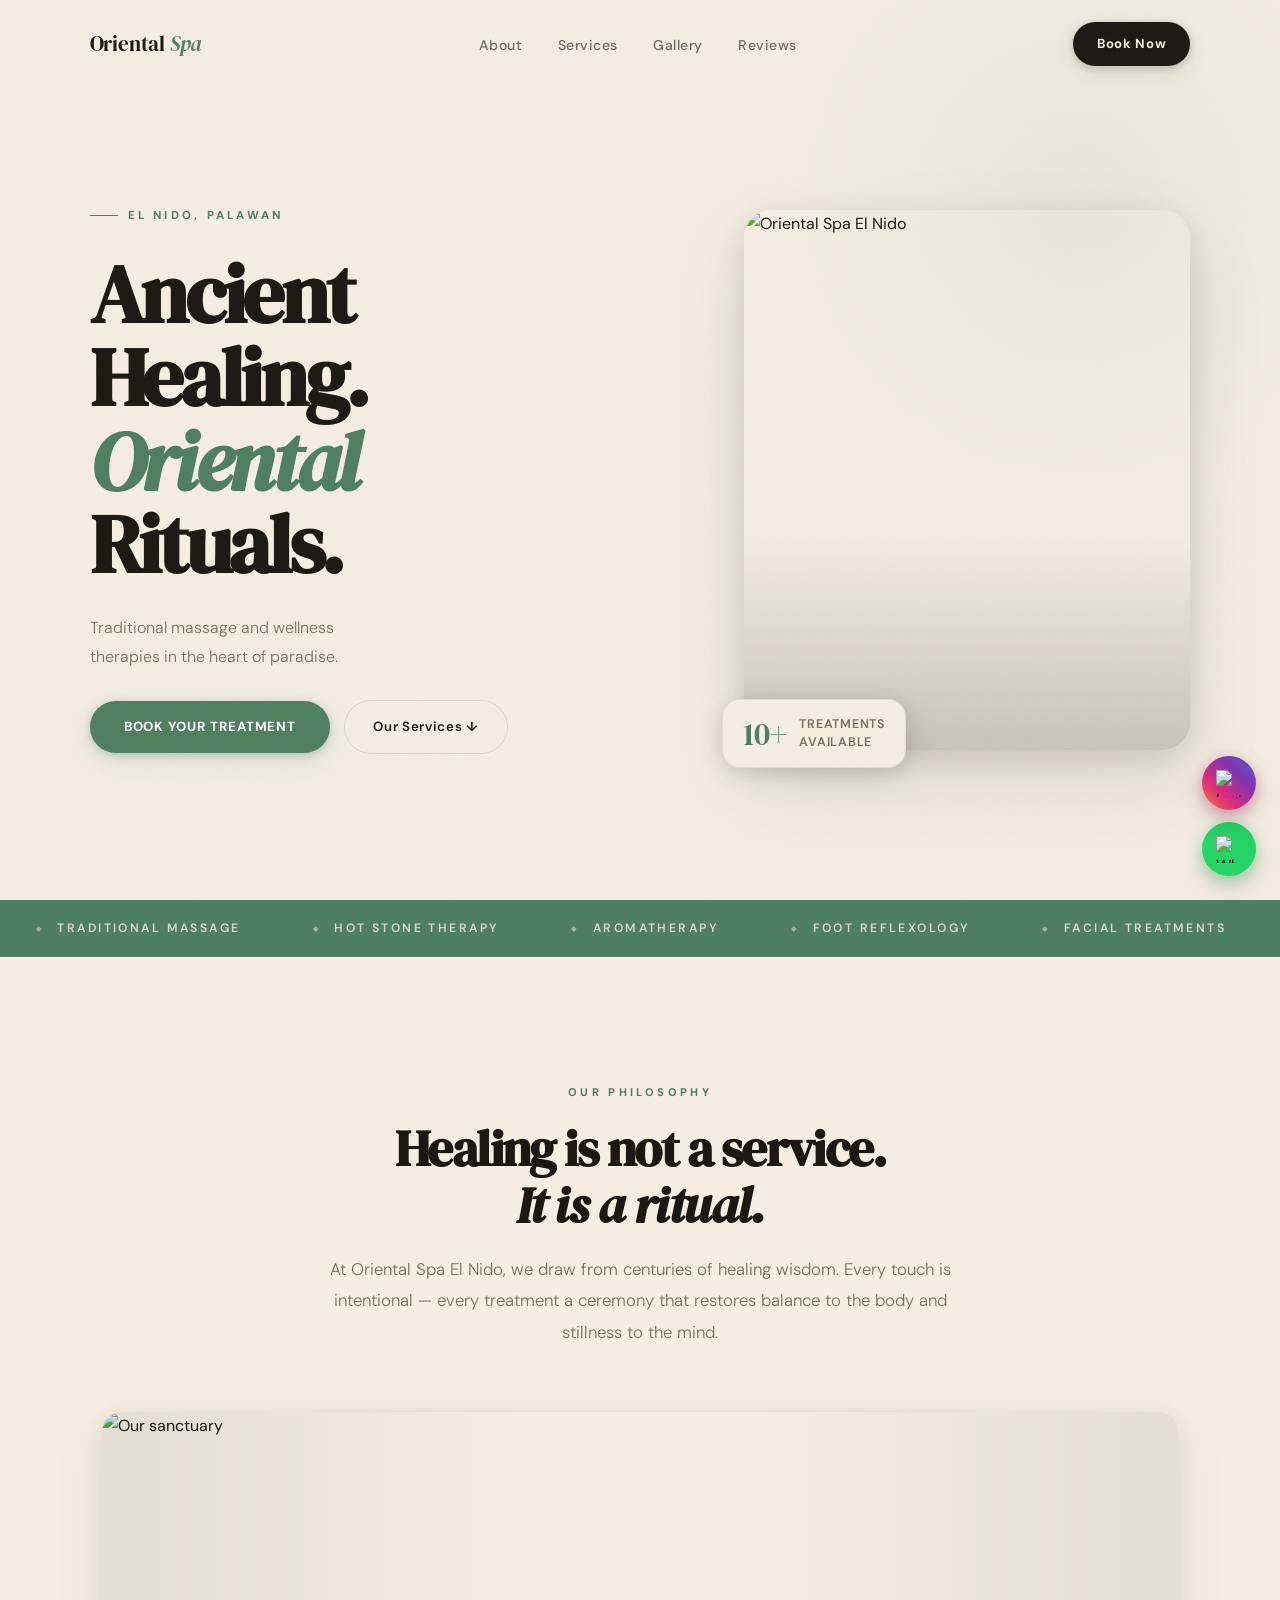
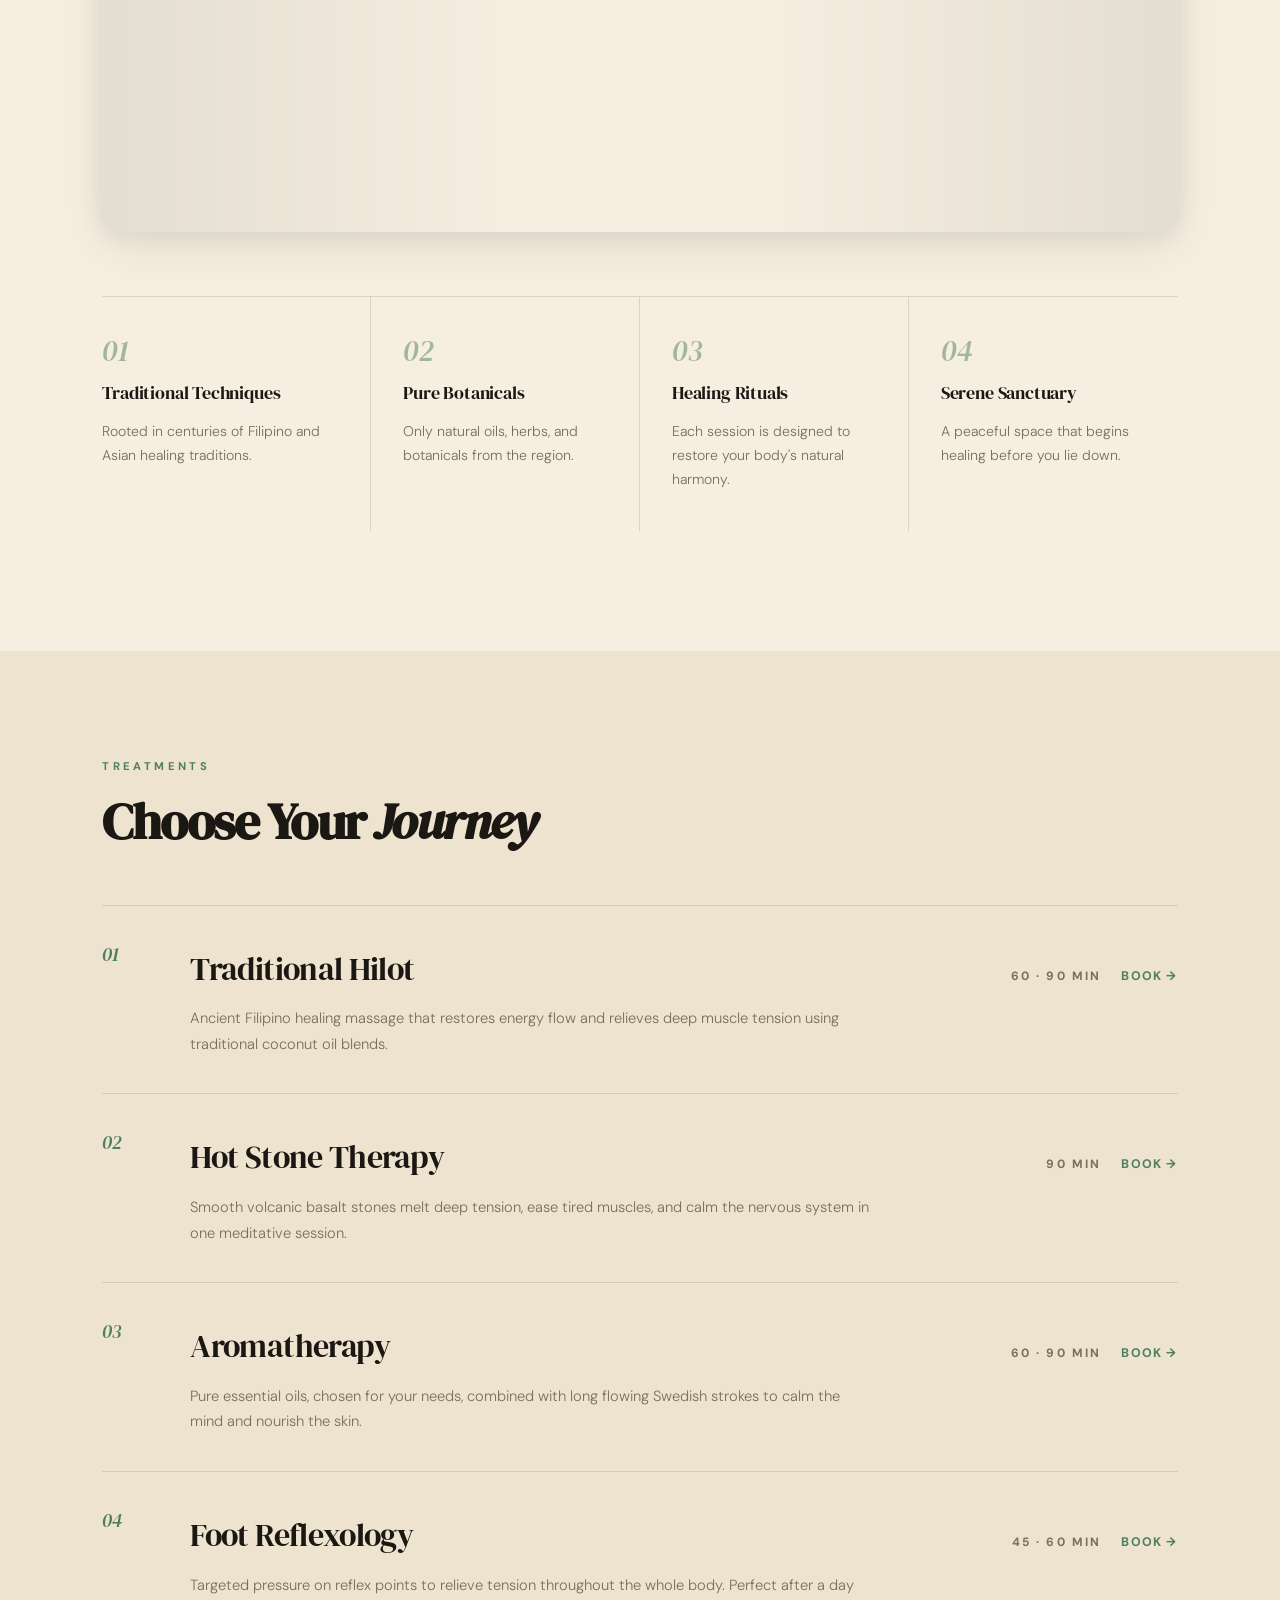
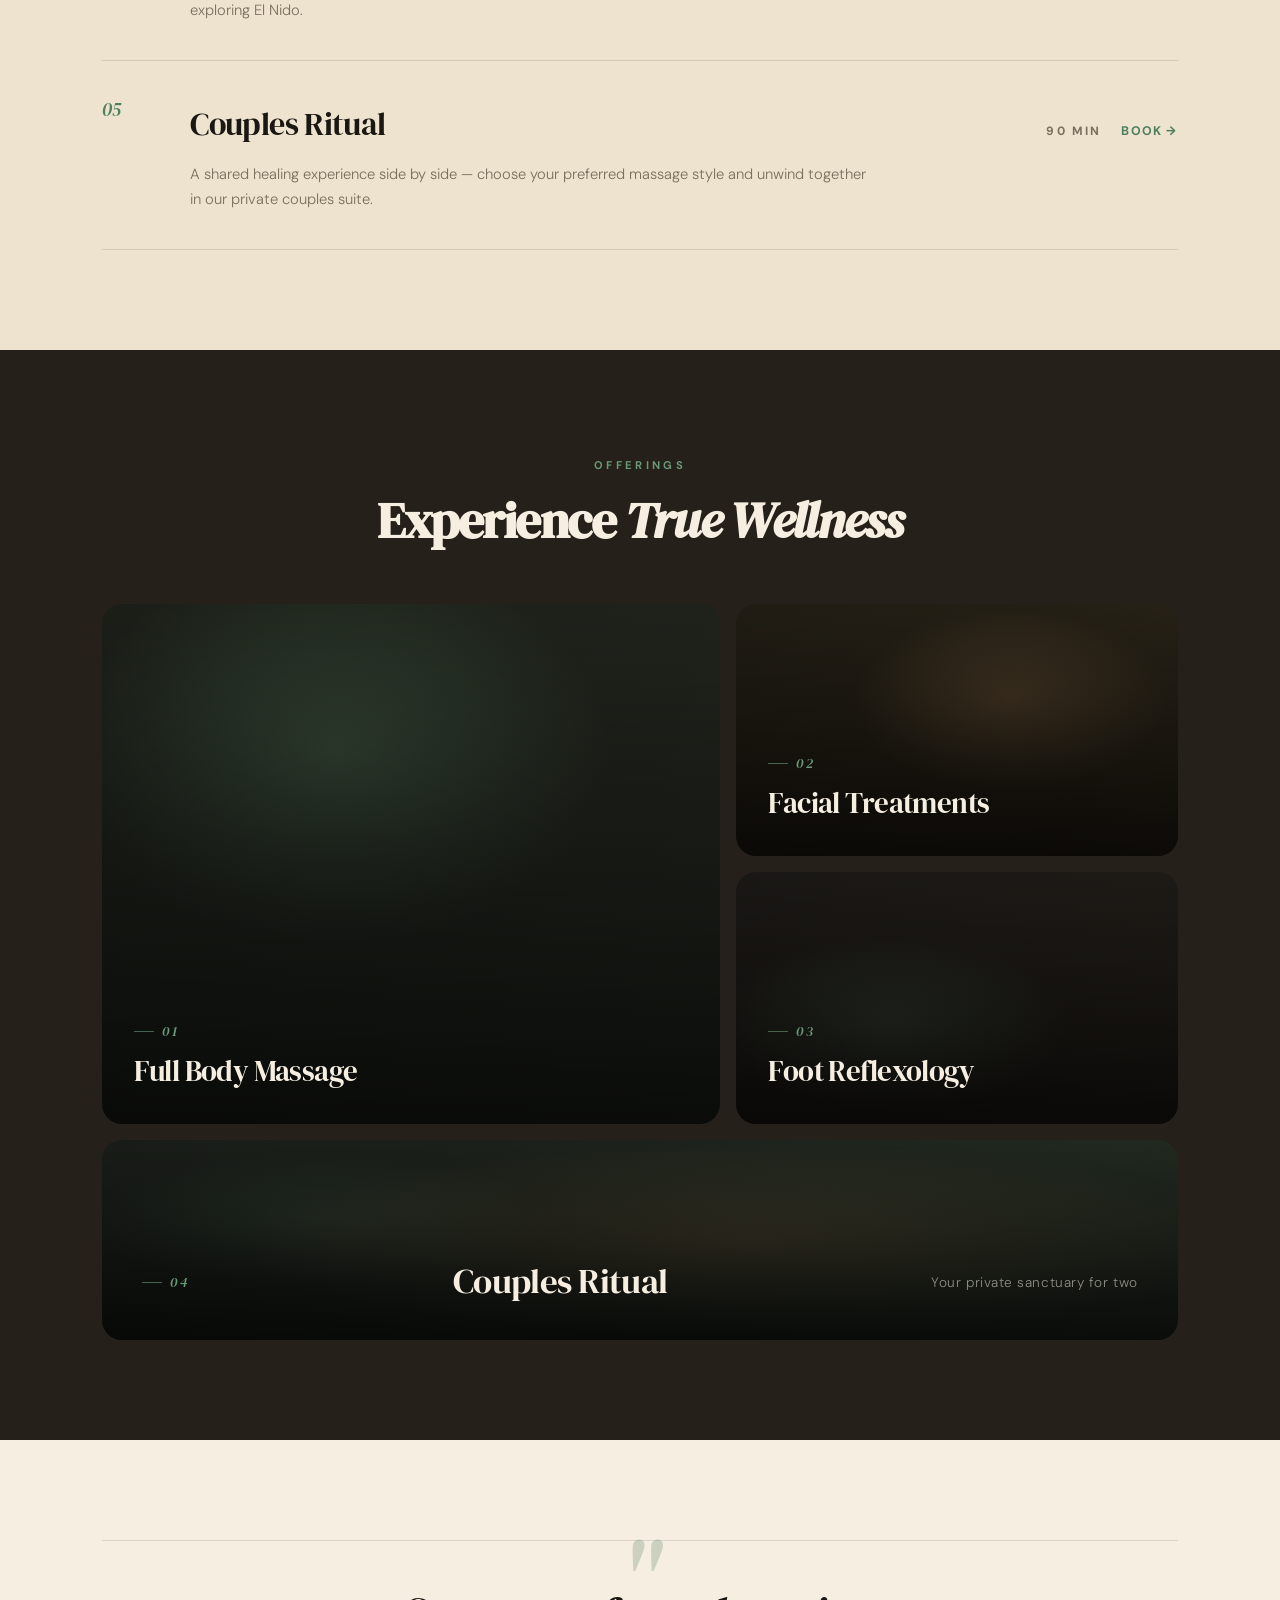
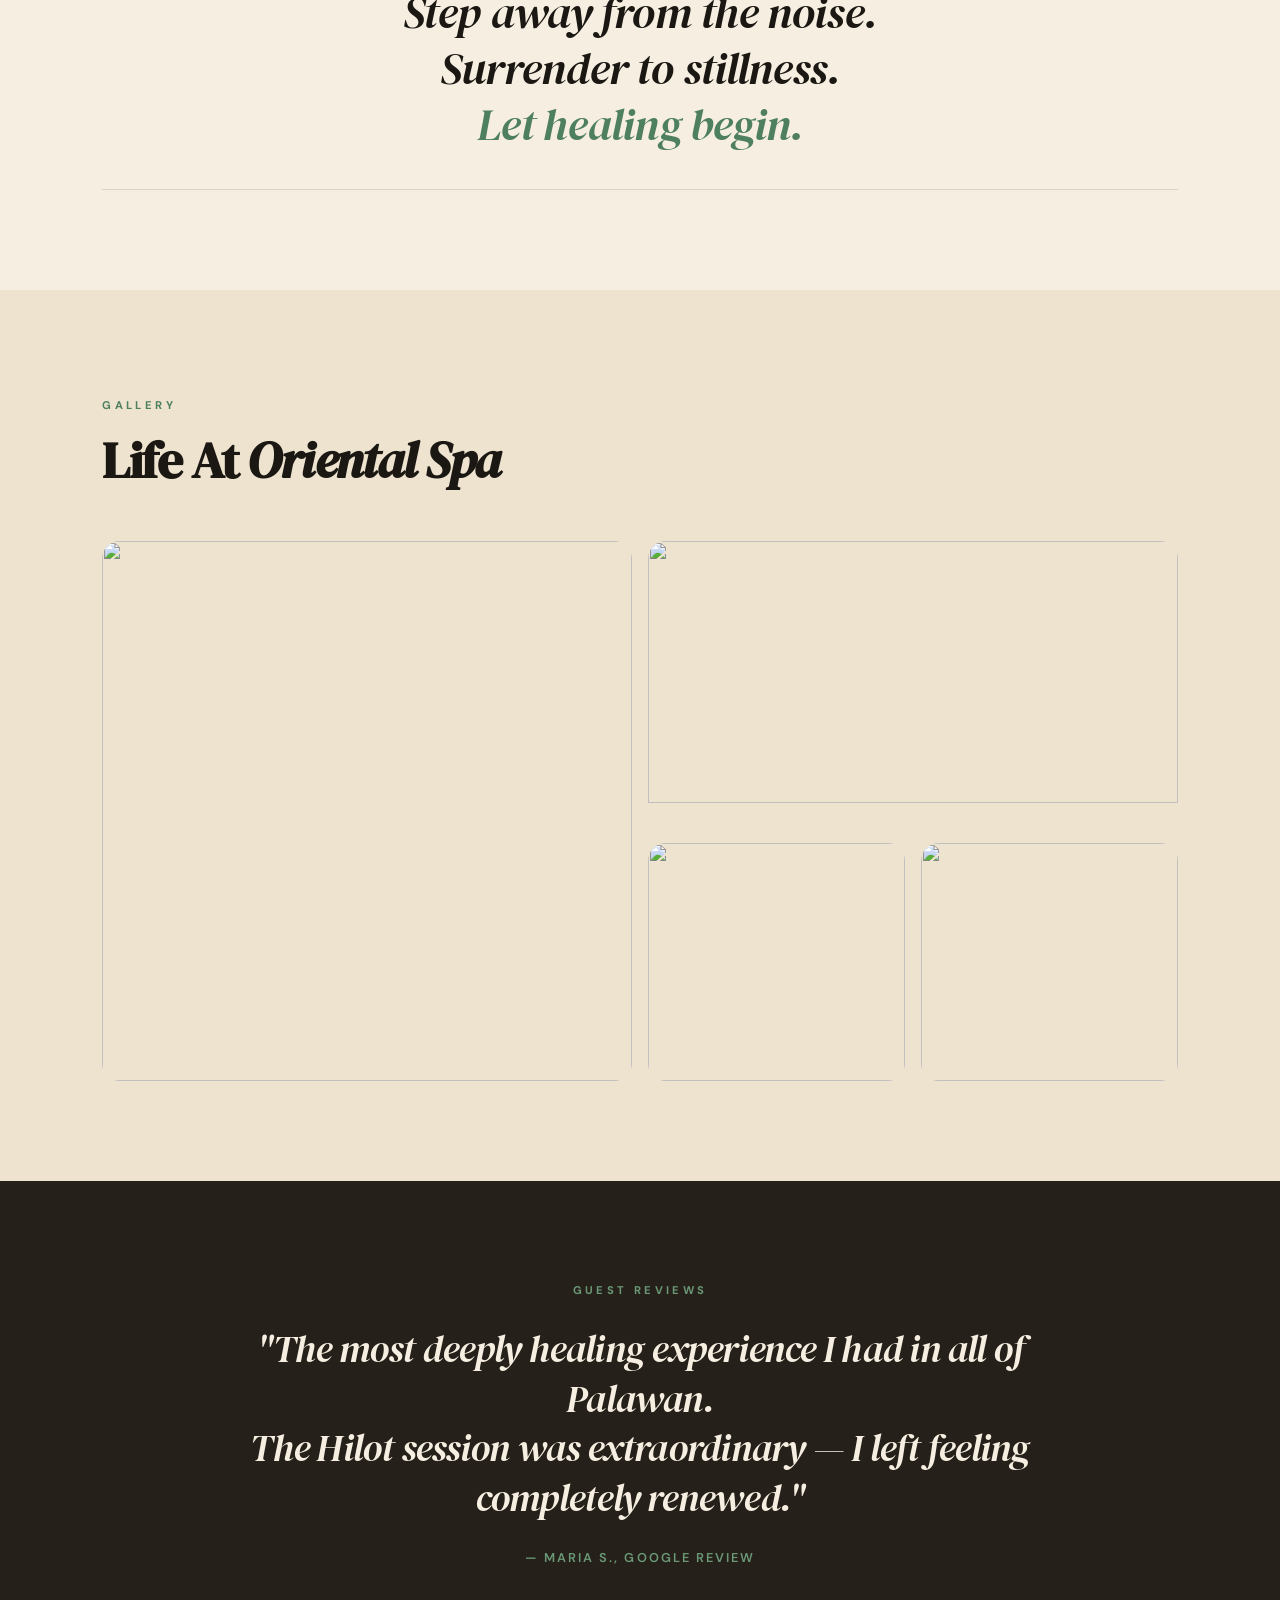
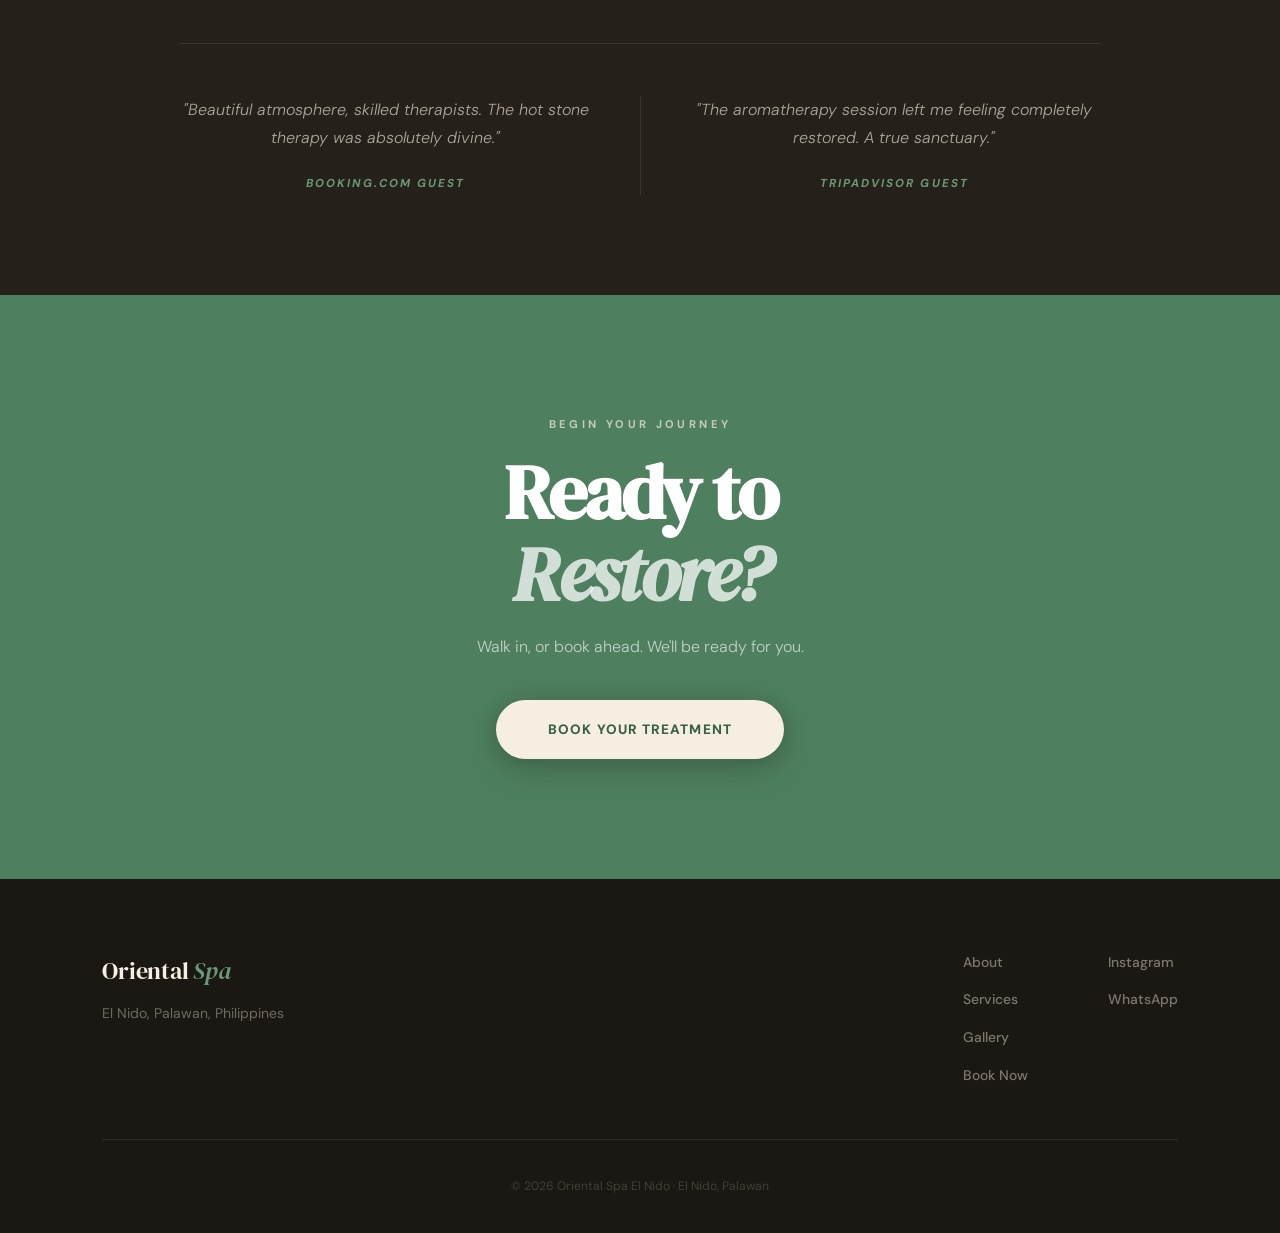
==== index.html @ c48f8b89 "Add files via upload" ====
<!DOCTYPE html>
<html lang="en">
<head>
  <meta charset="UTF-8"/>
  <meta name="viewport" content="width=device-width, initial-scale=1.0"/>
  <title>Oriental Spa El Nido</title>
  <link rel="stylesheet" href="style.css"/>
  <link rel="preconnect" href="https://fonts.googleapis.com">
  <link rel="preconnect" href="https://fonts.gstatic.com" crossorigin>
  <link href="https://fonts.googleapis.com/css2?family=DM+Serif+Display:ital@0;1&family=DM+Sans:ital,opsz,wght@0,9..40,300;0,9..40,400;0,9..40,500;0,9..40,600;0,9..40,700;1,9..40,300&display=swap" rel="stylesheet">
</head>
<body>

<div class="grain"></div>

<!-- ── NAVBAR ── -->
<header class="navbar">
  <a href="index.html" class="logo-text">Oriental <em>Spa</em></a>

  <nav>
    <ul class="nav-links">
      <li><a href="#about">About</a></li>
      <li><a href="#services">Services</a></li>
      <li><a href="#gallery">Gallery</a></li>
      <li><a href="#reviews">Reviews</a></li>
    </ul>
  </nav>

  <a href="booking.html" class="nav-btn">Book Now</a>
</header>

<!-- ── HERO ── -->
<section class="hero">
  <div class="hero-left">
    <span class="hero-location">El Nido, Palawan</span>

    <h1>
      Ancient<br/>
      Healing.<br/>
      <em>Oriental</em><br/>
      Rituals.
    </h1>

    <p class="hero-sub">Traditional massage and wellness<br/>therapies in the heart of paradise.</p>

    <div class="hero-buttons">
      <a href="booking.html" class="btn-primary">Book Your Treatment</a>
      <a href="#services" class="btn-ghost">Our Services ↓</a>
    </div>
  </div>

  <div class="hero-right">
    <div class="hero-image-wrap">
      <img src="https://placehold.co/680x820/3D3528/7B9E87" alt="Oriental Spa El Nido">
      <div class="hero-image-overlay"></div>
    </div>
    <div class="hero-badge">
      <span class="badge-num">10+</span>
      <span class="badge-text">Treatments<br/>Available</span>
    </div>
  </div>
</section>

<!-- ── TICKER ── -->
<div class="ticker-bar">
  <div class="ticker-track">
    <span class="ticker-item"><span class="ticker-dot">◆</span> Traditional Massage</span>
    <span class="ticker-item"><span class="ticker-dot">◆</span> Hot Stone Therapy</span>
    <span class="ticker-item"><span class="ticker-dot">◆</span> Aromatherapy</span>
    <span class="ticker-item"><span class="ticker-dot">◆</span> Foot Reflexology</span>
    <span class="ticker-item"><span class="ticker-dot">◆</span> Facial Treatments</span>
    <span class="ticker-item"><span class="ticker-dot">◆</span> Couples Ritual</span>
    <span class="ticker-item"><span class="ticker-dot">◆</span> El Nido, Palawan</span>
    <span class="ticker-item"><span class="ticker-dot">◆</span> Traditional Massage</span>
    <span class="ticker-item"><span class="ticker-dot">◆</span> Hot Stone Therapy</span>
    <span class="ticker-item"><span class="ticker-dot">◆</span> Aromatherapy</span>
    <span class="ticker-item"><span class="ticker-dot">◆</span> Foot Reflexology</span>
    <span class="ticker-item"><span class="ticker-dot">◆</span> Facial Treatments</span>
    <span class="ticker-item"><span class="ticker-dot">◆</span> Couples Ritual</span>
    <span class="ticker-item"><span class="ticker-dot">◆</span> El Nido, Palawan</span>
  </div>
</div>

<!-- ── ABOUT ── -->
<section class="about-section" id="about">
  <div class="about-top">
    <span class="section-tag animate">Our Philosophy</span>
    <h2 class="animate animate-delay-1">
      Healing is not a service.<br/><em>It is a ritual.</em>
    </h2>
    <p class="about-intro animate animate-delay-2">
      At Oriental Spa El Nido, we draw from centuries of healing wisdom.
      Every touch is intentional — every treatment a ceremony that restores balance
      to the body and stillness to the mind.
    </p>
  </div>

  <div class="about-image-strip animate animate-delay-3">
    <img src="https://placehold.co/1400x480/3D3528/7B9E87" alt="Our sanctuary">
    <div class="strip-overlay"></div>
  </div>

  <div class="about-pillars">
    <div class="pillar animate">
      <span class="pillar-num">01</span>
      <h3>Traditional Techniques</h3>
      <p>Rooted in centuries of Filipino and Asian healing traditions.</p>
    </div>
    <div class="pillar animate animate-delay-1">
      <span class="pillar-num">02</span>
      <h3>Pure Botanicals</h3>
      <p>Only natural oils, herbs, and botanicals from the region.</p>
    </div>
    <div class="pillar animate animate-delay-2">
      <span class="pillar-num">03</span>
      <h3>Healing Rituals</h3>
      <p>Each session is designed to restore your body's natural harmony.</p>
    </div>
    <div class="pillar animate animate-delay-3">
      <span class="pillar-num">04</span>
      <h3>Serene Sanctuary</h3>
      <p>A peaceful space that begins healing before you lie down.</p>
    </div>
  </div>
</section>

<!-- ── SERVICES MENU ── -->
<section class="services-section" id="services">
  <div class="services-header">
    <span class="section-tag animate">Treatments</span>
    <h2 class="animate animate-delay-1">Choose Your <em>Journey</em></h2>
  </div>

  <div class="services-list">

    <div class="service-row animate">
      <span class="service-num">01</span>
      <div class="service-body">
        <div class="service-title-row">
          <h3>Traditional Hilot</h3>
          <span class="service-meta">60 · 90 min</span>
          <a href="booking.html" class="service-link">Book <span>→</span></a>
        </div>
        <p>Ancient Filipino healing massage that restores energy flow and relieves deep muscle tension using traditional coconut oil blends.</p>
      </div>
    </div>

    <div class="service-divider"></div>

    <div class="service-row animate animate-delay-1">
      <span class="service-num">02</span>
      <div class="service-body">
        <div class="service-title-row">
          <h3>Hot Stone Therapy</h3>
          <span class="service-meta">90 min</span>
          <a href="booking.html" class="service-link">Book <span>→</span></a>
        </div>
        <p>Smooth volcanic basalt stones melt deep tension, ease tired muscles, and calm the nervous system in one meditative session.</p>
      </div>
    </div>

    <div class="service-divider"></div>

    <div class="service-row animate animate-delay-2">
      <span class="service-num">03</span>
      <div class="service-body">
        <div class="service-title-row">
          <h3>Aromatherapy</h3>
          <span class="service-meta">60 · 90 min</span>
          <a href="booking.html" class="service-link">Book <span>→</span></a>
        </div>
        <p>Pure essential oils, chosen for your needs, combined with long flowing Swedish strokes to calm the mind and nourish the skin.</p>
      </div>
    </div>

    <div class="service-divider"></div>

    <div class="service-row animate animate-delay-3">
      <span class="service-num">04</span>
      <div class="service-body">
        <div class="service-title-row">
          <h3>Foot Reflexology</h3>
          <span class="service-meta">45 · 60 min</span>
          <a href="booking.html" class="service-link">Book <span>→</span></a>
        </div>
        <p>Targeted pressure on reflex points to relieve tension throughout the whole body. Perfect after a day exploring El Nido.</p>
      </div>
    </div>

    <div class="service-divider"></div>

    <div class="service-row animate">
      <span class="service-num">05</span>
      <div class="service-body">
        <div class="service-title-row">
          <h3>Couples Ritual</h3>
          <span class="service-meta">90 min</span>
          <a href="booking.html" class="service-link">Book <span>→</span></a>
        </div>
        <p>A shared healing experience side by side — choose your preferred massage style and unwind together in our private couples suite.</p>
      </div>
    </div>

    <div class="service-divider"></div>

  </div>
</section>

<!-- ── SHOWCASE ── -->
<section class="showcase-section">
  <div class="section-header center">
    <span class="section-tag animate">Offerings</span>
    <h2 class="animate animate-delay-1">Experience <em>True Wellness</em></h2>
  </div>

  <div class="showcase-grid">
    <div class="showcase-card showcase-tall animate">
      <div class="showcase-overlay"></div>
      <div class="showcase-content">
        <span class="showcase-num">01</span>
        <h3>Full Body Massage</h3>
      </div>
    </div>

    <div class="showcase-stack">
      <div class="showcase-card showcase-half animate animate-delay-1">
        <div class="showcase-overlay"></div>
        <div class="showcase-content">
          <span class="showcase-num">02</span>
          <h3>Facial Treatments</h3>
        </div>
      </div>
      <div class="showcase-card showcase-half animate animate-delay-2">
        <div class="showcase-overlay"></div>
        <div class="showcase-content">
          <span class="showcase-num">03</span>
          <h3>Foot Reflexology</h3>
        </div>
      </div>
    </div>
  </div>

  <div class="showcase-wide animate animate-delay-3">
    <div class="showcase-overlay"></div>
    <div class="showcase-content">
      <span class="showcase-num">04</span>
      <h3>Couples Ritual</h3>
      <p>Your private sanctuary for two</p>
    </div>
  </div>
</section>

<!-- ── PULL QUOTE ── -->
<section class="quote-section">
  <div class="quote-rule"></div>
  <blockquote class="animate">
    <span class="quote-mark">"</span>
    <p>Step away from the noise.<br/>Surrender to stillness.<br/><em>Let healing begin.</em></p>
  </blockquote>
  <div class="quote-rule"></div>
</section>

<!-- ── GALLERY ── -->
<section class="gallery-section" id="gallery">
  <div class="section-header">
    <span class="section-tag animate">Gallery</span>
    <h2 class="animate animate-delay-1">Life At <em>Oriental Spa</em></h2>
  </div>

  <div class="gallery-grid">
    <div class="gallery-feature animate">
      <img src="https://placehold.co/680x600/3D3528/7B9E87" alt="">
    </div>
    <div class="gallery-side">
      <div class="gallery-item animate animate-delay-1">
        <img src="https://placehold.co/400x290/4A3D2A/C4935C" alt="">
      </div>
      <div class="gallery-row animate animate-delay-2">
        <div class="gallery-item-small">
          <img src="https://placehold.co/300x290/3A3325/7B9E87" alt="">
        </div>
        <div class="gallery-item-small">
          <img src="https://placehold.co/300x290/4A3D2A/D4AA72" alt="">
        </div>
      </div>
    </div>
  </div>
</section>

<!-- ── REVIEWS ── -->
<section class="reviews-section" id="reviews">
  <div class="section-tag animate center-tag">Guest Reviews</div>

  <blockquote class="featured-review animate animate-delay-1">
    <p>"The most deeply healing experience I had in all of Palawan.<br/>The Hilot session was extraordinary — I left feeling completely renewed."</p>
    <cite>— Maria S., Google Review</cite>
  </blockquote>

  <div class="reviews-secondary">
    <div class="review-small animate animate-delay-2">
      <p>"Beautiful atmosphere, skilled therapists. The hot stone therapy was absolutely divine."</p>
      <cite>Booking.com Guest</cite>
    </div>
    <div class="review-divider"></div>
    <div class="review-small animate animate-delay-3">
      <p>"The aromatherapy session left me feeling completely restored. A true sanctuary."</p>
      <cite>TripAdvisor Guest</cite>
    </div>
  </div>
</section>

<!-- ── CTA ── -->
<section class="cta-section">
  <span class="section-tag cta-tag animate">Begin Your Journey</span>
  <h2 class="animate animate-delay-1">Ready to<br/><em>Restore?</em></h2>
  <p class="animate animate-delay-2">Walk in, or book ahead. We'll be ready for you.</p>
  <a href="booking.html" class="btn-cta animate animate-delay-3">Book Your Treatment</a>
</section>

<!-- ── FOOTER ── -->
<footer>
  <div class="footer-inner">
    <div class="footer-brand">
      <span class="footer-logo">Oriental <em>Spa</em></span>
      <p>El Nido, Palawan, Philippines</p>
    </div>
    <div class="footer-nav">
      <a href="#about">About</a>
      <a href="#services">Services</a>
      <a href="#gallery">Gallery</a>
      <a href="booking.html">Book Now</a>
    </div>
    <div class="footer-social">
      <a href="https://instagram.com/orientalspaelnido" target="_blank">Instagram</a>
      <a href="https://wa.me/639000000000" target="_blank">WhatsApp</a>
    </div>
  </div>
  <div class="footer-copy">© 2026 Oriental Spa El Nido · El Nido, Palawan</div>
</footer>

<!-- ── FLOATING BUTTONS ── -->
<a href="https://wa.me/639000000000" class="whatsapp-float" target="_blank">
  <img src="https://upload.wikimedia.org/wikipedia/commons/6/6b/WhatsApp.svg" alt="WhatsApp">
</a>
<a href="https://instagram.com/orientalspaelnido" class="instagram-float" target="_blank">
  <img src="https://upload.wikimedia.org/wikipedia/commons/a/a5/Instagram_icon.png" alt="Instagram">
</a>

<script src="script.js"></script>
</body>
</html>
---- style.css ----
/* ============================================================
   ORIENTAL SPA EL NIDO — LINEN EDITION
   Warm Linen · Jade Green · Amber · Warm Charcoal
   DM Serif Display + DM Sans
   ============================================================ */

*, *::before, *::after { margin: 0; padding: 0; box-sizing: border-box; }
html { scroll-behavior: smooth; }

:root {
  --linen:        #F5EEE1;
  --linen-2:      #EDE3CF;
  --linen-3:      #E2D4BC;
  --dark:         #1B1813;
  --dark-2:       #252019;
  --dark-3:       #312C21;
  --jade:         #4E7F5E;
  --jade-light:   #6B9977;
  --jade-deep:    #3A6047;
  --jade-pale:    rgba(78,127,94,0.09);
  --amber:        #B87E38;
  --amber-light:  #C4935C;
  --text:         #1B1813;
  --text-muted:   #7A6E5D;
  --border:       rgba(27,24,19,0.12);
  --border-light: rgba(27,24,19,0.07);
}

body {
  background: var(--linen);
  color: var(--text);
  font-family: 'DM Sans', sans-serif;
  overflow-x: hidden;
  line-height: 1.7;
}

img { display: block; max-width: 100%; }
a   { text-decoration: none; color: inherit; }

/* ── GRAIN ─────────────────────────────────────────────── */
.grain {
  position: fixed; inset: 0;
  pointer-events: none; z-index: 9998;
  opacity: 0.038;
  background-image: url("data:image/svg+xml,%3Csvg viewBox='0 0 512 512' xmlns='http://www.w3.org/2000/svg'%3E%3Cfilter id='n'%3E%3CfeTurbulence type='fractalNoise' baseFrequency='0.8' numOctaves='4' stitchTiles='stitch'/%3E%3C/filter%3E%3Crect width='100%25' height='100%25' filter='url(%23n)'/%3E%3C/svg%3E");
  background-size: 256px 256px;
}

/* ── KEYFRAMES ──────────────────────────────────────────── */
@keyframes marquee  { from { transform: translateX(0); } to { transform: translateX(-50%); } }
@keyframes fadeUp   { from { opacity: 0; transform: translateY(28px); } to { opacity: 1; transform: translateY(0); } }

/* ── SCROLL ANIMATIONS ──────────────────────────────────── */
.animate {
  opacity: 0; transform: translateY(24px);
  transition: opacity 0.7s cubic-bezier(0.16, 1, 0.3, 1),
              transform 0.7s cubic-bezier(0.16, 1, 0.3, 1);
}
.animate.in-view       { opacity: 1; transform: translateY(0); }
.animate-delay-1       { transition-delay: 0.1s; }
.animate-delay-2       { transition-delay: 0.22s; }
.animate-delay-3       { transition-delay: 0.34s; }

/* ── NAVBAR ─────────────────────────────────────────────── */
.navbar {
  position: fixed; width: 100%; top: 0; left: 0; z-index: 1000;
  padding: 22px 7%;
  display: flex; justify-content: space-between; align-items: center;
  transition: background 0.4s ease, padding 0.35s ease, box-shadow 0.4s ease;
}

.navbar.scrolled {
  background: rgba(245,238,225,0.94);
  backdrop-filter: blur(18px); -webkit-backdrop-filter: blur(18px);
  padding: 14px 7%;
  box-shadow: 0 1px 0 var(--border);
}

.logo-text {
  font-family: 'DM Serif Display', serif;
  font-size: 1.3rem; font-weight: 400;
  letter-spacing: -0.01em; color: var(--dark); line-height: 1;
}
.logo-text em { font-style: italic; color: var(--jade); }

.nav-links { display: flex; gap: 36px; list-style: none; }
.nav-links a {
  color: rgba(27,24,19,0.62);
  font-size: 0.88rem; font-weight: 500; letter-spacing: 0.03em;
  position: relative; padding-bottom: 3px;
  transition: color 0.25s ease;
}
.nav-links a::after {
  content: ''; position: absolute; bottom: 0; left: 0;
  width: 0; height: 1px; background: var(--jade);
  transition: width 0.35s cubic-bezier(0.16, 1, 0.3, 1);
}
.nav-links a:hover { color: var(--dark); }
.nav-links a:hover::after { width: 100%; }
.nav-links a:focus-visible { outline: 2px solid var(--jade); outline-offset: 4px; border-radius: 2px; }

.nav-btn {
  background: var(--dark); color: var(--linen);
  padding: 11px 24px; border-radius: 50px;
  font-weight: 700; font-size: 0.82rem; letter-spacing: 0.05em;
  transition: transform 0.3s cubic-bezier(0.34, 1.56, 0.64, 1),
              box-shadow 0.3s ease, background 0.25s ease;
  box-shadow: 0 2px 8px rgba(27,24,19,0.18), 0 6px 20px rgba(27,24,19,0.1);
}
.nav-btn:hover  { transform: translateY(-2px) scale(1.03); background: var(--dark-2); box-shadow: 0 4px 16px rgba(27,24,19,0.22), 0 12px 32px rgba(27,24,19,0.12); }
.nav-btn:active { transform: scale(0.96); }
.nav-btn:focus-visible { outline: 2px solid var(--jade); outline-offset: 3px; }

/* ── BUTTONS ─────────────────────────────────────────────── */
.btn-primary {
  display: inline-block; padding: 15px 34px; border-radius: 50px;
  background: var(--jade); color: #fff;
  font-weight: 700; font-size: 0.83rem; letter-spacing: 0.07em; text-transform: uppercase;
  transition: transform 0.35s cubic-bezier(0.34, 1.56, 0.64, 1), box-shadow 0.3s ease;
  box-shadow: 0 2px 8px rgba(78,127,94,0.3), 0 8px 24px rgba(78,127,94,0.15);
}
.btn-primary:hover  { transform: translateY(-3px) scale(1.02); box-shadow: 0 6px 20px rgba(78,127,94,0.38), 0 16px 40px rgba(78,127,94,0.18); }
.btn-primary:active { transform: scale(0.97); }
.btn-primary:focus-visible { outline: 2px solid var(--jade); outline-offset: 3px; }

.btn-ghost {
  display: inline-block; padding: 15px 28px; border-radius: 50px;
  background: transparent; color: var(--text);
  font-weight: 600; font-size: 0.83rem; letter-spacing: 0.05em;
  border: 1.5px solid var(--border);
  transition: transform 0.3s cubic-bezier(0.34, 1.56, 0.64, 1),
              border-color 0.25s ease, background 0.25s ease;
}
.btn-ghost:hover  { transform: translateY(-2px); border-color: var(--jade); background: var(--jade-pale); }
.btn-ghost:active { transform: scale(0.97); }
.btn-ghost:focus-visible { outline: 2px solid var(--jade); outline-offset: 3px; }

/* ── SECTION TYPOGRAPHY ─────────────────────────────────── */
.section-tag {
  display: inline-block; color: var(--jade);
  font-size: 0.7rem; font-weight: 700;
  letter-spacing: 0.3em; text-transform: uppercase; margin-bottom: 18px;
}

/* ── HERO ────────────────────────────────────────────────── */
.hero {
  min-height: 100vh;
  padding: 140px 7% 80px;
  display: grid;
  grid-template-columns: 1fr 0.75fr;
  gap: 60px;
  align-items: center;
  background: var(--linen);
  position: relative;
  overflow: hidden;
}

.hero::before {
  content: '';
  position: absolute;
  top: -100px; right: -100px;
  width: 600px; height: 600px;
  border-radius: 50%;
  background: radial-gradient(ellipse, rgba(78,127,94,0.07) 0%, transparent 70%);
  pointer-events: none;
}

.hero-left {
  display: flex; flex-direction: column; gap: 28px;
  max-width: 640px;
}

.hero-location {
  display: inline-flex; align-items: center; gap: 10px;
  color: var(--jade); font-size: 0.72rem; font-weight: 700;
  letter-spacing: 0.28em; text-transform: uppercase;
  animation: fadeUp 0.8s cubic-bezier(0.16, 1, 0.3, 1) 0.15s both;
}
.hero-location::before {
  content: '';
  width: 28px; height: 1px; background: var(--jade); display: inline-block;
}

.hero h1 {
  font-family: 'DM Serif Display', serif;
  font-size: clamp(3.4rem, 6.5vw, 6rem);
  line-height: 1.0; letter-spacing: -0.04em; color: var(--dark);
  animation: fadeUp 0.8s cubic-bezier(0.16, 1, 0.3, 1) 0.3s both;
}
.hero h1 em { font-style: italic; color: var(--jade); }

.hero-sub {
  font-size: 1rem; line-height: 1.8;
  color: var(--text-muted); font-weight: 300;
  animation: fadeUp 0.8s cubic-bezier(0.16, 1, 0.3, 1) 0.44s both;
}

.hero-buttons {
  display: flex; align-items: center; gap: 14px; flex-wrap: wrap;
  animation: fadeUp 0.8s cubic-bezier(0.16, 1, 0.3, 1) 0.56s both;
}

/* Hero right */
.hero-right {
  position: relative;
  animation: fadeUp 0.9s cubic-bezier(0.16, 1, 0.3, 1) 0.4s both;
}

.hero-image-wrap {
  border-radius: 28px; overflow: hidden;
  box-shadow: 0 8px 32px rgba(27,24,19,0.12), 0 32px 80px rgba(27,24,19,0.10);
  position: relative;
}

.hero-image-wrap img {
  width: 100%; height: 540px; object-fit: cover; display: block;
}

.hero-image-overlay {
  position: absolute; inset: 0;
  background: linear-gradient(to bottom, transparent 60%, rgba(27,24,19,0.2) 100%);
}

.hero-badge {
  position: absolute; bottom: -18px; left: -22px;
  background: var(--linen); border-radius: 18px;
  padding: 16px 20px;
  box-shadow: 0 4px 20px rgba(27,24,19,0.12), 0 12px 40px rgba(27,24,19,0.08);
  display: flex; align-items: center; gap: 12px;
  border: 1px solid var(--border-light);
}
.badge-num {
  font-family: 'DM Serif Display', serif; font-size: 2rem;
  font-weight: 400; color: var(--jade); line-height: 1;
}
.badge-text {
  font-size: 0.78rem; font-weight: 600;
  color: var(--text-muted); line-height: 1.4; text-transform: uppercase;
  letter-spacing: 0.06em;
}

/* ── TICKER ─────────────────────────────────────────────── */
.ticker-bar {
  background: var(--jade); padding: 18px 0; overflow: hidden;
}

.ticker-track {
  display: flex; white-space: nowrap;
  animation: marquee 32s linear infinite;
}
.ticker-track:hover { animation-play-state: paused; }

.ticker-item {
  display: inline-flex; align-items: center; gap: 14px;
  padding: 0 36px;
  font-size: 0.76rem; font-weight: 600;
  letter-spacing: 0.2em; text-transform: uppercase;
  color: rgba(245,238,225,0.82);
}
.ticker-dot { color: rgba(245,238,225,0.5); font-size: 0.42rem; }

/* ── ABOUT SECTION ──────────────────────────────────────── */
.about-section {
  padding: 120px 8%;
  background: var(--linen);
}

.about-top {
  max-width: 800px; margin: 0 auto 64px; text-align: center;
}

.about-top h2 {
  font-family: 'DM Serif Display', serif;
  font-size: clamp(2rem, 4vw, 3.4rem);
  line-height: 1.12; letter-spacing: -0.03em; margin-bottom: 20px;
}
.about-top h2 em { font-style: italic; }

.about-intro {
  font-size: 1.05rem; color: var(--text-muted);
  line-height: 1.85; font-weight: 300; max-width: 640px; margin: 0 auto;
}

.about-image-strip {
  position: relative; border-radius: 20px; overflow: hidden;
  margin-bottom: 64px;
  box-shadow: 0 4px 24px rgba(27,24,19,0.08), 0 16px 56px rgba(27,24,19,0.07);
}
.about-image-strip img { width: 100%; height: 420px; object-fit: cover; display: block; }
.strip-overlay {
  position: absolute; inset: 0;
  background: linear-gradient(to right, rgba(27,24,19,0.08) 0%, transparent 40%, transparent 60%, rgba(27,24,19,0.08) 100%);
}

.about-pillars {
  display: grid; grid-template-columns: repeat(4, 1fr); gap: 0;
  border-top: 1px solid var(--border);
}

.pillar {
  padding: 40px 32px 40px 0;
  border-right: 1px solid var(--border);
}
.pillar:last-child { border-right: none; padding-right: 0; padding-left: 32px; }
.pillar:nth-child(2),
.pillar:nth-child(3) { padding: 40px 32px; }

.pillar-num {
  display: block; font-family: 'DM Serif Display', serif;
  font-style: italic; font-size: 1.8rem; color: var(--jade);
  opacity: 0.5; margin-bottom: 12px; line-height: 1;
}

.pillar h3 {
  font-family: 'DM Serif Display', serif;
  font-size: 1.15rem; font-weight: 400;
  letter-spacing: -0.01em; color: var(--dark);
  margin-bottom: 10px;
}

.pillar p {
  font-size: 0.88rem; color: var(--text-muted); line-height: 1.72; font-weight: 300;
}

/* ── SERVICES MENU ──────────────────────────────────────── */
.services-section {
  padding: 100px 8%;
  background: var(--linen-2);
}

.services-header {
  margin-bottom: 56px;
}

.services-header h2 {
  font-family: 'DM Serif Display', serif;
  font-size: clamp(2.2rem, 4vw, 3.6rem);
  line-height: 1.06; letter-spacing: -0.03em; color: var(--dark);
}
.services-header h2 em { font-style: italic; }

.services-list { border-top: 1px solid var(--border); }

.service-divider { height: 1px; background: var(--border); }

.service-row {
  display: grid;
  grid-template-columns: 64px 1fr;
  gap: 24px; padding: 36px 0;
  align-items: start;
  cursor: pointer;
  transition: background 0.2s ease;
}
.service-row:hover { background: var(--jade-pale); margin: 0 -8px; padding: 36px 8px; border-radius: 12px; }

.service-num {
  font-family: 'DM Serif Display', serif; font-style: italic;
  font-size: 1.2rem; color: var(--jade); padding-top: 3px; line-height: 1;
}

.service-body { display: flex; flex-direction: column; gap: 10px; }

.service-title-row {
  display: flex; align-items: baseline; gap: 20px; flex-wrap: wrap;
}

.service-title-row h3 {
  font-family: 'DM Serif Display', serif;
  font-size: clamp(1.5rem, 2.5vw, 2rem);
  font-weight: 400; letter-spacing: -0.02em; color: var(--dark);
  flex: 1;
}

.service-meta {
  font-size: 0.75rem; font-weight: 700; letter-spacing: 0.18em;
  text-transform: uppercase; color: var(--text-muted); white-space: nowrap;
}

.service-link {
  font-size: 0.78rem; font-weight: 700; letter-spacing: 0.1em;
  text-transform: uppercase; color: var(--jade); white-space: nowrap;
  display: inline-flex; align-items: center; gap: 4px;
  transition: gap 0.25s ease, color 0.25s ease;
}
.service-link span { transition: transform 0.25s ease; }
.service-link:hover { color: var(--jade-deep); gap: 8px; }
.service-link:hover span { transform: translateX(3px); }
.service-link:focus-visible { outline: 2px solid var(--jade); outline-offset: 3px; border-radius: 2px; }

.service-body p {
  font-size: 0.92rem; color: var(--text-muted);
  line-height: 1.75; font-weight: 300; max-width: 680px;
}

/* ── TREATMENT SHOWCASE ─────────────────────────────────── */
.showcase-section {
  padding: 100px 8%;
  background: var(--dark-2);
}

.section-header.center { text-align: center; margin-bottom: 56px; }
.section-header.center .section-tag { color: var(--jade-light); }
.section-header.center h2 {
  font-family: 'DM Serif Display', serif;
  font-size: clamp(2.2rem, 4vw, 3.4rem);
  line-height: 1.08; letter-spacing: -0.03em; color: var(--linen);
}
.section-header.center h2 em { font-style: italic; }

.showcase-grid {
  display: grid;
  grid-template-columns: 1.4fr 1fr;
  gap: 16px;
  margin-bottom: 16px;
}

.showcase-stack { display: flex; flex-direction: column; gap: 16px; }

.showcase-card {
  position: relative; border-radius: 20px; overflow: hidden; cursor: pointer;
  transition: transform 0.4s cubic-bezier(0.34, 1.56, 0.64, 1);
}
.showcase-card:hover  { transform: translateY(-8px) scale(1.01); }
.showcase-card:active { transform: scale(0.98); }
.showcase-card:focus-visible { outline: 2px solid var(--jade-light); outline-offset: 3px; }

.showcase-tall {
  height: 520px;
  background:
    radial-gradient(ellipse 65% 55% at 38% 28%, rgba(107,153,119,0.28) 0%, transparent 68%),
    linear-gradient(155deg, #1B1F18 0%, #262B22 100%);
}
.showcase-half {
  height: 252px;
  flex: 1;
}
.showcase-half:first-child {
  background:
    radial-gradient(ellipse 55% 55% at 62% 38%, rgba(196,147,92,0.22) 0%, transparent 65%),
    linear-gradient(145deg, #211D14 0%, #2C2519 100%);
}
.showcase-half:last-child {
  background:
    radial-gradient(ellipse 65% 55% at 35% 60%, rgba(107,153,119,0.20) 0%, transparent 62%),
    linear-gradient(160deg, #1A1815 0%, #242019 100%);
}

.showcase-wide {
  position: relative; border-radius: 20px; overflow: hidden;
  height: 200px; cursor: pointer;
  background:
    radial-gradient(ellipse 80% 80% at 60% 50%, rgba(196,147,92,0.18) 0%, transparent 60%),
    radial-gradient(ellipse 40% 60% at 20% 40%, rgba(107,153,119,0.14) 0%, transparent 55%),
    linear-gradient(135deg, #191D18 0%, #232C22 100%);
  transition: transform 0.4s cubic-bezier(0.34, 1.56, 0.64, 1);
}
.showcase-wide:hover  { transform: translateY(-6px); }
.showcase-wide:active { transform: scale(0.99); }
.showcase-wide:focus-visible { outline: 2px solid var(--jade-light); outline-offset: 3px; }

.showcase-overlay {
  position: absolute; inset: 0;
  background: linear-gradient(to bottom, rgba(0,0,0,0.02) 0%, rgba(0,0,0,0.72) 100%);
  transition: background 0.4s ease;
}
.showcase-card:hover .showcase-overlay,
.showcase-wide:hover .showcase-overlay {
  background: linear-gradient(to bottom, rgba(0,0,0,0.04) 0%, rgba(0,0,0,0.82) 100%);
}

.showcase-content {
  position: absolute; bottom: 0; left: 0; right: 0;
  padding: 28px 32px; z-index: 2;
  display: flex; flex-direction: column; gap: 4px;
}

.showcase-num {
  font-family: 'DM Serif Display', serif; font-style: italic;
  font-size: 0.85rem; color: var(--jade-light);
  letter-spacing: 0.1em;
  display: flex; align-items: center; gap: 8px;
}
.showcase-num::before {
  content: ''; display: inline-block;
  width: 20px; height: 1px; background: var(--jade-light); opacity: 0.6;
}

.showcase-card h3, .showcase-wide h3 {
  font-family: 'DM Serif Display', serif;
  font-size: 1.8rem; font-weight: 400; letter-spacing: -0.02em; color: var(--linen);
}

.showcase-wide .showcase-content {
  flex-direction: row; align-items: center; justify-content: space-between;
  padding: 28px 40px;
}
.showcase-wide h3 { font-size: 2.2rem; }
.showcase-wide p {
  font-size: 0.85rem; color: rgba(245,238,225,0.55);
  font-weight: 300; letter-spacing: 0.04em;
}

/* ── PULL QUOTE ─────────────────────────────────────────── */
.quote-section {
  padding: 100px 8%;
  background: var(--linen);
  display: flex; flex-direction: column; align-items: center; gap: 36px;
}

.quote-rule {
  width: 100%; height: 1px; background: var(--border);
}

.quote-section blockquote {
  max-width: 900px; text-align: center; position: relative;
}

.quote-mark {
  font-family: 'DM Serif Display', serif; font-style: italic;
  font-size: 6rem; line-height: 0; color: var(--jade);
  opacity: 0.25; display: block; margin-bottom: 8px;
}

.quote-section blockquote p {
  font-family: 'DM Serif Display', serif; font-style: italic;
  font-size: clamp(1.8rem, 3.5vw, 3rem);
  line-height: 1.25; letter-spacing: -0.02em; color: var(--dark);
}
.quote-section blockquote p em { color: var(--jade); }

/* ── GALLERY ─────────────────────────────────────────────── */
.gallery-section {
  padding: 100px 8%;
  background: var(--linen-2);
}

.section-header { margin-bottom: 52px; }
.section-header .section-tag { color: var(--jade); }
.section-header h2 {
  font-family: 'DM Serif Display', serif;
  font-size: clamp(2.2rem, 4vw, 3.4rem);
  line-height: 1.08; letter-spacing: -0.03em; color: var(--dark);
}
.section-header h2 em { font-style: italic; }

.gallery-grid {
  display: grid;
  grid-template-columns: 1fr 1fr;
  gap: 16px;
}

.gallery-feature {
  border-radius: 18px; overflow: hidden;
  cursor: pointer;
}
.gallery-feature img {
  width: 100%; height: 540px; object-fit: cover; display: block;
  transition: transform 0.65s cubic-bezier(0.16, 1, 0.3, 1);
}
.gallery-feature:hover img { transform: scale(1.05); }
.gallery-feature:focus-visible { outline: 2px solid var(--jade); outline-offset: 3px; border-radius: 18px; }

.gallery-side {
  display: flex; flex-direction: column; gap: 16px;
}

.gallery-item {
  border-radius: 18px; overflow: hidden; cursor: pointer; flex: 1;
}
.gallery-item img {
  width: 100%; height: 262px; object-fit: cover; display: block;
  transition: transform 0.65s cubic-bezier(0.16, 1, 0.3, 1);
}
.gallery-item:hover img { transform: scale(1.05); }
.gallery-item:focus-visible { outline: 2px solid var(--jade); outline-offset: 3px; border-radius: 18px; }

.gallery-row {
  display: grid; grid-template-columns: 1fr 1fr; gap: 16px;
}
.gallery-item-small {
  border-radius: 18px; overflow: hidden; cursor: pointer;
}
.gallery-item-small img {
  width: 100%; height: 238px; object-fit: cover; display: block;
  transition: transform 0.65s cubic-bezier(0.16, 1, 0.3, 1);
}
.gallery-item-small:hover img { transform: scale(1.05); }

/* ── REVIEWS ─────────────────────────────────────────────── */
.reviews-section {
  padding: 100px 8%;
  background: var(--dark-2);
  display: flex; flex-direction: column; align-items: center;
  text-align: center;
}

.center-tag { color: var(--jade-light); display: block; margin-bottom: 24px; }

.featured-review {
  max-width: 860px; margin-bottom: 72px;
}
.featured-review p {
  font-family: 'DM Serif Display', serif; font-style: italic;
  font-size: clamp(1.5rem, 3vw, 2.4rem);
  line-height: 1.3; letter-spacing: -0.02em;
  color: var(--linen); margin-bottom: 20px;
}
.featured-review cite {
  font-family: 'DM Sans', sans-serif; font-style: normal;
  font-size: 0.8rem; font-weight: 600; letter-spacing: 0.16em;
  text-transform: uppercase; color: var(--jade-light);
}

.reviews-secondary {
  display: grid; grid-template-columns: 1fr auto 1fr;
  gap: 0; max-width: 920px; width: 100%;
  border-top: 1px solid rgba(245,238,225,0.10);
  padding-top: 52px;
}

.review-divider { width: 1px; background: rgba(245,238,225,0.10); margin: 0 48px; }

.review-small p {
  font-size: 1rem; font-style: italic;
  color: rgba(245,238,225,0.65);
  line-height: 1.75; font-weight: 300; margin-bottom: 16px;
}
.review-small cite {
  font-size: 0.72rem; font-weight: 700; letter-spacing: 0.18em;
  text-transform: uppercase; color: var(--jade-light);
}

/* ── CTA SECTION ─────────────────────────────────────────── */
.cta-section {
  padding: 120px 8%;
  background: var(--jade);
  display: flex; flex-direction: column; align-items: center; text-align: center;
}

.cta-tag { color: rgba(245,238,225,0.7) !important; margin-bottom: 18px; }

.cta-section h2 {
  font-family: 'DM Serif Display', serif;
  font-size: clamp(2.6rem, 6vw, 5rem);
  line-height: 1.06; letter-spacing: -0.04em; color: #fff; margin-bottom: 18px;
}
.cta-section h2 em { font-style: italic; color: rgba(255,255,255,0.75); }

.cta-section p {
  font-size: 1rem; color: rgba(255,255,255,0.65);
  font-weight: 300; margin-bottom: 40px;
}

.btn-cta {
  display: inline-block; padding: 18px 52px; border-radius: 50px;
  background: var(--linen); color: var(--jade-deep);
  font-weight: 800; font-size: 0.85rem; letter-spacing: 0.08em; text-transform: uppercase;
  transition: transform 0.35s cubic-bezier(0.34, 1.56, 0.64, 1), box-shadow 0.3s ease;
  box-shadow: 0 4px 20px rgba(27,24,19,0.2), 0 12px 40px rgba(27,24,19,0.12);
}
.btn-cta:hover  { transform: translateY(-3px) scale(1.02); box-shadow: 0 8px 32px rgba(27,24,19,0.24), 0 20px 56px rgba(27,24,19,0.16); }
.btn-cta:active { transform: scale(0.97); }
.btn-cta:focus-visible { outline: 2px solid var(--linen); outline-offset: 3px; }

/* ── FOOTER ─────────────────────────────────────────────── */
footer {
  background: var(--dark);
  padding: 72px 8% 36px;
}

.footer-inner {
  display: grid; grid-template-columns: 1fr auto auto; gap: 80px;
  align-items: start;
  padding-bottom: 52px; margin-bottom: 36px;
  border-bottom: 1px solid rgba(245,238,225,0.08);
}

.footer-logo {
  display: block; font-family: 'DM Serif Display', serif;
  font-size: 1.5rem; font-weight: 400; color: var(--linen);
  letter-spacing: -0.01em; margin-bottom: 10px;
}
.footer-logo em { font-style: italic; color: var(--jade-light); }
.footer-brand p { font-size: 0.875rem; color: rgba(245,238,225,0.38); }

.footer-nav, .footer-social {
  display: flex; flex-direction: column; gap: 14px;
}
.footer-nav a, .footer-social a {
  font-size: 0.87rem; font-weight: 500;
  color: rgba(245,238,225,0.45);
  transition: color 0.25s ease;
}
.footer-nav a:hover, .footer-social a:hover { color: var(--jade-light); }
.footer-nav a:focus-visible,
.footer-social a:focus-visible { outline: 2px solid var(--jade-light); outline-offset: 3px; border-radius: 2px; }

.footer-copy {
  font-size: 0.76rem; color: rgba(245,238,225,0.18); text-align: center;
}

/* ── FLOATING BUTTONS ────────────────────────────────────── */
.whatsapp-float, .instagram-float {
  position: fixed; width: 54px; height: 54px; right: 24px;
  border-radius: 50%; display: flex; justify-content: center; align-items: center;
  z-index: 9999;
  transition: transform 0.3s cubic-bezier(0.34, 1.56, 0.64, 1), box-shadow 0.3s ease;
}
.whatsapp-float  { bottom: 24px; background: #25D366; box-shadow: 0 4px 14px rgba(37,211,102,0.35), 0 10px 26px rgba(0,0,0,0.18); }
.instagram-float { bottom: 90px; background: linear-gradient(45deg, #F58529, #DD2A7B, #8134AF, #515BD4); box-shadow: 0 4px 14px rgba(221,42,123,0.35), 0 10px 26px rgba(0,0,0,0.18); }
.whatsapp-float:hover, .instagram-float:hover { transform: scale(1.12) translateY(-2px); }
.whatsapp-float:active, .instagram-float:active { transform: scale(0.94); }
.whatsapp-float img, .instagram-float img { width: 27px; height: 27px; }
.whatsapp-float:focus-visible, .instagram-float:focus-visible { outline: 2px solid white; outline-offset: 3px; }

/* ── RESPONSIVE ─────────────────────────────────────────── */
@media (max-width: 1100px) {
  .hero { grid-template-columns: 1fr; gap: 52px; padding: 140px 6% 80px; }
  .hero-right { max-width: 600px; }
  .hero-image-wrap img { height: 420px; }
  .about-pillars { grid-template-columns: repeat(2, 1fr); }
  .pillar:nth-child(2) { border-right: none; }
  .pillar:nth-child(3) { border-right: 1px solid var(--border); padding-left: 0; }
  .pillar:last-child { padding-left: 0; }
  .footer-inner { grid-template-columns: 1fr 1fr; gap: 40px; }
}

@media (max-width: 900px) {
  .about-section, .services-section, .showcase-section,
  .quote-section, .gallery-section, .reviews-section, .cta-section { padding: 80px 6%; }
  .showcase-grid { grid-template-columns: 1fr; }
  .showcase-tall { height: 400px; }
  .showcase-stack { flex-direction: row; }
  .showcase-half { height: 220px; }
  .gallery-grid { grid-template-columns: 1fr; }
  .gallery-feature img { height: 380px; }
  .reviews-secondary { grid-template-columns: 1fr; }
  .review-divider { display: none; }
  .review-small:first-child { padding-bottom: 32px; border-bottom: 1px solid rgba(245,238,225,0.10); }
  .review-small:last-child { padding-top: 32px; }
}

@media (max-width: 768px) {
  .nav-links { display: none; }
  .hero h1 { font-size: clamp(2.8rem, 10vw, 4rem); }
  .about-pillars { grid-template-columns: 1fr; }
  .pillar, .pillar:nth-child(2), .pillar:nth-child(3), .pillar:last-child {
    padding: 28px 0; border-right: none; border-bottom: 1px solid var(--border);
  }
  .service-row { grid-template-columns: 48px 1fr; }
  .service-title-row { flex-direction: column; gap: 8px; }
  .showcase-stack { flex-direction: column; }
  .footer-inner { grid-template-columns: 1fr; gap: 32px; }
}

@media (max-width: 540px) {
  .hero-buttons { flex-direction: column; align-items: flex-start; }
  .gallery-row { grid-template-columns: 1fr; }
  .gallery-item-small img { height: 220px; }
  .showcase-wide .showcase-content { flex-direction: column; align-items: flex-start; gap: 8px; }
}
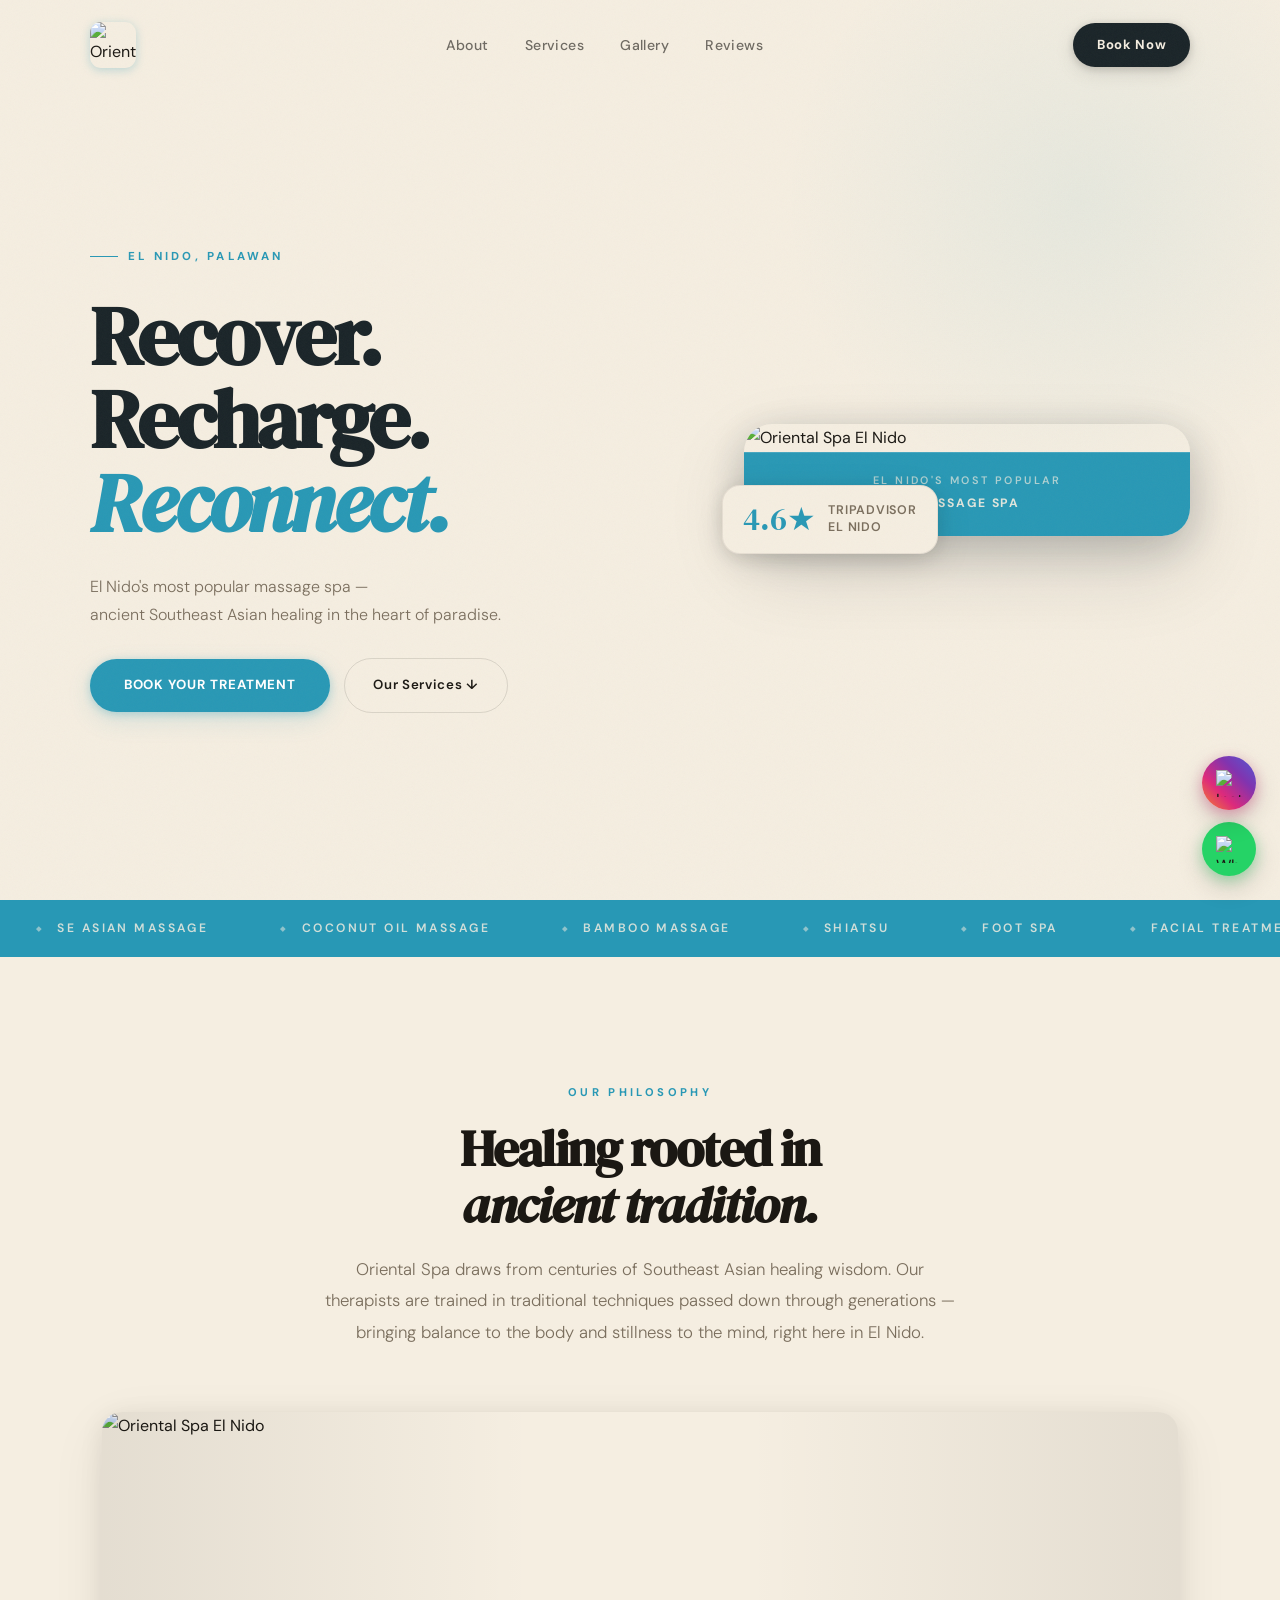
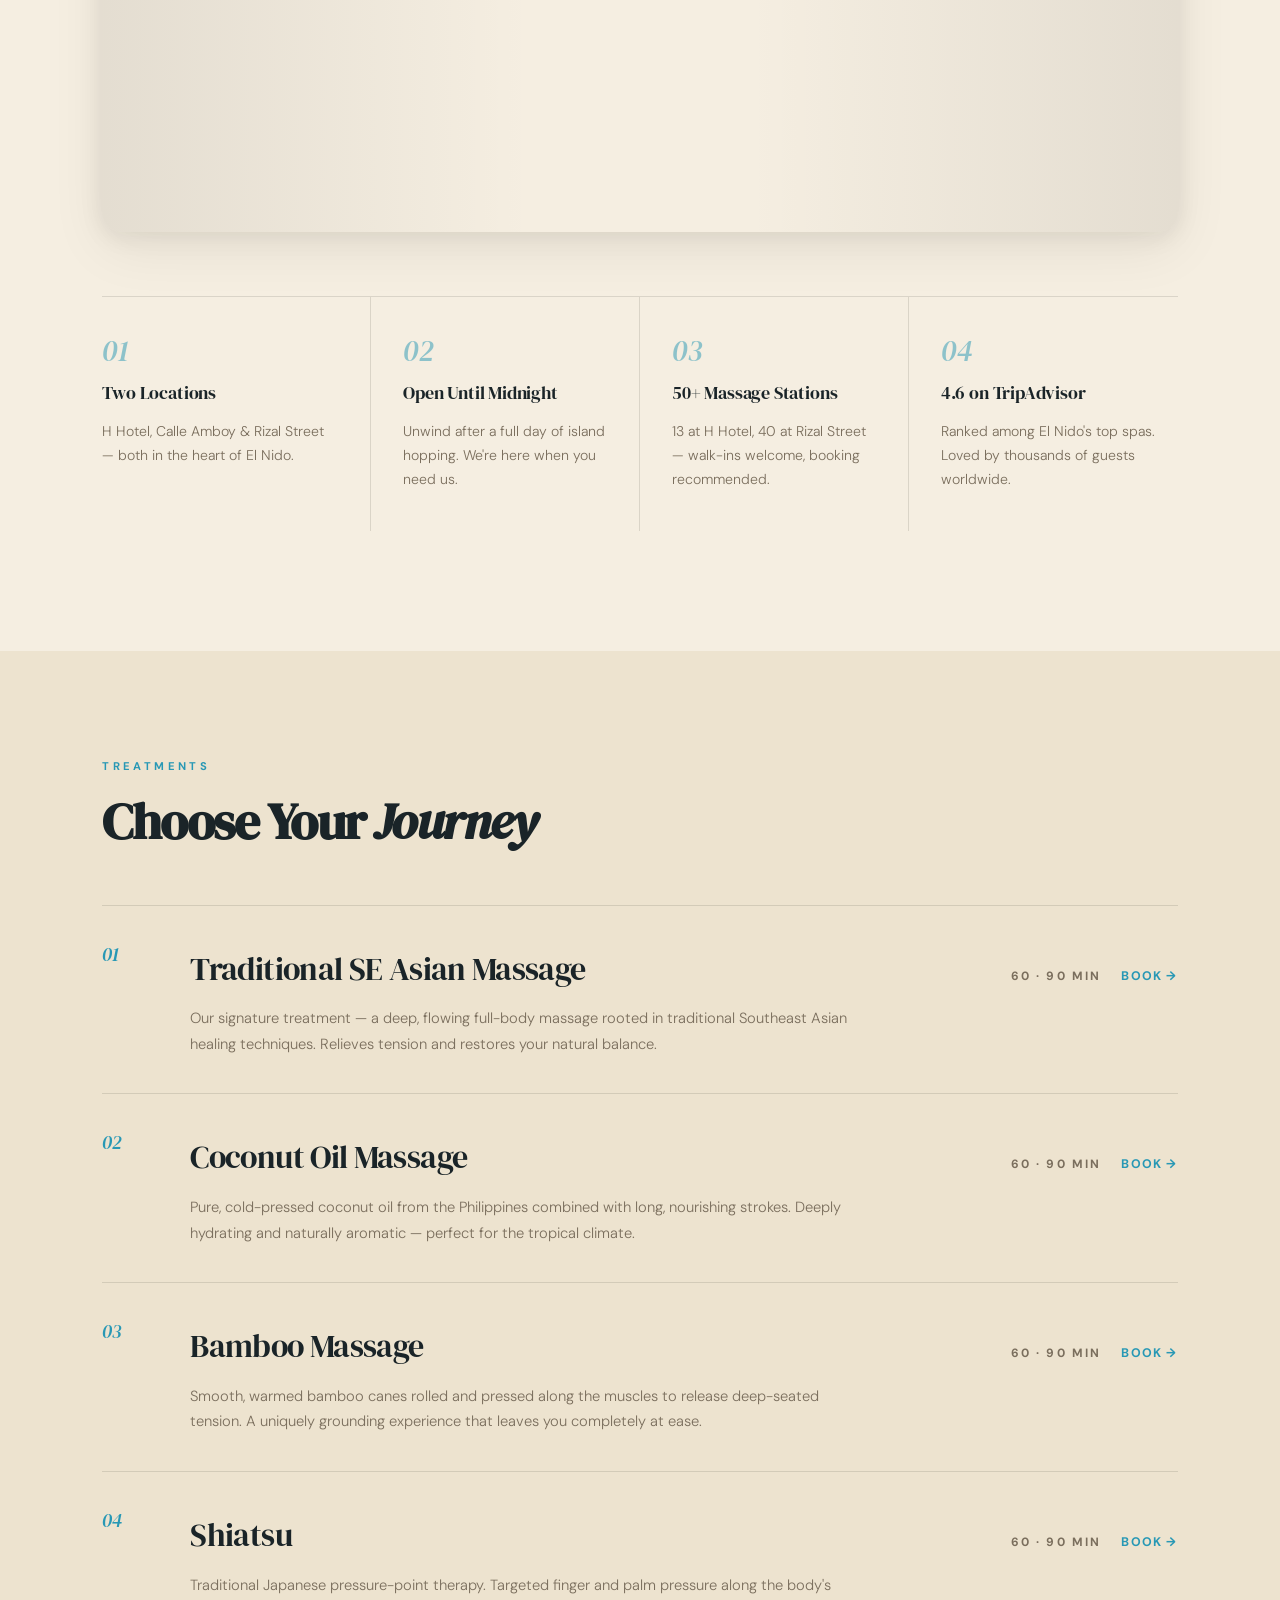
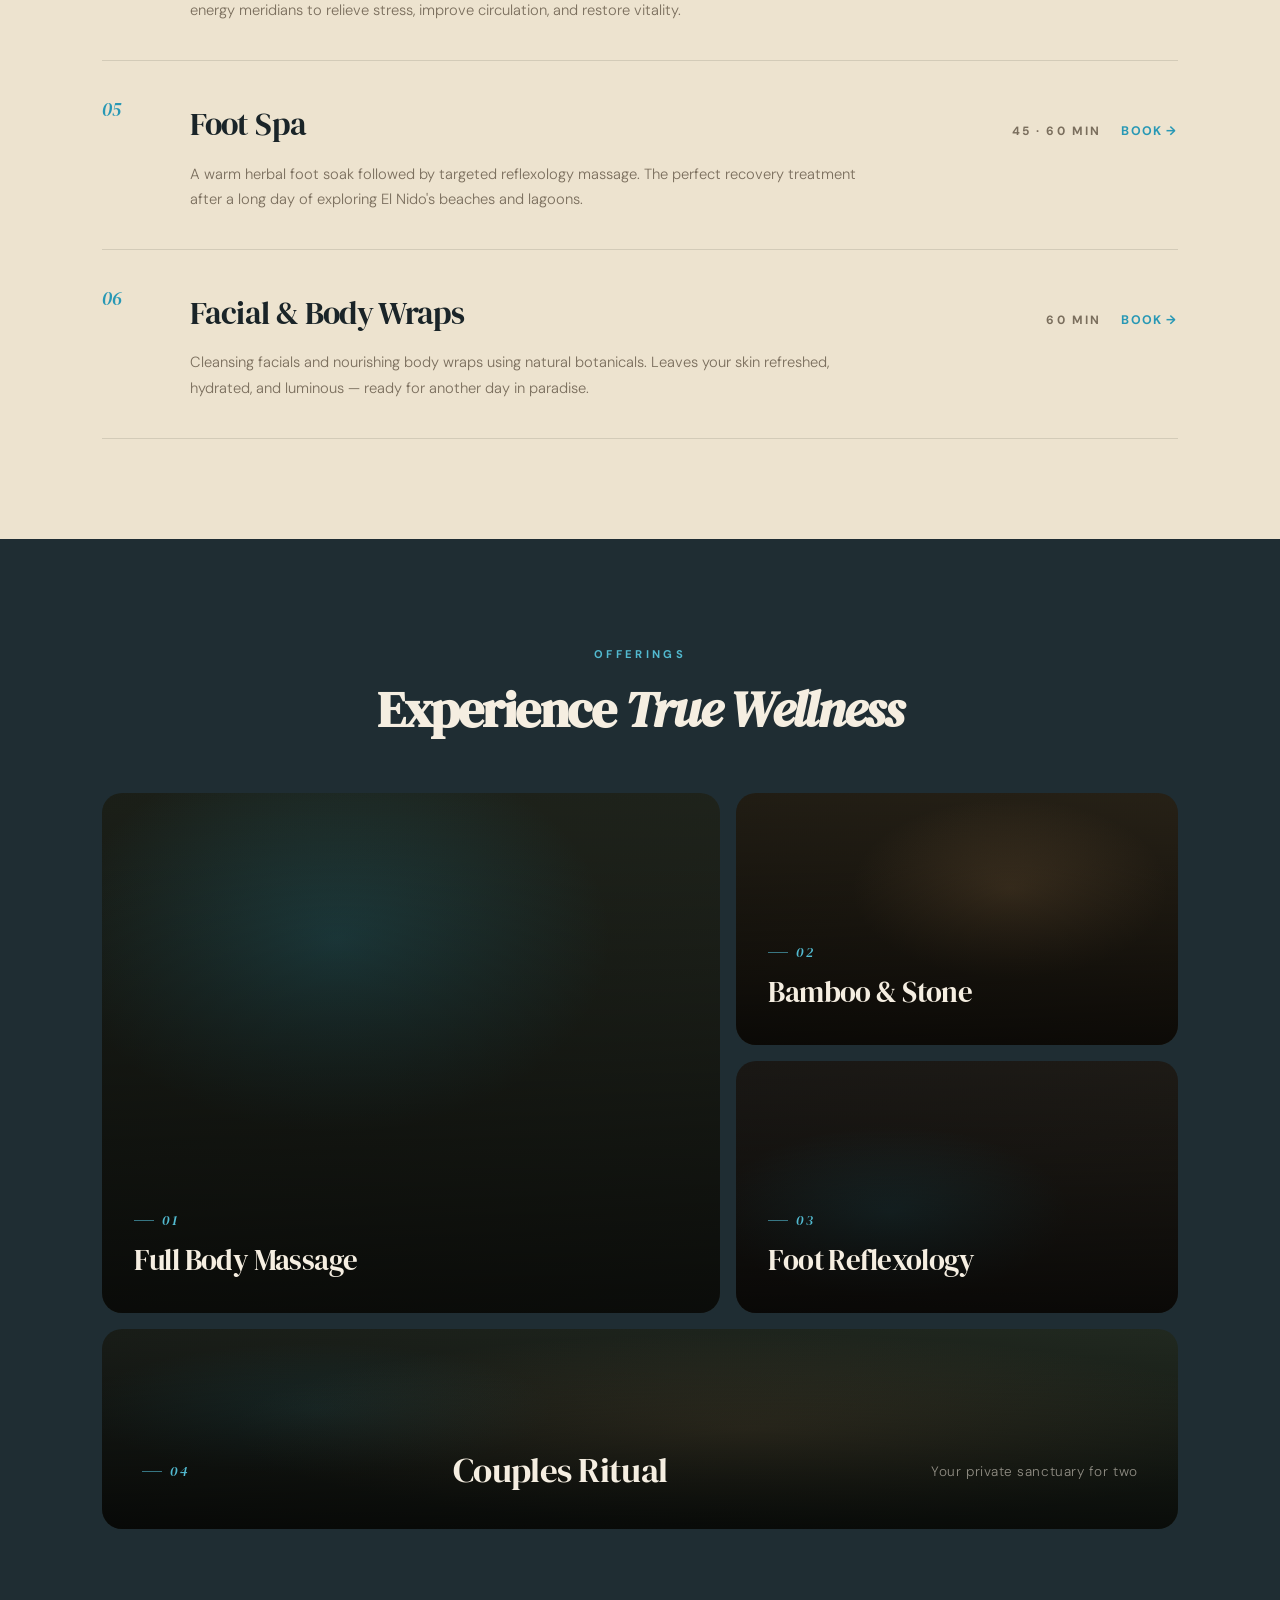
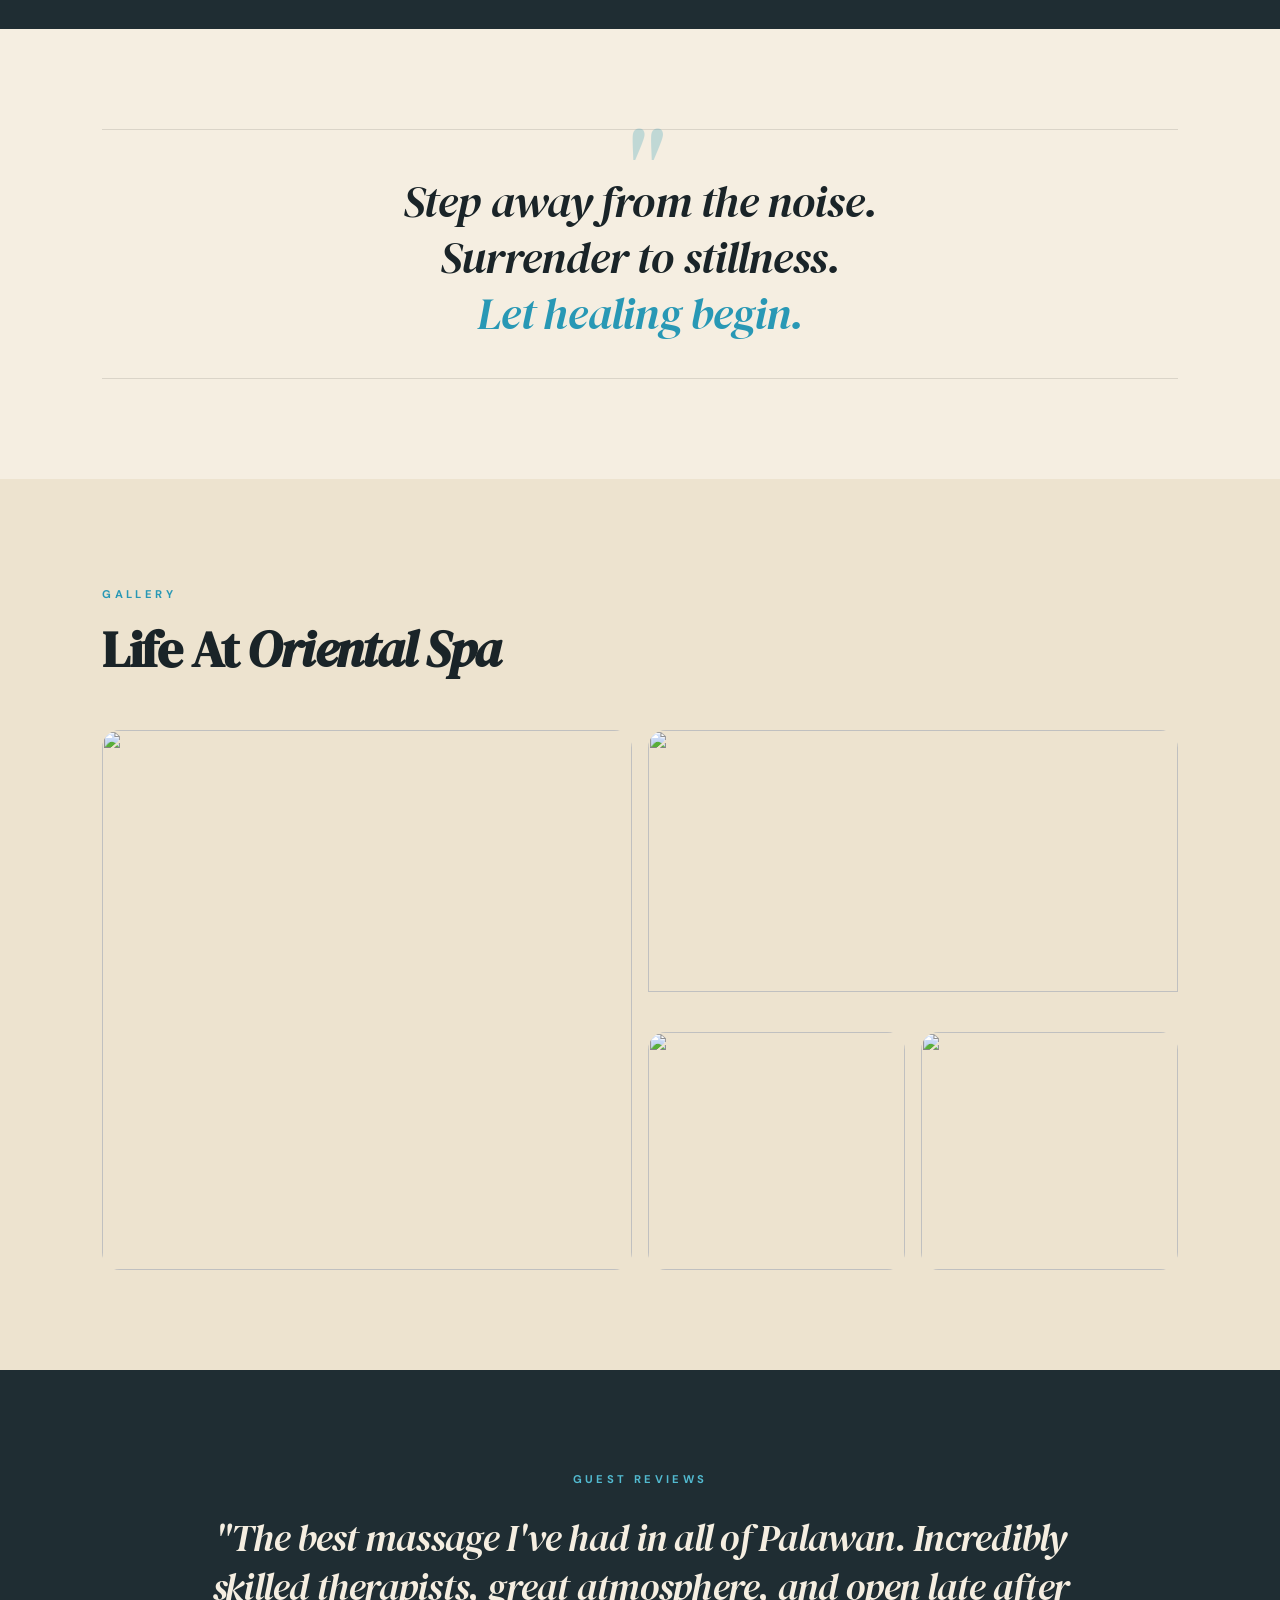
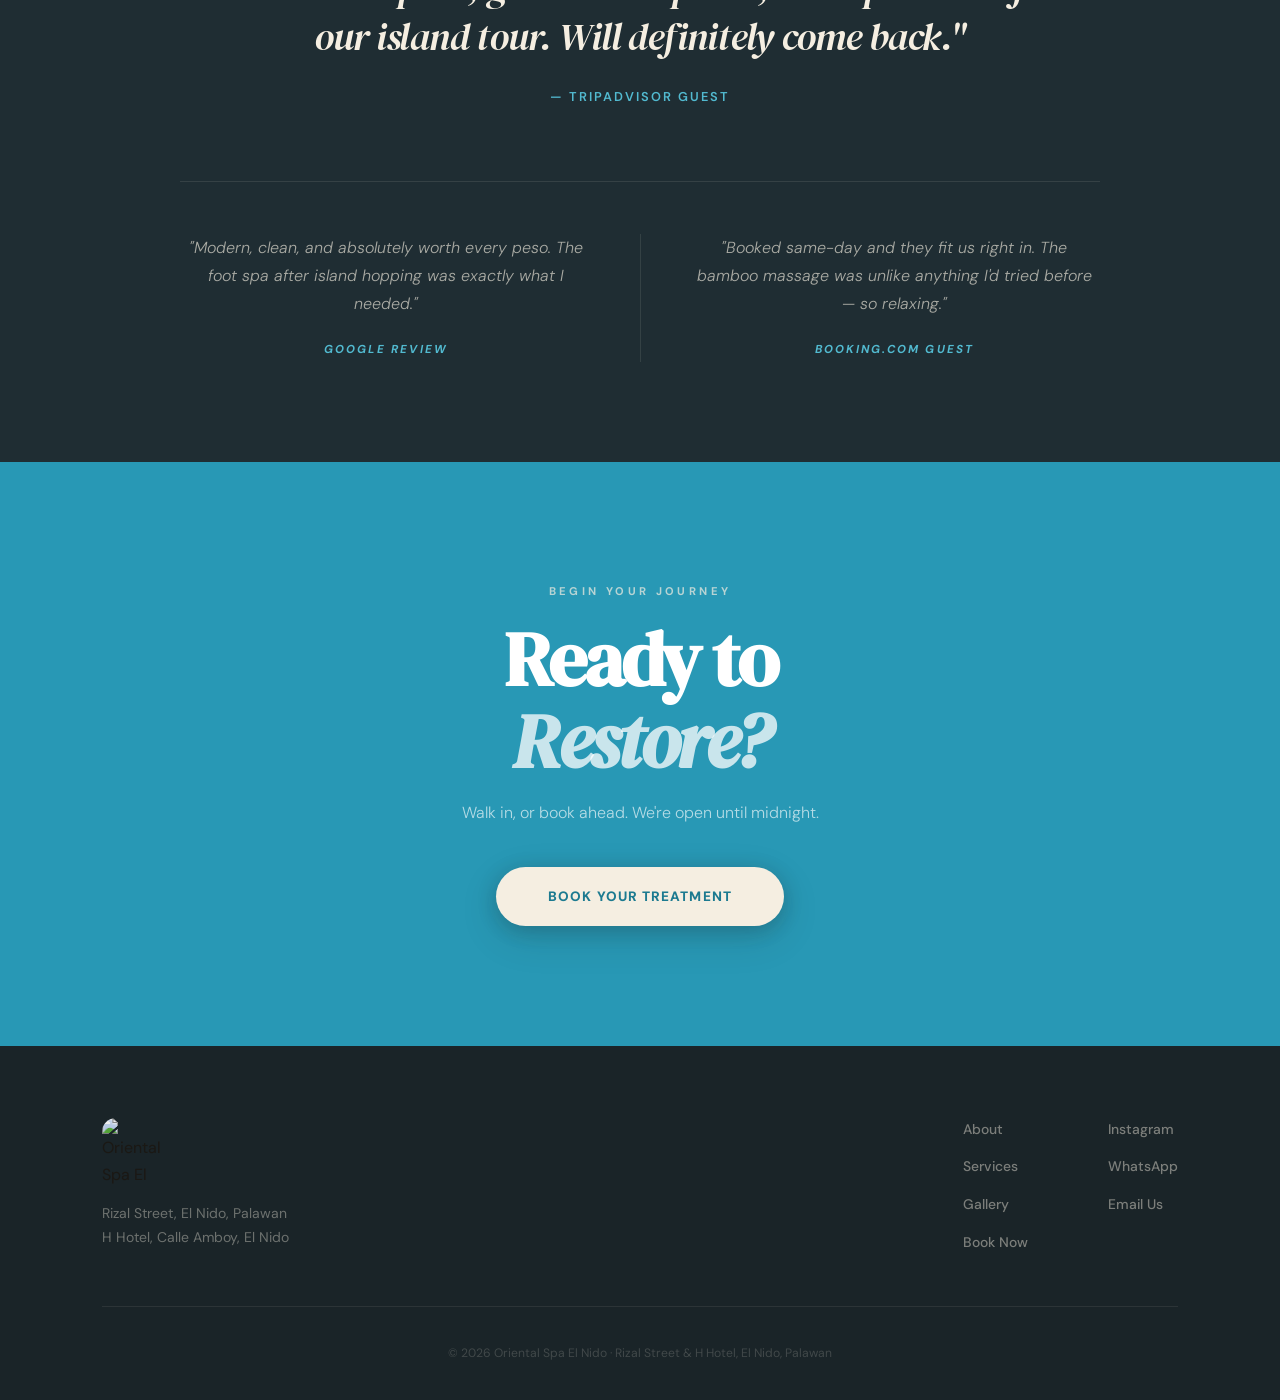
==== commit 70339335: "Add files via upload" ====
--- a/index.html
+++ b/index.html
@@ -3,7 +3,7 @@
 <head>
   <meta charset="UTF-8"/>
   <meta name="viewport" content="width=device-width, initial-scale=1.0"/>
-  <title>Oriental Spa El Nido</title>
+  <title>Oriental Spa El Nido — El Nido's Most Popular Massage Spa</title>
   <link rel="stylesheet" href="style.css"/>
   <link rel="preconnect" href="https://fonts.googleapis.com">
   <link rel="preconnect" href="https://fonts.gstatic.com" crossorigin>
@@ -15,7 +15,9 @@
 
 <!-- ── NAVBAR ── -->
 <header class="navbar">
-  <a href="index.html" class="logo-text">Oriental <em>Spa</em></a>
+  <a href="index.html">
+    <img src="assets/logo.svg" alt="Oriental Spa El Nido" class="nav-logo-img">
+  </a>
 
   <nav>
     <ul class="nav-links">
@@ -35,13 +37,12 @@
     <span class="hero-location">El Nido, Palawan</span>
 
     <h1>
-      Ancient<br/>
-      Healing.<br/>
-      <em>Oriental</em><br/>
-      Rituals.
+      Recover.<br/>
+      Recharge.<br/>
+      <em>Reconnect.</em>
     </h1>
 
-    <p class="hero-sub">Traditional massage and wellness<br/>therapies in the heart of paradise.</p>
+    <p class="hero-sub">El Nido's most popular massage spa —<br/>ancient Southeast Asian healing in the heart of paradise.</p>
 
     <div class="hero-buttons">
       <a href="booking.html" class="btn-primary">Book Your Treatment</a>
@@ -50,13 +51,16 @@
   </div>
 
   <div class="hero-right">
-    <div class="hero-image-wrap">
-      <img src="https://placehold.co/680x820/3D3528/7B9E87" alt="Oriental Spa El Nido">
-      <div class="hero-image-overlay"></div>
+    <div class="hero-brand-panel">
+      <img src="assets/logo.svg" alt="Oriental Spa El Nido" class="hero-brand-logo">
+      <div class="hero-brand-meta">
+        <span>El Nido's Most Popular</span>
+        <strong>Massage Spa</strong>
+      </div>
     </div>
     <div class="hero-badge">
-      <span class="badge-num">10+</span>
-      <span class="badge-text">Treatments<br/>Available</span>
+      <span class="badge-num">4.6★</span>
+      <span class="badge-text">TripAdvisor<br/>El Nido</span>
     </div>
   </div>
 </section>
@@ -64,20 +68,22 @@
 <!-- ── TICKER ── -->
 <div class="ticker-bar">
   <div class="ticker-track">
-    <span class="ticker-item"><span class="ticker-dot">◆</span> Traditional Massage</span>
-    <span class="ticker-item"><span class="ticker-dot">◆</span> Hot Stone Therapy</span>
-    <span class="ticker-item"><span class="ticker-dot">◆</span> Aromatherapy</span>
-    <span class="ticker-item"><span class="ticker-dot">◆</span> Foot Reflexology</span>
+    <span class="ticker-item"><span class="ticker-dot">◆</span> SE Asian Massage</span>
+    <span class="ticker-item"><span class="ticker-dot">◆</span> Coconut Oil Massage</span>
+    <span class="ticker-item"><span class="ticker-dot">◆</span> Bamboo Massage</span>
+    <span class="ticker-item"><span class="ticker-dot">◆</span> Shiatsu</span>
+    <span class="ticker-item"><span class="ticker-dot">◆</span> Foot Spa</span>
     <span class="ticker-item"><span class="ticker-dot">◆</span> Facial Treatments</span>
-    <span class="ticker-item"><span class="ticker-dot">◆</span> Couples Ritual</span>
-    <span class="ticker-item"><span class="ticker-dot">◆</span> El Nido, Palawan</span>
-    <span class="ticker-item"><span class="ticker-dot">◆</span> Traditional Massage</span>
-    <span class="ticker-item"><span class="ticker-dot">◆</span> Hot Stone Therapy</span>
-    <span class="ticker-item"><span class="ticker-dot">◆</span> Aromatherapy</span>
-    <span class="ticker-item"><span class="ticker-dot">◆</span> Foot Reflexology</span>
+    <span class="ticker-item"><span class="ticker-dot">◆</span> Body Wraps</span>
+    <span class="ticker-item"><span class="ticker-dot">◆</span> Open Until Midnight</span>
+    <span class="ticker-item"><span class="ticker-dot">◆</span> SE Asian Massage</span>
+    <span class="ticker-item"><span class="ticker-dot">◆</span> Coconut Oil Massage</span>
+    <span class="ticker-item"><span class="ticker-dot">◆</span> Bamboo Massage</span>
+    <span class="ticker-item"><span class="ticker-dot">◆</span> Shiatsu</span>
+    <span class="ticker-item"><span class="ticker-dot">◆</span> Foot Spa</span>
     <span class="ticker-item"><span class="ticker-dot">◆</span> Facial Treatments</span>
-    <span class="ticker-item"><span class="ticker-dot">◆</span> Couples Ritual</span>
-    <span class="ticker-item"><span class="ticker-dot">◆</span> El Nido, Palawan</span>
+    <span class="ticker-item"><span class="ticker-dot">◆</span> Body Wraps</span>
+    <span class="ticker-item"><span class="ticker-dot">◆</span> Open Until Midnight</span>
   </div>
 </div>
 
@@ -86,40 +92,40 @@
   <div class="about-top">
     <span class="section-tag animate">Our Philosophy</span>
     <h2 class="animate animate-delay-1">
-      Healing is not a service.<br/><em>It is a ritual.</em>
+      Healing rooted in<br/><em>ancient tradition.</em>
     </h2>
     <p class="about-intro animate animate-delay-2">
-      At Oriental Spa El Nido, we draw from centuries of healing wisdom.
-      Every touch is intentional — every treatment a ceremony that restores balance
-      to the body and stillness to the mind.
+      Oriental Spa draws from centuries of Southeast Asian healing wisdom.
+      Our therapists are trained in traditional techniques passed down through generations —
+      bringing balance to the body and stillness to the mind, right here in El Nido.
     </p>
   </div>
 
   <div class="about-image-strip animate animate-delay-3">
-    <img src="https://placehold.co/1400x480/3D3528/7B9E87" alt="Our sanctuary">
+    <img src="https://placehold.co/1400x420/1F2D33/52BAD0" alt="Oriental Spa El Nido">
     <div class="strip-overlay"></div>
   </div>
 
   <div class="about-pillars">
     <div class="pillar animate">
       <span class="pillar-num">01</span>
-      <h3>Traditional Techniques</h3>
-      <p>Rooted in centuries of Filipino and Asian healing traditions.</p>
+      <h3>Two Locations</h3>
+      <p>H Hotel, Calle Amboy &amp; Rizal Street — both in the heart of El Nido.</p>
     </div>
     <div class="pillar animate animate-delay-1">
       <span class="pillar-num">02</span>
-      <h3>Pure Botanicals</h3>
-      <p>Only natural oils, herbs, and botanicals from the region.</p>
+      <h3>Open Until Midnight</h3>
+      <p>Unwind after a full day of island hopping. We're here when you need us.</p>
     </div>
     <div class="pillar animate animate-delay-2">
       <span class="pillar-num">03</span>
-      <h3>Healing Rituals</h3>
-      <p>Each session is designed to restore your body's natural harmony.</p>
+      <h3>50+ Massage Stations</h3>
+      <p>13 at H Hotel, 40 at Rizal Street — walk-ins welcome, booking recommended.</p>
     </div>
     <div class="pillar animate animate-delay-3">
       <span class="pillar-num">04</span>
-      <h3>Serene Sanctuary</h3>
-      <p>A peaceful space that begins healing before you lie down.</p>
+      <h3>4.6 on TripAdvisor</h3>
+      <p>Ranked among El Nido's top spas. Loved by thousands of guests worldwide.</p>
     </div>
   </div>
 </section>
@@ -137,11 +143,11 @@
       <span class="service-num">01</span>
       <div class="service-body">
         <div class="service-title-row">
-          <h3>Traditional Hilot</h3>
+          <h3>Traditional SE Asian Massage</h3>
           <span class="service-meta">60 · 90 min</span>
           <a href="booking.html" class="service-link">Book <span>→</span></a>
         </div>
-        <p>Ancient Filipino healing massage that restores energy flow and relieves deep muscle tension using traditional coconut oil blends.</p>
+        <p>Our signature treatment — a deep, flowing full-body massage rooted in traditional Southeast Asian healing techniques. Relieves tension and restores your natural balance.</p>
       </div>
     </div>
 
@@ -151,11 +157,11 @@
       <span class="service-num">02</span>
       <div class="service-body">
         <div class="service-title-row">
-          <h3>Hot Stone Therapy</h3>
-          <span class="service-meta">90 min</span>
-          <a href="booking.html" class="service-link">Book <span>→</span></a>
-        </div>
-        <p>Smooth volcanic basalt stones melt deep tension, ease tired muscles, and calm the nervous system in one meditative session.</p>
+          <h3>Coconut Oil Massage</h3>
+          <span class="service-meta">60 · 90 min</span>
+          <a href="booking.html" class="service-link">Book <span>→</span></a>
+        </div>
+        <p>Pure, cold-pressed coconut oil from the Philippines combined with long, nourishing strokes. Deeply hydrating and naturally aromatic — perfect for the tropical climate.</p>
       </div>
     </div>
 
@@ -165,11 +171,11 @@
       <span class="service-num">03</span>
       <div class="service-body">
         <div class="service-title-row">
-          <h3>Aromatherapy</h3>
+          <h3>Bamboo Massage</h3>
           <span class="service-meta">60 · 90 min</span>
           <a href="booking.html" class="service-link">Book <span>→</span></a>
         </div>
-        <p>Pure essential oils, chosen for your needs, combined with long flowing Swedish strokes to calm the mind and nourish the skin.</p>
+        <p>Smooth, warmed bamboo canes rolled and pressed along the muscles to release deep-seated tension. A uniquely grounding experience that leaves you completely at ease.</p>
       </div>
     </div>
 
@@ -179,11 +185,11 @@
       <span class="service-num">04</span>
       <div class="service-body">
         <div class="service-title-row">
-          <h3>Foot Reflexology</h3>
-          <span class="service-meta">45 · 60 min</span>
-          <a href="booking.html" class="service-link">Book <span>→</span></a>
-        </div>
-        <p>Targeted pressure on reflex points to relieve tension throughout the whole body. Perfect after a day exploring El Nido.</p>
+          <h3>Shiatsu</h3>
+          <span class="service-meta">60 · 90 min</span>
+          <a href="booking.html" class="service-link">Book <span>→</span></a>
+        </div>
+        <p>Traditional Japanese pressure-point therapy. Targeted finger and palm pressure along the body's energy meridians to relieve stress, improve circulation, and restore vitality.</p>
       </div>
     </div>
 
@@ -193,11 +199,25 @@
       <span class="service-num">05</span>
       <div class="service-body">
         <div class="service-title-row">
-          <h3>Couples Ritual</h3>
-          <span class="service-meta">90 min</span>
-          <a href="booking.html" class="service-link">Book <span>→</span></a>
-        </div>
-        <p>A shared healing experience side by side — choose your preferred massage style and unwind together in our private couples suite.</p>
+          <h3>Foot Spa</h3>
+          <span class="service-meta">45 · 60 min</span>
+          <a href="booking.html" class="service-link">Book <span>→</span></a>
+        </div>
+        <p>A warm herbal foot soak followed by targeted reflexology massage. The perfect recovery treatment after a long day of exploring El Nido's beaches and lagoons.</p>
+      </div>
+    </div>
+
+    <div class="service-divider"></div>
+
+    <div class="service-row animate animate-delay-1">
+      <span class="service-num">06</span>
+      <div class="service-body">
+        <div class="service-title-row">
+          <h3>Facial &amp; Body Wraps</h3>
+          <span class="service-meta">60 min</span>
+          <a href="booking.html" class="service-link">Book <span>→</span></a>
+        </div>
+        <p>Cleansing facials and nourishing body wraps using natural botanicals. Leaves your skin refreshed, hydrated, and luminous — ready for another day in paradise.</p>
       </div>
     </div>
 
@@ -227,7 +247,7 @@
         <div class="showcase-overlay"></div>
         <div class="showcase-content">
           <span class="showcase-num">02</span>
-          <h3>Facial Treatments</h3>
+          <h3>Bamboo &amp; Stone</h3>
         </div>
       </div>
       <div class="showcase-card showcase-half animate animate-delay-2">
@@ -269,18 +289,18 @@
 
   <div class="gallery-grid">
     <div class="gallery-feature animate">
-      <img src="https://placehold.co/680x600/3D3528/7B9E87" alt="">
+      <img src="https://placehold.co/680x540/1F2D33/52BAD0" alt="">
     </div>
     <div class="gallery-side">
       <div class="gallery-item animate animate-delay-1">
-        <img src="https://placehold.co/400x290/4A3D2A/C4935C" alt="">
+        <img src="https://placehold.co/400x262/283840/C4935C" alt="">
       </div>
       <div class="gallery-row animate animate-delay-2">
         <div class="gallery-item-small">
-          <img src="https://placehold.co/300x290/3A3325/7B9E87" alt="">
+          <img src="https://placehold.co/300x262/1F2D33/52BAD0" alt="">
         </div>
         <div class="gallery-item-small">
-          <img src="https://placehold.co/300x290/4A3D2A/D4AA72" alt="">
+          <img src="https://placehold.co/300x262/283840/D4AA72" alt="">
         </div>
       </div>
     </div>
@@ -292,19 +312,19 @@
   <div class="section-tag animate center-tag">Guest Reviews</div>
 
   <blockquote class="featured-review animate animate-delay-1">
-    <p>"The most deeply healing experience I had in all of Palawan.<br/>The Hilot session was extraordinary — I left feeling completely renewed."</p>
-    <cite>— Maria S., Google Review</cite>
+    <p>"The best massage I've had in all of Palawan. Incredibly skilled therapists, great atmosphere, and open late after our island tour. Will definitely come back."</p>
+    <cite>— TripAdvisor Guest</cite>
   </blockquote>
 
   <div class="reviews-secondary">
     <div class="review-small animate animate-delay-2">
-      <p>"Beautiful atmosphere, skilled therapists. The hot stone therapy was absolutely divine."</p>
-      <cite>Booking.com Guest</cite>
+      <p>"Modern, clean, and absolutely worth every peso. The foot spa after island hopping was exactly what I needed."</p>
+      <cite>Google Review</cite>
     </div>
     <div class="review-divider"></div>
     <div class="review-small animate animate-delay-3">
-      <p>"The aromatherapy session left me feeling completely restored. A true sanctuary."</p>
-      <cite>TripAdvisor Guest</cite>
+      <p>"Booked same-day and they fit us right in. The bamboo massage was unlike anything I'd tried before — so relaxing."</p>
+      <cite>Booking.com Guest</cite>
     </div>
   </div>
 </section>
@@ -313,7 +333,7 @@
 <section class="cta-section">
   <span class="section-tag cta-tag animate">Begin Your Journey</span>
   <h2 class="animate animate-delay-1">Ready to<br/><em>Restore?</em></h2>
-  <p class="animate animate-delay-2">Walk in, or book ahead. We'll be ready for you.</p>
+  <p class="animate animate-delay-2">Walk in, or book ahead. We're open until midnight.</p>
   <a href="booking.html" class="btn-cta animate animate-delay-3">Book Your Treatment</a>
 </section>
 
@@ -321,8 +341,9 @@
 <footer>
   <div class="footer-inner">
     <div class="footer-brand">
-      <span class="footer-logo">Oriental <em>Spa</em></span>
-      <p>El Nido, Palawan, Philippines</p>
+      <img src="assets/logo.svg" alt="Oriental Spa El Nido" class="footer-logo-img">
+      <p>Rizal Street, El Nido, Palawan</p>
+      <p>H Hotel, Calle Amboy, El Nido</p>
     </div>
     <div class="footer-nav">
       <a href="#about">About</a>
@@ -332,14 +353,15 @@
     </div>
     <div class="footer-social">
       <a href="https://instagram.com/orientalspaelnido" target="_blank">Instagram</a>
-      <a href="https://wa.me/639000000000" target="_blank">WhatsApp</a>
-    </div>
-  </div>
-  <div class="footer-copy">© 2026 Oriental Spa El Nido · El Nido, Palawan</div>
+      <a href="https://wa.me/639694535736" target="_blank">WhatsApp</a>
+      <a href="mailto:orientalspaelnido@gmail.com">Email Us</a>
+    </div>
+  </div>
+  <div class="footer-copy">© 2026 Oriental Spa El Nido · Rizal Street &amp; H Hotel, El Nido, Palawan</div>
 </footer>
 
 <!-- ── FLOATING BUTTONS ── -->
-<a href="https://wa.me/639000000000" class="whatsapp-float" target="_blank">
+<a href="https://wa.me/639694535736" class="whatsapp-float" target="_blank">
   <img src="https://upload.wikimedia.org/wikipedia/commons/6/6b/WhatsApp.svg" alt="WhatsApp">
 </a>
 <a href="https://instagram.com/orientalspaelnido" class="instagram-float" target="_blank">
--- a/style.css
+++ b/style.css
@@ -1,6 +1,6 @@
-/* ============================================================
-   ORIENTAL SPA EL NIDO — LINEN EDITION
-   Warm Linen · Jade Green · Amber · Warm Charcoal
+﻿/* ============================================================
+   ORIENTAL SPA EL NIDO
+   Warm Linen · Brand Teal · Amber · Deep Blue-Dark
    DM Serif Display + DM Sans
    ============================================================ */
 
@@ -11,13 +11,13 @@
   --linen:        #F5EEE1;
   --linen-2:      #EDE3CF;
   --linen-3:      #E2D4BC;
-  --dark:         #1B1813;
-  --dark-2:       #252019;
-  --dark-3:       #312C21;
-  --jade:         #4E7F5E;
-  --jade-light:   #6B9977;
-  --jade-deep:    #3A6047;
-  --jade-pale:    rgba(78,127,94,0.09);
+  --dark:         #1A2428;
+  --dark-2:       #1F2D33;
+  --dark-3:       #283840;
+  --teal:         #2898B5;
+  --teal-light:   #52BAD0;
+  --teal-dark:    #1C7A90;
+  --teal-pale:    rgba(40,152,181,0.08);
   --amber:        #B87E38;
   --amber-light:  #C4935C;
   --text:         #1B1813;
@@ -37,7 +37,7 @@
 img { display: block; max-width: 100%; }
 a   { text-decoration: none; color: inherit; }
 
-/* ── GRAIN ─────────────────────────────────────────────── */
+/* â”€â”€ GRAIN â”€â”€â”€â”€â”€â”€â”€â”€â”€â”€â”€â”€â”€â”€â”€â”€â”€â”€â”€â”€â”€â”€â”€â”€â”€â”€â”€â”€â”€â”€â”€â”€â”€â”€â”€â”€â”€â”€â”€â”€â”€â”€â”€â”€â”€â”€â”€ */
 .grain {
   position: fixed; inset: 0;
   pointer-events: none; z-index: 9998;
@@ -46,11 +46,11 @@
   background-size: 256px 256px;
 }
 
-/* ── KEYFRAMES ──────────────────────────────────────────── */
+/* â”€â”€ KEYFRAMES â”€â”€â”€â”€â”€â”€â”€â”€â”€â”€â”€â”€â”€â”€â”€â”€â”€â”€â”€â”€â”€â”€â”€â”€â”€â”€â”€â”€â”€â”€â”€â”€â”€â”€â”€â”€â”€â”€â”€â”€â”€â”€â”€â”€ */
 @keyframes marquee  { from { transform: translateX(0); } to { transform: translateX(-50%); } }
 @keyframes fadeUp   { from { opacity: 0; transform: translateY(28px); } to { opacity: 1; transform: translateY(0); } }
 
-/* ── SCROLL ANIMATIONS ──────────────────────────────────── */
+/* â”€â”€ SCROLL ANIMATIONS â”€â”€â”€â”€â”€â”€â”€â”€â”€â”€â”€â”€â”€â”€â”€â”€â”€â”€â”€â”€â”€â”€â”€â”€â”€â”€â”€â”€â”€â”€â”€â”€â”€â”€â”€â”€ */
 .animate {
   opacity: 0; transform: translateY(24px);
   transition: opacity 0.7s cubic-bezier(0.16, 1, 0.3, 1),
@@ -61,7 +61,7 @@
 .animate-delay-2       { transition-delay: 0.22s; }
 .animate-delay-3       { transition-delay: 0.34s; }
 
-/* ── NAVBAR ─────────────────────────────────────────────── */
+/* â”€â”€ NAVBAR â”€â”€â”€â”€â”€â”€â”€â”€â”€â”€â”€â”€â”€â”€â”€â”€â”€â”€â”€â”€â”€â”€â”€â”€â”€â”€â”€â”€â”€â”€â”€â”€â”€â”€â”€â”€â”€â”€â”€â”€â”€â”€â”€â”€â”€â”€â”€ */
 .navbar {
   position: fixed; width: 100%; top: 0; left: 0; z-index: 1000;
   padding: 22px 7%;
@@ -76,12 +76,56 @@
   box-shadow: 0 1px 0 var(--border);
 }
 
-.logo-text {
-  font-family: 'DM Serif Display', serif;
-  font-size: 1.3rem; font-weight: 400;
-  letter-spacing: -0.01em; color: var(--dark); line-height: 1;
-}
-.logo-text em { font-style: italic; color: var(--jade); }
+/* Navbar logo image */
+.nav-logo-img {
+  height: 46px;
+  width: 46px;
+  border-radius: 11px;
+  display: block;
+  transition: transform 0.3s cubic-bezier(0.34, 1.56, 0.64, 1), box-shadow 0.3s ease;
+  box-shadow: 0 2px 10px rgba(40,152,181,0.28);
+}
+.nav-logo-img:hover { transform: scale(1.07); box-shadow: 0 4px 18px rgba(40,152,181,0.38); }
+
+/* Hero brand panel (logo showcase) */
+.hero-brand-panel {
+  border-radius: 28px;
+  overflow: hidden;
+  display: flex; flex-direction: column;
+  align-items: center; justify-content: center;
+  gap: 0; padding: 0;
+  box-shadow: 0 10px 40px rgba(26,36,40,0.22), 0 32px 80px rgba(26,36,40,0.14);
+  position: relative;
+}
+.hero-brand-logo {
+  width: 100%; height: auto;
+  display: block; border-radius: 0;
+  object-fit: cover;
+}
+.hero-brand-meta {
+  display: flex; flex-direction: column; align-items: center; gap: 4px;
+  background: var(--teal); width: 100%;
+  padding: 18px 24px 22px;
+  border-top: 1px solid rgba(255,255,255,0.15);
+}
+.hero-brand-meta span {
+  font-size: 0.68rem; font-weight: 600;
+  letter-spacing: 0.22em; text-transform: uppercase;
+  color: rgba(245,238,225,0.65);
+}
+.hero-brand-meta strong {
+  font-size: 0.76rem; font-weight: 700;
+  letter-spacing: 0.14em; text-transform: uppercase;
+  color: rgba(245,238,225,0.9);
+}
+
+/* Footer logo */
+.footer-logo-img {
+  height: 72px; width: 72px;
+  border-radius: 14px; object-fit: cover;
+  display: block; margin-bottom: 12px;
+  opacity: 0.92;
+}
 
 .nav-links { display: flex; gap: 36px; list-style: none; }
 .nav-links a {
@@ -92,12 +136,12 @@
 }
 .nav-links a::after {
   content: ''; position: absolute; bottom: 0; left: 0;
-  width: 0; height: 1px; background: var(--jade);
+  width: 0; height: 1px; background: var(--teal);
   transition: width 0.35s cubic-bezier(0.16, 1, 0.3, 1);
 }
 .nav-links a:hover { color: var(--dark); }
 .nav-links a:hover::after { width: 100%; }
-.nav-links a:focus-visible { outline: 2px solid var(--jade); outline-offset: 4px; border-radius: 2px; }
+.nav-links a:focus-visible { outline: 2px solid var(--teal); outline-offset: 4px; border-radius: 2px; }
 
 .nav-btn {
   background: var(--dark); color: var(--linen);
@@ -109,19 +153,19 @@
 }
 .nav-btn:hover  { transform: translateY(-2px) scale(1.03); background: var(--dark-2); box-shadow: 0 4px 16px rgba(27,24,19,0.22), 0 12px 32px rgba(27,24,19,0.12); }
 .nav-btn:active { transform: scale(0.96); }
-.nav-btn:focus-visible { outline: 2px solid var(--jade); outline-offset: 3px; }
-
-/* ── BUTTONS ─────────────────────────────────────────────── */
+.nav-btn:focus-visible { outline: 2px solid var(--teal); outline-offset: 3px; }
+
+/* â”€â”€ BUTTONS â”€â”€â”€â”€â”€â”€â”€â”€â”€â”€â”€â”€â”€â”€â”€â”€â”€â”€â”€â”€â”€â”€â”€â”€â”€â”€â”€â”€â”€â”€â”€â”€â”€â”€â”€â”€â”€â”€â”€â”€â”€â”€â”€â”€â”€â”€â”€ */
 .btn-primary {
   display: inline-block; padding: 15px 34px; border-radius: 50px;
-  background: var(--jade); color: #fff;
+  background: var(--teal); color: #fff;
   font-weight: 700; font-size: 0.83rem; letter-spacing: 0.07em; text-transform: uppercase;
   transition: transform 0.35s cubic-bezier(0.34, 1.56, 0.64, 1), box-shadow 0.3s ease;
-  box-shadow: 0 2px 8px rgba(78,127,94,0.3), 0 8px 24px rgba(78,127,94,0.15);
-}
-.btn-primary:hover  { transform: translateY(-3px) scale(1.02); box-shadow: 0 6px 20px rgba(78,127,94,0.38), 0 16px 40px rgba(78,127,94,0.18); }
+  box-shadow: 0 2px 8px rgba(40,152,181,0.3), 0 8px 24px rgba(40,152,181,0.15);
+}
+.btn-primary:hover  { transform: translateY(-3px) scale(1.02); box-shadow: 0 6px 20px rgba(40,152,181,0.38), 0 16px 40px rgba(40,152,181,0.18); }
 .btn-primary:active { transform: scale(0.97); }
-.btn-primary:focus-visible { outline: 2px solid var(--jade); outline-offset: 3px; }
+.btn-primary:focus-visible { outline: 2px solid var(--teal); outline-offset: 3px; }
 
 .btn-ghost {
   display: inline-block; padding: 15px 28px; border-radius: 50px;
@@ -131,18 +175,18 @@
   transition: transform 0.3s cubic-bezier(0.34, 1.56, 0.64, 1),
               border-color 0.25s ease, background 0.25s ease;
 }
-.btn-ghost:hover  { transform: translateY(-2px); border-color: var(--jade); background: var(--jade-pale); }
+.btn-ghost:hover  { transform: translateY(-2px); border-color: var(--teal); background: var(--teal-pale); }
 .btn-ghost:active { transform: scale(0.97); }
-.btn-ghost:focus-visible { outline: 2px solid var(--jade); outline-offset: 3px; }
-
-/* ── SECTION TYPOGRAPHY ─────────────────────────────────── */
+.btn-ghost:focus-visible { outline: 2px solid var(--teal); outline-offset: 3px; }
+
+/* â”€â”€ SECTION TYPOGRAPHY â”€â”€â”€â”€â”€â”€â”€â”€â”€â”€â”€â”€â”€â”€â”€â”€â”€â”€â”€â”€â”€â”€â”€â”€â”€â”€â”€â”€â”€â”€â”€â”€â”€â”€â”€ */
 .section-tag {
-  display: inline-block; color: var(--jade);
+  display: inline-block; color: var(--teal);
   font-size: 0.7rem; font-weight: 700;
   letter-spacing: 0.3em; text-transform: uppercase; margin-bottom: 18px;
 }
 
-/* ── HERO ────────────────────────────────────────────────── */
+/* â”€â”€ HERO â”€â”€â”€â”€â”€â”€â”€â”€â”€â”€â”€â”€â”€â”€â”€â”€â”€â”€â”€â”€â”€â”€â”€â”€â”€â”€â”€â”€â”€â”€â”€â”€â”€â”€â”€â”€â”€â”€â”€â”€â”€â”€â”€â”€â”€â”€â”€â”€â”€â”€ */
 .hero {
   min-height: 100vh;
   padding: 140px 7% 80px;
@@ -161,7 +205,7 @@
   top: -100px; right: -100px;
   width: 600px; height: 600px;
   border-radius: 50%;
-  background: radial-gradient(ellipse, rgba(78,127,94,0.07) 0%, transparent 70%);
+  background: radial-gradient(ellipse, rgba(40,152,181,0.07) 0%, transparent 70%);
   pointer-events: none;
 }
 
@@ -172,13 +216,13 @@
 
 .hero-location {
   display: inline-flex; align-items: center; gap: 10px;
-  color: var(--jade); font-size: 0.72rem; font-weight: 700;
+  color: var(--teal); font-size: 0.72rem; font-weight: 700;
   letter-spacing: 0.28em; text-transform: uppercase;
   animation: fadeUp 0.8s cubic-bezier(0.16, 1, 0.3, 1) 0.15s both;
 }
 .hero-location::before {
   content: '';
-  width: 28px; height: 1px; background: var(--jade); display: inline-block;
+  width: 28px; height: 1px; background: var(--teal); display: inline-block;
 }
 
 .hero h1 {
@@ -187,7 +231,7 @@
   line-height: 1.0; letter-spacing: -0.04em; color: var(--dark);
   animation: fadeUp 0.8s cubic-bezier(0.16, 1, 0.3, 1) 0.3s both;
 }
-.hero h1 em { font-style: italic; color: var(--jade); }
+.hero h1 em { font-style: italic; color: var(--teal); }
 
 .hero-sub {
   font-size: 1rem; line-height: 1.8;
@@ -231,7 +275,7 @@
 }
 .badge-num {
   font-family: 'DM Serif Display', serif; font-size: 2rem;
-  font-weight: 400; color: var(--jade); line-height: 1;
+  font-weight: 400; color: var(--teal); line-height: 1;
 }
 .badge-text {
   font-size: 0.78rem; font-weight: 600;
@@ -239,9 +283,9 @@
   letter-spacing: 0.06em;
 }
 
-/* ── TICKER ─────────────────────────────────────────────── */
+/* â”€â”€ TICKER â”€â”€â”€â”€â”€â”€â”€â”€â”€â”€â”€â”€â”€â”€â”€â”€â”€â”€â”€â”€â”€â”€â”€â”€â”€â”€â”€â”€â”€â”€â”€â”€â”€â”€â”€â”€â”€â”€â”€â”€â”€â”€â”€â”€â”€â”€â”€ */
 .ticker-bar {
-  background: var(--jade); padding: 18px 0; overflow: hidden;
+  background: var(--teal); padding: 18px 0; overflow: hidden;
 }
 
 .ticker-track {
@@ -259,7 +303,7 @@
 }
 .ticker-dot { color: rgba(245,238,225,0.5); font-size: 0.42rem; }
 
-/* ── ABOUT SECTION ──────────────────────────────────────── */
+/* â”€â”€ ABOUT SECTION â”€â”€â”€â”€â”€â”€â”€â”€â”€â”€â”€â”€â”€â”€â”€â”€â”€â”€â”€â”€â”€â”€â”€â”€â”€â”€â”€â”€â”€â”€â”€â”€â”€â”€â”€â”€â”€â”€â”€â”€ */
 .about-section {
   padding: 120px 8%;
   background: var(--linen);
@@ -307,7 +351,7 @@
 
 .pillar-num {
   display: block; font-family: 'DM Serif Display', serif;
-  font-style: italic; font-size: 1.8rem; color: var(--jade);
+  font-style: italic; font-size: 1.8rem; color: var(--teal);
   opacity: 0.5; margin-bottom: 12px; line-height: 1;
 }
 
@@ -322,7 +366,7 @@
   font-size: 0.88rem; color: var(--text-muted); line-height: 1.72; font-weight: 300;
 }
 
-/* ── SERVICES MENU ──────────────────────────────────────── */
+/* â”€â”€ SERVICES MENU â”€â”€â”€â”€â”€â”€â”€â”€â”€â”€â”€â”€â”€â”€â”€â”€â”€â”€â”€â”€â”€â”€â”€â”€â”€â”€â”€â”€â”€â”€â”€â”€â”€â”€â”€â”€â”€â”€â”€â”€ */
 .services-section {
   padding: 100px 8%;
   background: var(--linen-2);
@@ -351,11 +395,11 @@
   cursor: pointer;
   transition: background 0.2s ease;
 }
-.service-row:hover { background: var(--jade-pale); margin: 0 -8px; padding: 36px 8px; border-radius: 12px; }
+.service-row:hover { background: var(--teal-pale); margin: 0 -8px; padding: 36px 8px; border-radius: 12px; }
 
 .service-num {
   font-family: 'DM Serif Display', serif; font-style: italic;
-  font-size: 1.2rem; color: var(--jade); padding-top: 3px; line-height: 1;
+  font-size: 1.2rem; color: var(--teal); padding-top: 3px; line-height: 1;
 }
 
 .service-body { display: flex; flex-direction: column; gap: 10px; }
@@ -378,28 +422,28 @@
 
 .service-link {
   font-size: 0.78rem; font-weight: 700; letter-spacing: 0.1em;
-  text-transform: uppercase; color: var(--jade); white-space: nowrap;
+  text-transform: uppercase; color: var(--teal); white-space: nowrap;
   display: inline-flex; align-items: center; gap: 4px;
   transition: gap 0.25s ease, color 0.25s ease;
 }
 .service-link span { transition: transform 0.25s ease; }
-.service-link:hover { color: var(--jade-deep); gap: 8px; }
+.service-link:hover { color: var(--teal-dark); gap: 8px; }
 .service-link:hover span { transform: translateX(3px); }
-.service-link:focus-visible { outline: 2px solid var(--jade); outline-offset: 3px; border-radius: 2px; }
+.service-link:focus-visible { outline: 2px solid var(--teal); outline-offset: 3px; border-radius: 2px; }
 
 .service-body p {
   font-size: 0.92rem; color: var(--text-muted);
   line-height: 1.75; font-weight: 300; max-width: 680px;
 }
 
-/* ── TREATMENT SHOWCASE ─────────────────────────────────── */
+/* â”€â”€ TREATMENT SHOWCASE â”€â”€â”€â”€â”€â”€â”€â”€â”€â”€â”€â”€â”€â”€â”€â”€â”€â”€â”€â”€â”€â”€â”€â”€â”€â”€â”€â”€â”€â”€â”€â”€â”€â”€â”€ */
 .showcase-section {
   padding: 100px 8%;
   background: var(--dark-2);
 }
 
 .section-header.center { text-align: center; margin-bottom: 56px; }
-.section-header.center .section-tag { color: var(--jade-light); }
+.section-header.center .section-tag { color: var(--teal-light); }
 .section-header.center h2 {
   font-family: 'DM Serif Display', serif;
   font-size: clamp(2.2rem, 4vw, 3.4rem);
@@ -422,12 +466,12 @@
 }
 .showcase-card:hover  { transform: translateY(-8px) scale(1.01); }
 .showcase-card:active { transform: scale(0.98); }
-.showcase-card:focus-visible { outline: 2px solid var(--jade-light); outline-offset: 3px; }
+.showcase-card:focus-visible { outline: 2px solid var(--teal-light); outline-offset: 3px; }
 
 .showcase-tall {
   height: 520px;
   background:
-    radial-gradient(ellipse 65% 55% at 38% 28%, rgba(107,153,119,0.28) 0%, transparent 68%),
+    radial-gradient(ellipse 65% 55% at 38% 28%, rgba(40,152,181,0.28) 0%, transparent 68%),
     linear-gradient(155deg, #1B1F18 0%, #262B22 100%);
 }
 .showcase-half {
@@ -441,7 +485,7 @@
 }
 .showcase-half:last-child {
   background:
-    radial-gradient(ellipse 65% 55% at 35% 60%, rgba(107,153,119,0.20) 0%, transparent 62%),
+    radial-gradient(ellipse 65% 55% at 35% 60%, rgba(40,152,181,0.20) 0%, transparent 62%),
     linear-gradient(160deg, #1A1815 0%, #242019 100%);
 }
 
@@ -450,13 +494,13 @@
   height: 200px; cursor: pointer;
   background:
     radial-gradient(ellipse 80% 80% at 60% 50%, rgba(196,147,92,0.18) 0%, transparent 60%),
-    radial-gradient(ellipse 40% 60% at 20% 40%, rgba(107,153,119,0.14) 0%, transparent 55%),
+    radial-gradient(ellipse 40% 60% at 20% 40%, rgba(40,152,181,0.14) 0%, transparent 55%),
     linear-gradient(135deg, #191D18 0%, #232C22 100%);
   transition: transform 0.4s cubic-bezier(0.34, 1.56, 0.64, 1);
 }
 .showcase-wide:hover  { transform: translateY(-6px); }
 .showcase-wide:active { transform: scale(0.99); }
-.showcase-wide:focus-visible { outline: 2px solid var(--jade-light); outline-offset: 3px; }
+.showcase-wide:focus-visible { outline: 2px solid var(--teal-light); outline-offset: 3px; }
 
 .showcase-overlay {
   position: absolute; inset: 0;
@@ -476,13 +520,13 @@
 
 .showcase-num {
   font-family: 'DM Serif Display', serif; font-style: italic;
-  font-size: 0.85rem; color: var(--jade-light);
+  font-size: 0.85rem; color: var(--teal-light);
   letter-spacing: 0.1em;
   display: flex; align-items: center; gap: 8px;
 }
 .showcase-num::before {
   content: ''; display: inline-block;
-  width: 20px; height: 1px; background: var(--jade-light); opacity: 0.6;
+  width: 20px; height: 1px; background: var(--teal-light); opacity: 0.6;
 }
 
 .showcase-card h3, .showcase-wide h3 {
@@ -500,7 +544,7 @@
   font-weight: 300; letter-spacing: 0.04em;
 }
 
-/* ── PULL QUOTE ─────────────────────────────────────────── */
+/* â”€â”€ PULL QUOTE â”€â”€â”€â”€â”€â”€â”€â”€â”€â”€â”€â”€â”€â”€â”€â”€â”€â”€â”€â”€â”€â”€â”€â”€â”€â”€â”€â”€â”€â”€â”€â”€â”€â”€â”€â”€â”€â”€â”€â”€â”€â”€â”€ */
 .quote-section {
   padding: 100px 8%;
   background: var(--linen);
@@ -517,7 +561,7 @@
 
 .quote-mark {
   font-family: 'DM Serif Display', serif; font-style: italic;
-  font-size: 6rem; line-height: 0; color: var(--jade);
+  font-size: 6rem; line-height: 0; color: var(--teal);
   opacity: 0.25; display: block; margin-bottom: 8px;
 }
 
@@ -526,16 +570,16 @@
   font-size: clamp(1.8rem, 3.5vw, 3rem);
   line-height: 1.25; letter-spacing: -0.02em; color: var(--dark);
 }
-.quote-section blockquote p em { color: var(--jade); }
-
-/* ── GALLERY ─────────────────────────────────────────────── */
+.quote-section blockquote p em { color: var(--teal); }
+
+/* â”€â”€ GALLERY â”€â”€â”€â”€â”€â”€â”€â”€â”€â”€â”€â”€â”€â”€â”€â”€â”€â”€â”€â”€â”€â”€â”€â”€â”€â”€â”€â”€â”€â”€â”€â”€â”€â”€â”€â”€â”€â”€â”€â”€â”€â”€â”€â”€â”€â”€â”€ */
 .gallery-section {
   padding: 100px 8%;
   background: var(--linen-2);
 }
 
 .section-header { margin-bottom: 52px; }
-.section-header .section-tag { color: var(--jade); }
+.section-header .section-tag { color: var(--teal); }
 .section-header h2 {
   font-family: 'DM Serif Display', serif;
   font-size: clamp(2.2rem, 4vw, 3.4rem);
@@ -558,7 +602,7 @@
   transition: transform 0.65s cubic-bezier(0.16, 1, 0.3, 1);
 }
 .gallery-feature:hover img { transform: scale(1.05); }
-.gallery-feature:focus-visible { outline: 2px solid var(--jade); outline-offset: 3px; border-radius: 18px; }
+.gallery-feature:focus-visible { outline: 2px solid var(--teal); outline-offset: 3px; border-radius: 18px; }
 
 .gallery-side {
   display: flex; flex-direction: column; gap: 16px;
@@ -572,7 +616,7 @@
   transition: transform 0.65s cubic-bezier(0.16, 1, 0.3, 1);
 }
 .gallery-item:hover img { transform: scale(1.05); }
-.gallery-item:focus-visible { outline: 2px solid var(--jade); outline-offset: 3px; border-radius: 18px; }
+.gallery-item:focus-visible { outline: 2px solid var(--teal); outline-offset: 3px; border-radius: 18px; }
 
 .gallery-row {
   display: grid; grid-template-columns: 1fr 1fr; gap: 16px;
@@ -586,7 +630,7 @@
 }
 .gallery-item-small:hover img { transform: scale(1.05); }
 
-/* ── REVIEWS ─────────────────────────────────────────────── */
+/* â”€â”€ REVIEWS â”€â”€â”€â”€â”€â”€â”€â”€â”€â”€â”€â”€â”€â”€â”€â”€â”€â”€â”€â”€â”€â”€â”€â”€â”€â”€â”€â”€â”€â”€â”€â”€â”€â”€â”€â”€â”€â”€â”€â”€â”€â”€â”€â”€â”€â”€â”€ */
 .reviews-section {
   padding: 100px 8%;
   background: var(--dark-2);
@@ -594,7 +638,7 @@
   text-align: center;
 }
 
-.center-tag { color: var(--jade-light); display: block; margin-bottom: 24px; }
+.center-tag { color: var(--teal-light); display: block; margin-bottom: 24px; }
 
 .featured-review {
   max-width: 860px; margin-bottom: 72px;
@@ -608,7 +652,7 @@
 .featured-review cite {
   font-family: 'DM Sans', sans-serif; font-style: normal;
   font-size: 0.8rem; font-weight: 600; letter-spacing: 0.16em;
-  text-transform: uppercase; color: var(--jade-light);
+  text-transform: uppercase; color: var(--teal-light);
 }
 
 .reviews-secondary {
@@ -627,13 +671,13 @@
 }
 .review-small cite {
   font-size: 0.72rem; font-weight: 700; letter-spacing: 0.18em;
-  text-transform: uppercase; color: var(--jade-light);
-}
-
-/* ── CTA SECTION ─────────────────────────────────────────── */
+  text-transform: uppercase; color: var(--teal-light);
+}
+
+/* â”€â”€ CTA SECTION â”€â”€â”€â”€â”€â”€â”€â”€â”€â”€â”€â”€â”€â”€â”€â”€â”€â”€â”€â”€â”€â”€â”€â”€â”€â”€â”€â”€â”€â”€â”€â”€â”€â”€â”€â”€â”€â”€â”€â”€â”€â”€â”€ */
 .cta-section {
   padding: 120px 8%;
-  background: var(--jade);
+  background: var(--teal);
   display: flex; flex-direction: column; align-items: center; text-align: center;
 }
 
@@ -653,7 +697,7 @@
 
 .btn-cta {
   display: inline-block; padding: 18px 52px; border-radius: 50px;
-  background: var(--linen); color: var(--jade-deep);
+  background: var(--linen); color: var(--teal-dark);
   font-weight: 800; font-size: 0.85rem; letter-spacing: 0.08em; text-transform: uppercase;
   transition: transform 0.35s cubic-bezier(0.34, 1.56, 0.64, 1), box-shadow 0.3s ease;
   box-shadow: 0 4px 20px rgba(27,24,19,0.2), 0 12px 40px rgba(27,24,19,0.12);
@@ -662,7 +706,7 @@
 .btn-cta:active { transform: scale(0.97); }
 .btn-cta:focus-visible { outline: 2px solid var(--linen); outline-offset: 3px; }
 
-/* ── FOOTER ─────────────────────────────────────────────── */
+/* â”€â”€ FOOTER â”€â”€â”€â”€â”€â”€â”€â”€â”€â”€â”€â”€â”€â”€â”€â”€â”€â”€â”€â”€â”€â”€â”€â”€â”€â”€â”€â”€â”€â”€â”€â”€â”€â”€â”€â”€â”€â”€â”€â”€â”€â”€â”€â”€â”€â”€â”€ */
 footer {
   background: var(--dark);
   padding: 72px 8% 36px;
@@ -680,7 +724,7 @@
   font-size: 1.5rem; font-weight: 400; color: var(--linen);
   letter-spacing: -0.01em; margin-bottom: 10px;
 }
-.footer-logo em { font-style: italic; color: var(--jade-light); }
+.footer-logo em { font-style: italic; color: var(--teal-light); }
 .footer-brand p { font-size: 0.875rem; color: rgba(245,238,225,0.38); }
 
 .footer-nav, .footer-social {
@@ -691,15 +735,15 @@
   color: rgba(245,238,225,0.45);
   transition: color 0.25s ease;
 }
-.footer-nav a:hover, .footer-social a:hover { color: var(--jade-light); }
+.footer-nav a:hover, .footer-social a:hover { color: var(--teal-light); }
 .footer-nav a:focus-visible,
-.footer-social a:focus-visible { outline: 2px solid var(--jade-light); outline-offset: 3px; border-radius: 2px; }
+.footer-social a:focus-visible { outline: 2px solid var(--teal-light); outline-offset: 3px; border-radius: 2px; }
 
 .footer-copy {
   font-size: 0.76rem; color: rgba(245,238,225,0.18); text-align: center;
 }
 
-/* ── FLOATING BUTTONS ────────────────────────────────────── */
+/* â”€â”€ FLOATING BUTTONS â”€â”€â”€â”€â”€â”€â”€â”€â”€â”€â”€â”€â”€â”€â”€â”€â”€â”€â”€â”€â”€â”€â”€â”€â”€â”€â”€â”€â”€â”€â”€â”€â”€â”€â”€â”€â”€â”€ */
 .whatsapp-float, .instagram-float {
   position: fixed; width: 54px; height: 54px; right: 24px;
   border-radius: 50%; display: flex; justify-content: center; align-items: center;
@@ -713,7 +757,7 @@
 .whatsapp-float img, .instagram-float img { width: 27px; height: 27px; }
 .whatsapp-float:focus-visible, .instagram-float:focus-visible { outline: 2px solid white; outline-offset: 3px; }
 
-/* ── RESPONSIVE ─────────────────────────────────────────── */
+/* â”€â”€ RESPONSIVE â”€â”€â”€â”€â”€â”€â”€â”€â”€â”€â”€â”€â”€â”€â”€â”€â”€â”€â”€â”€â”€â”€â”€â”€â”€â”€â”€â”€â”€â”€â”€â”€â”€â”€â”€â”€â”€â”€â”€â”€â”€â”€â”€ */
 @media (max-width: 1100px) {
   .hero { grid-template-columns: 1fr; gap: 52px; padding: 140px 6% 80px; }
   .hero-right { max-width: 600px; }
@@ -759,3 +803,5 @@
   .gallery-item-small img { height: 220px; }
   .showcase-wide .showcase-content { flex-direction: column; align-items: flex-start; gap: 8px; }
 }
+
+
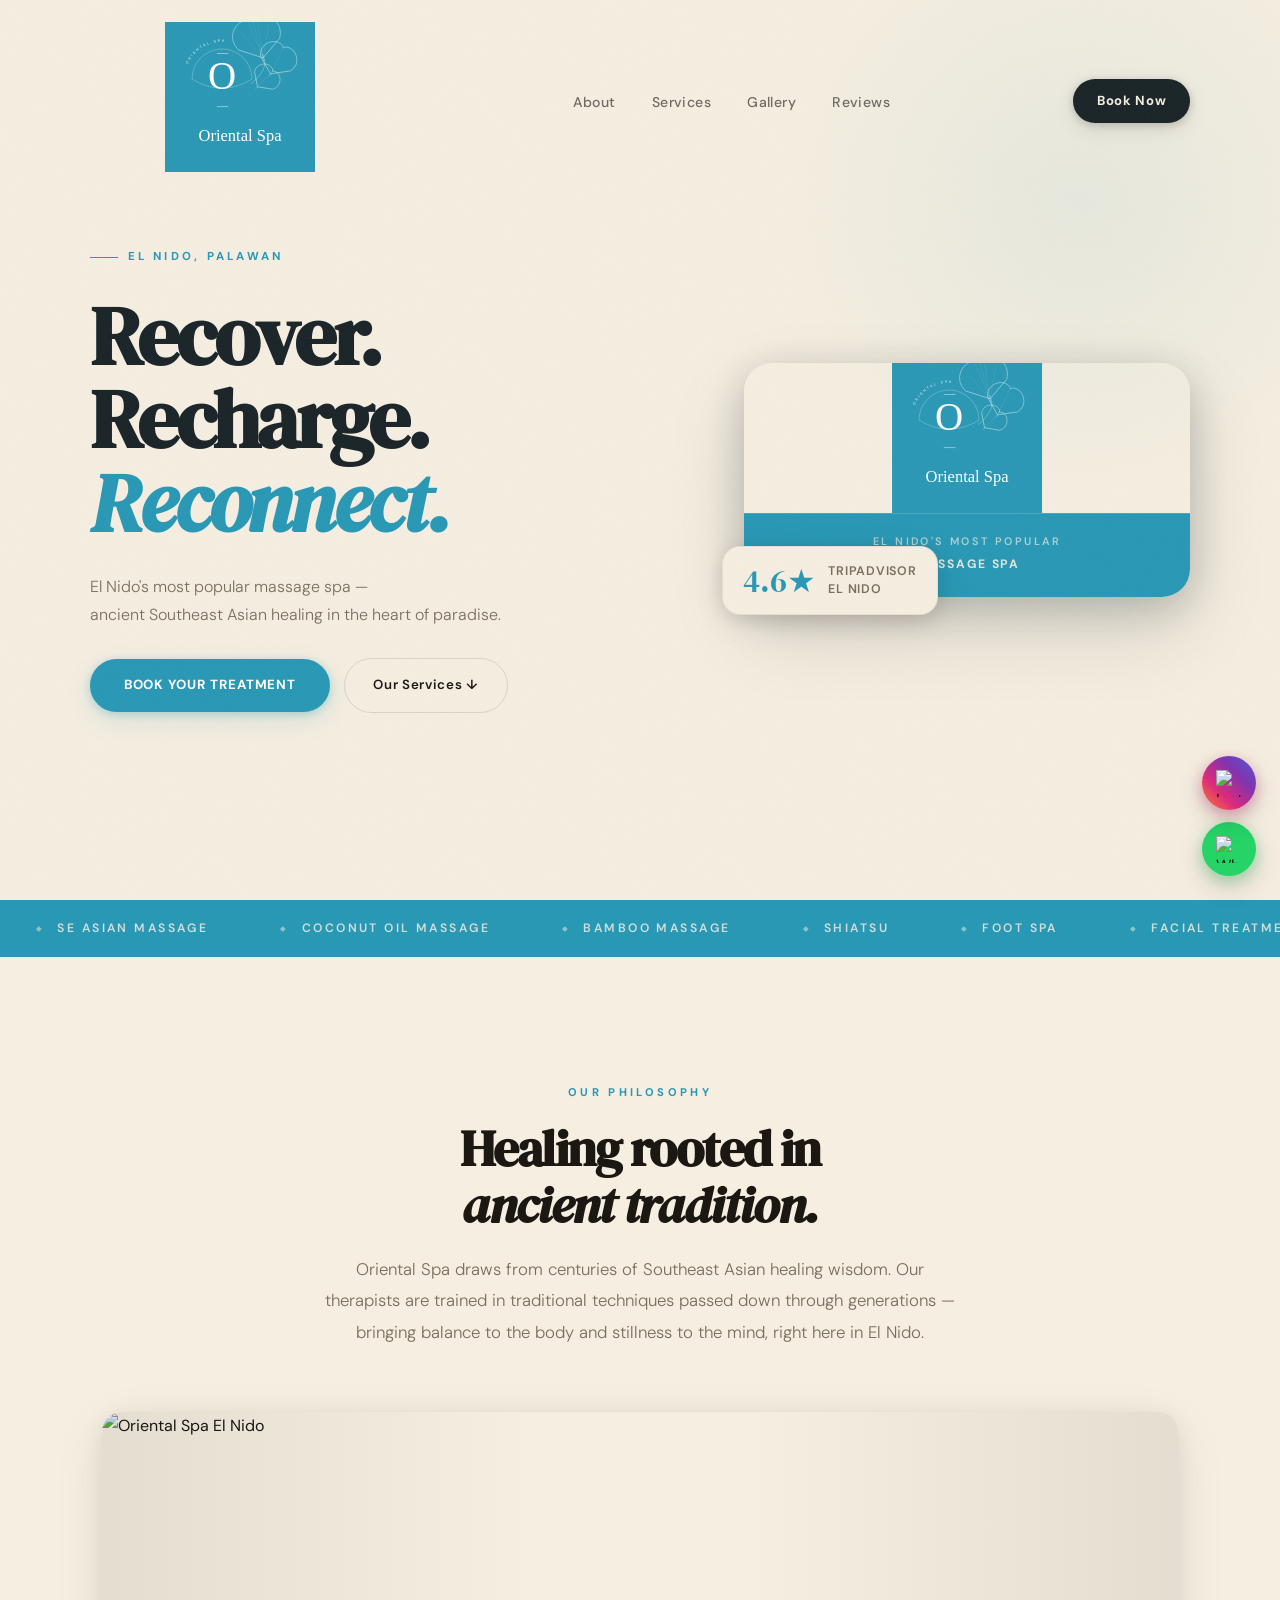
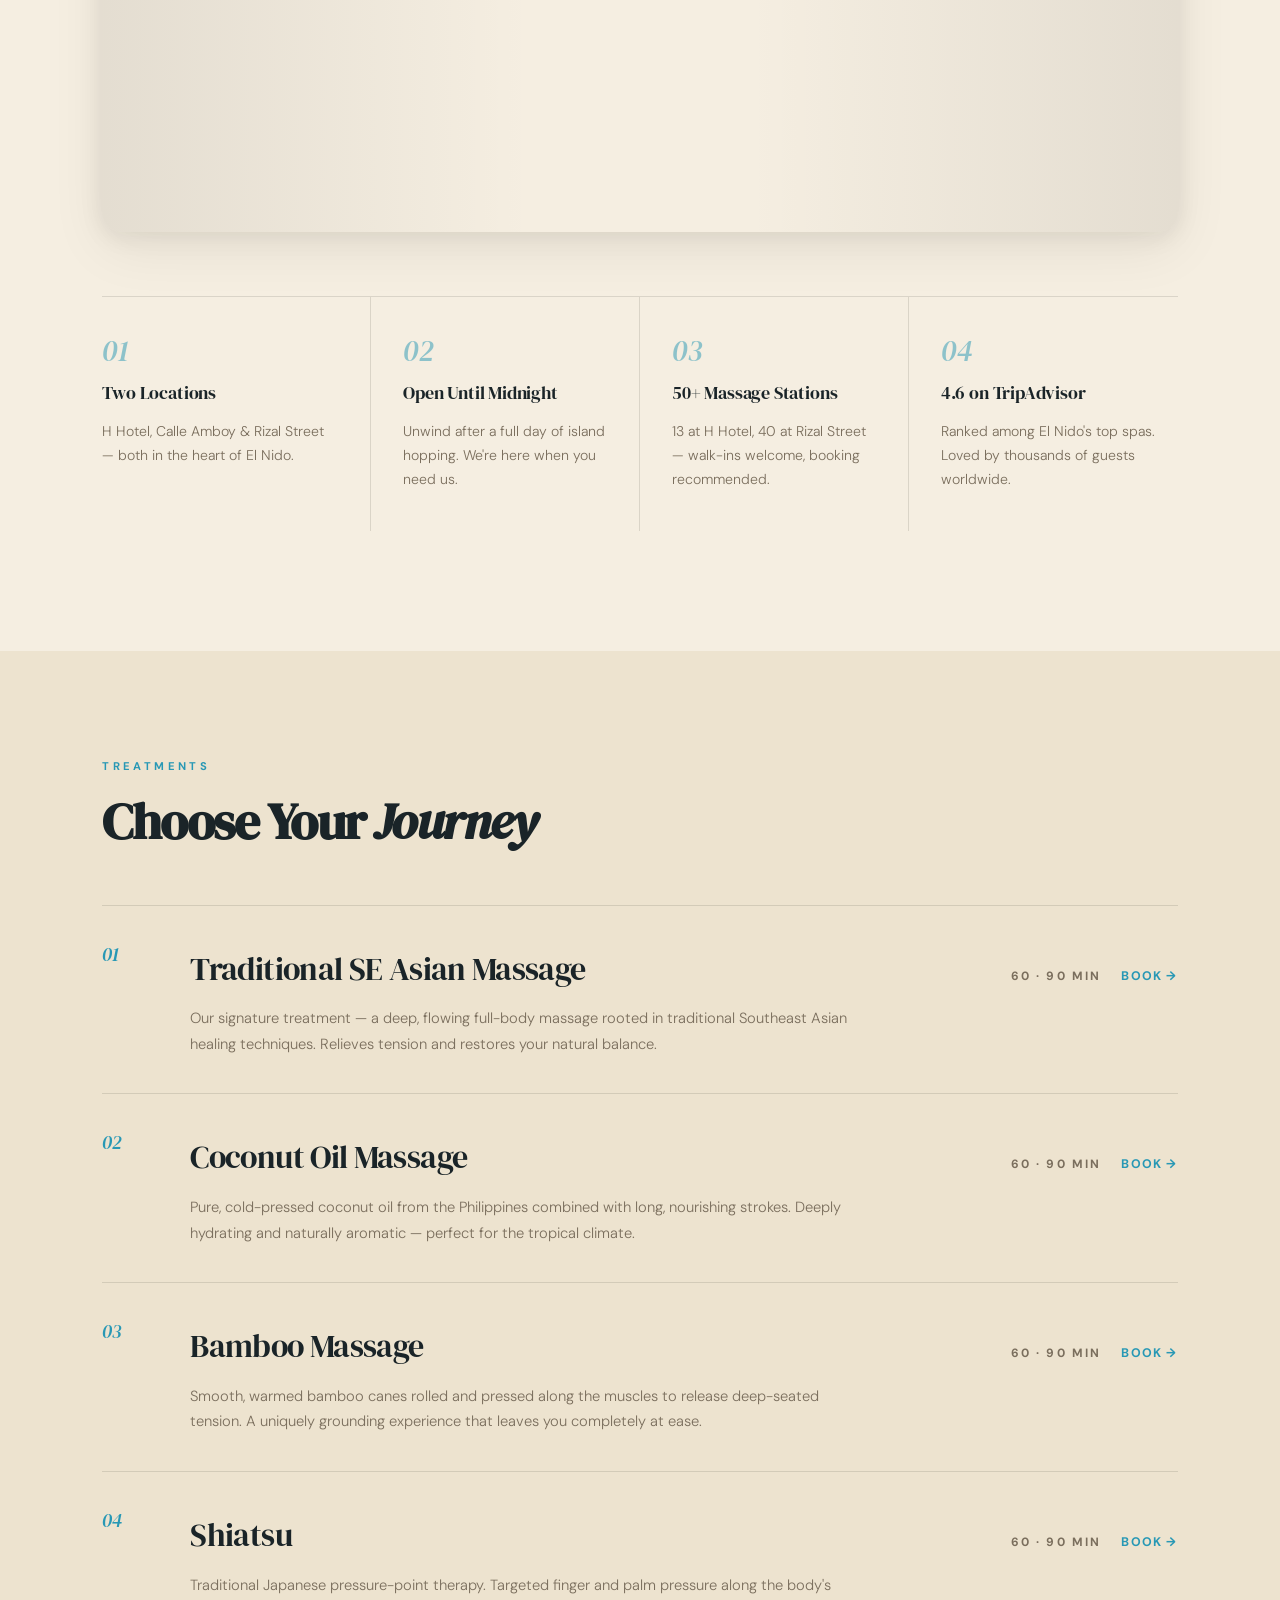
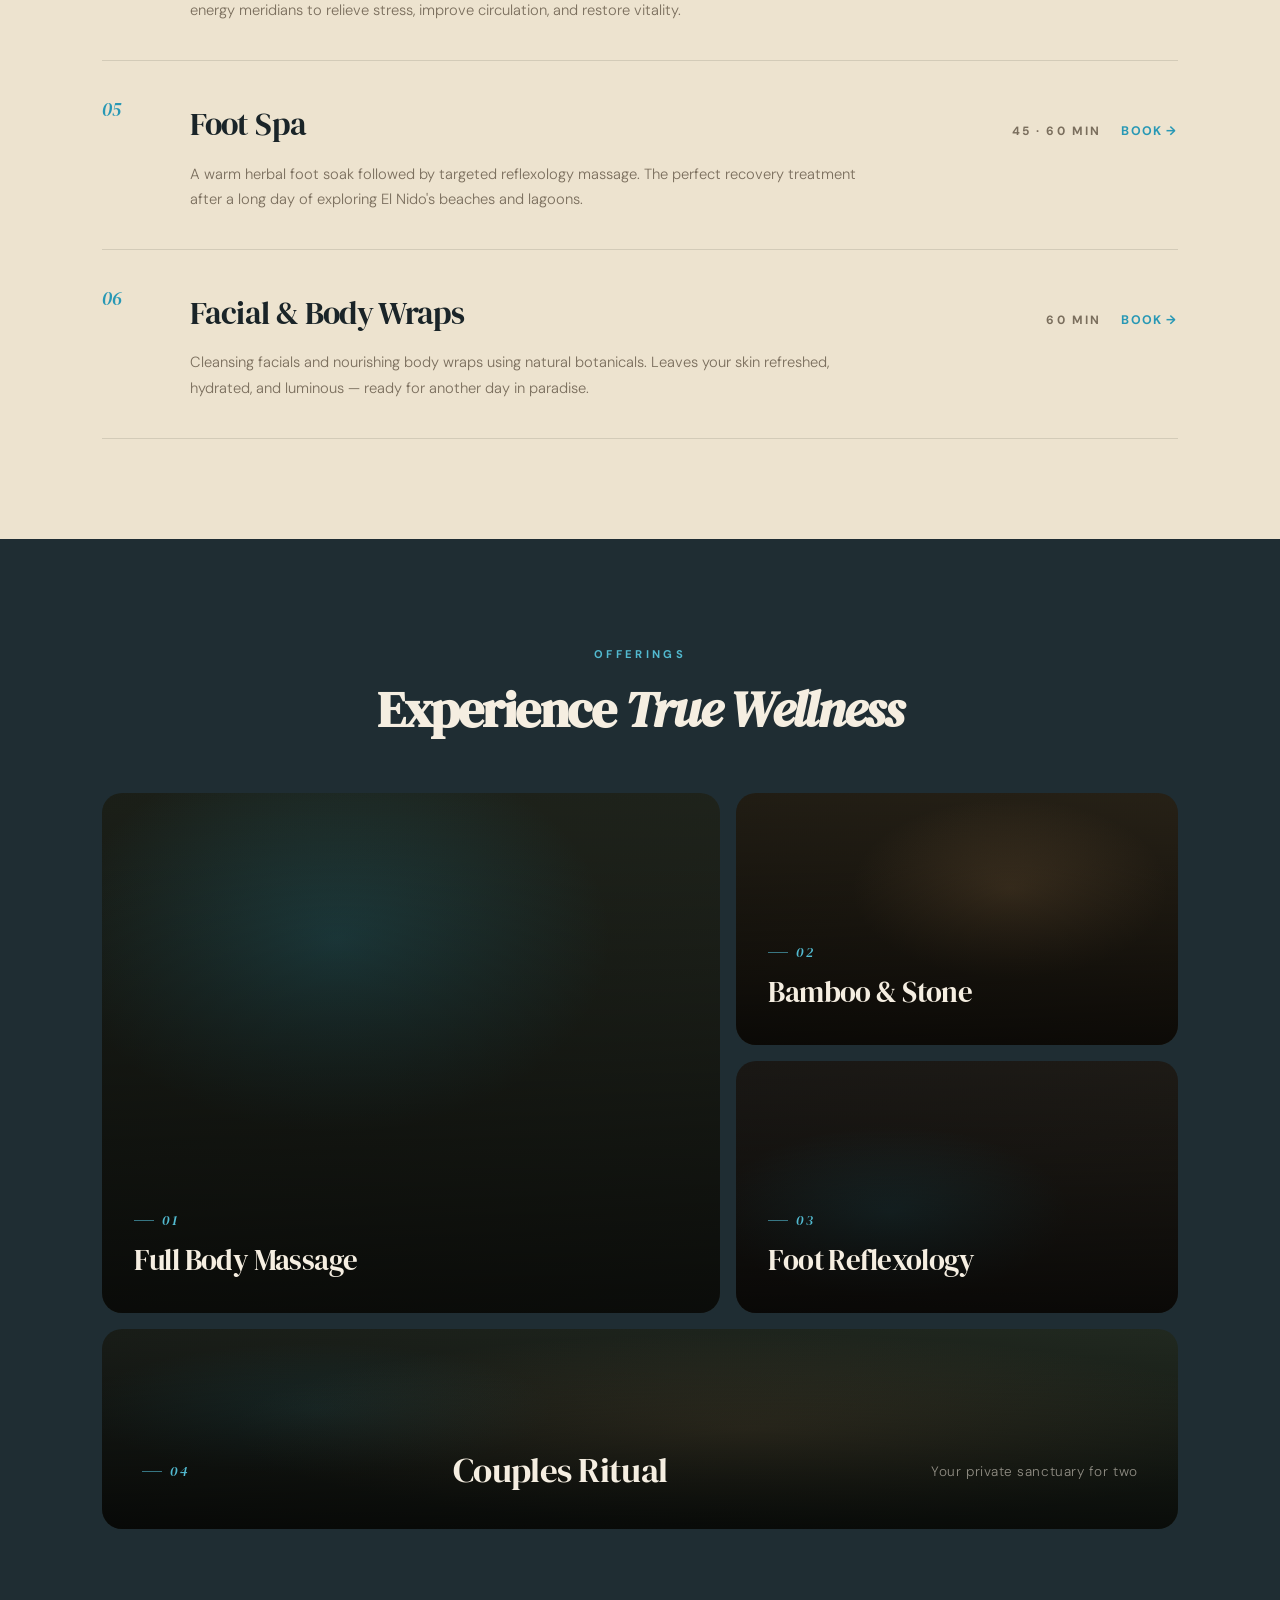
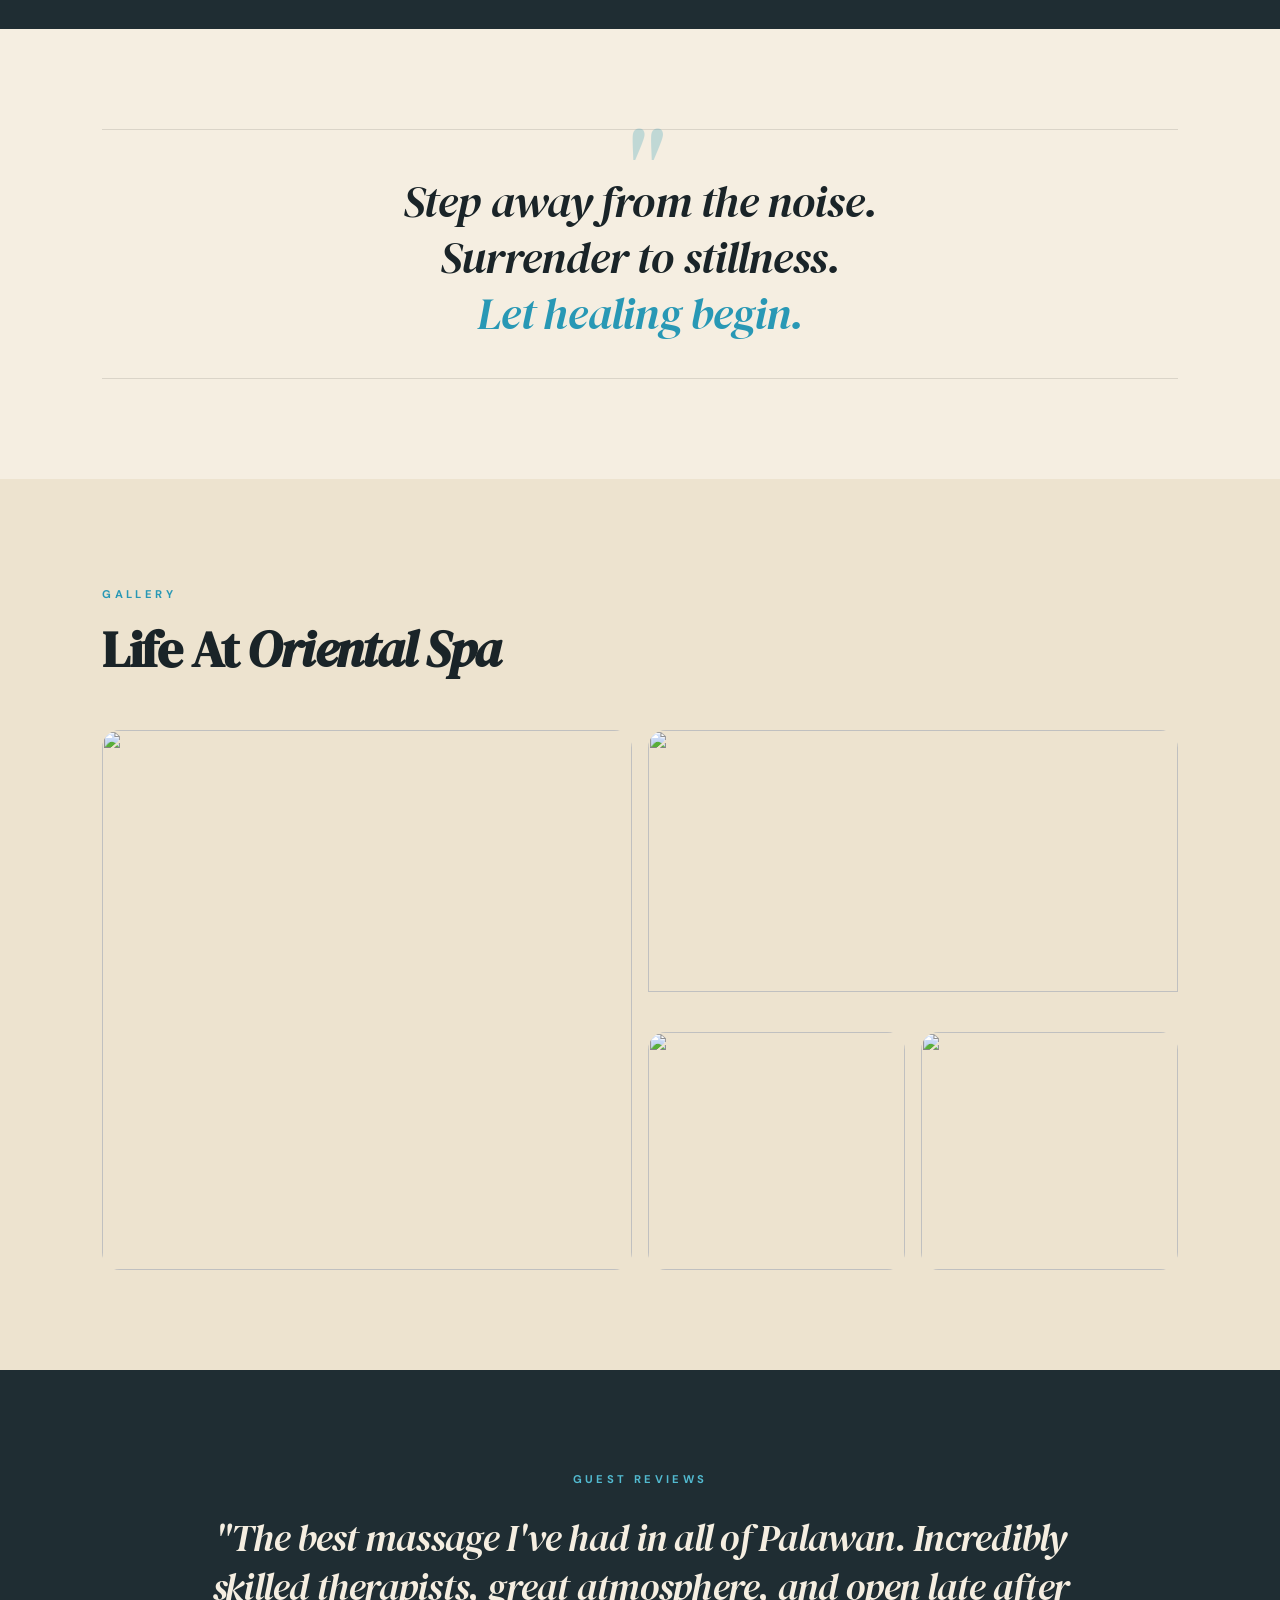
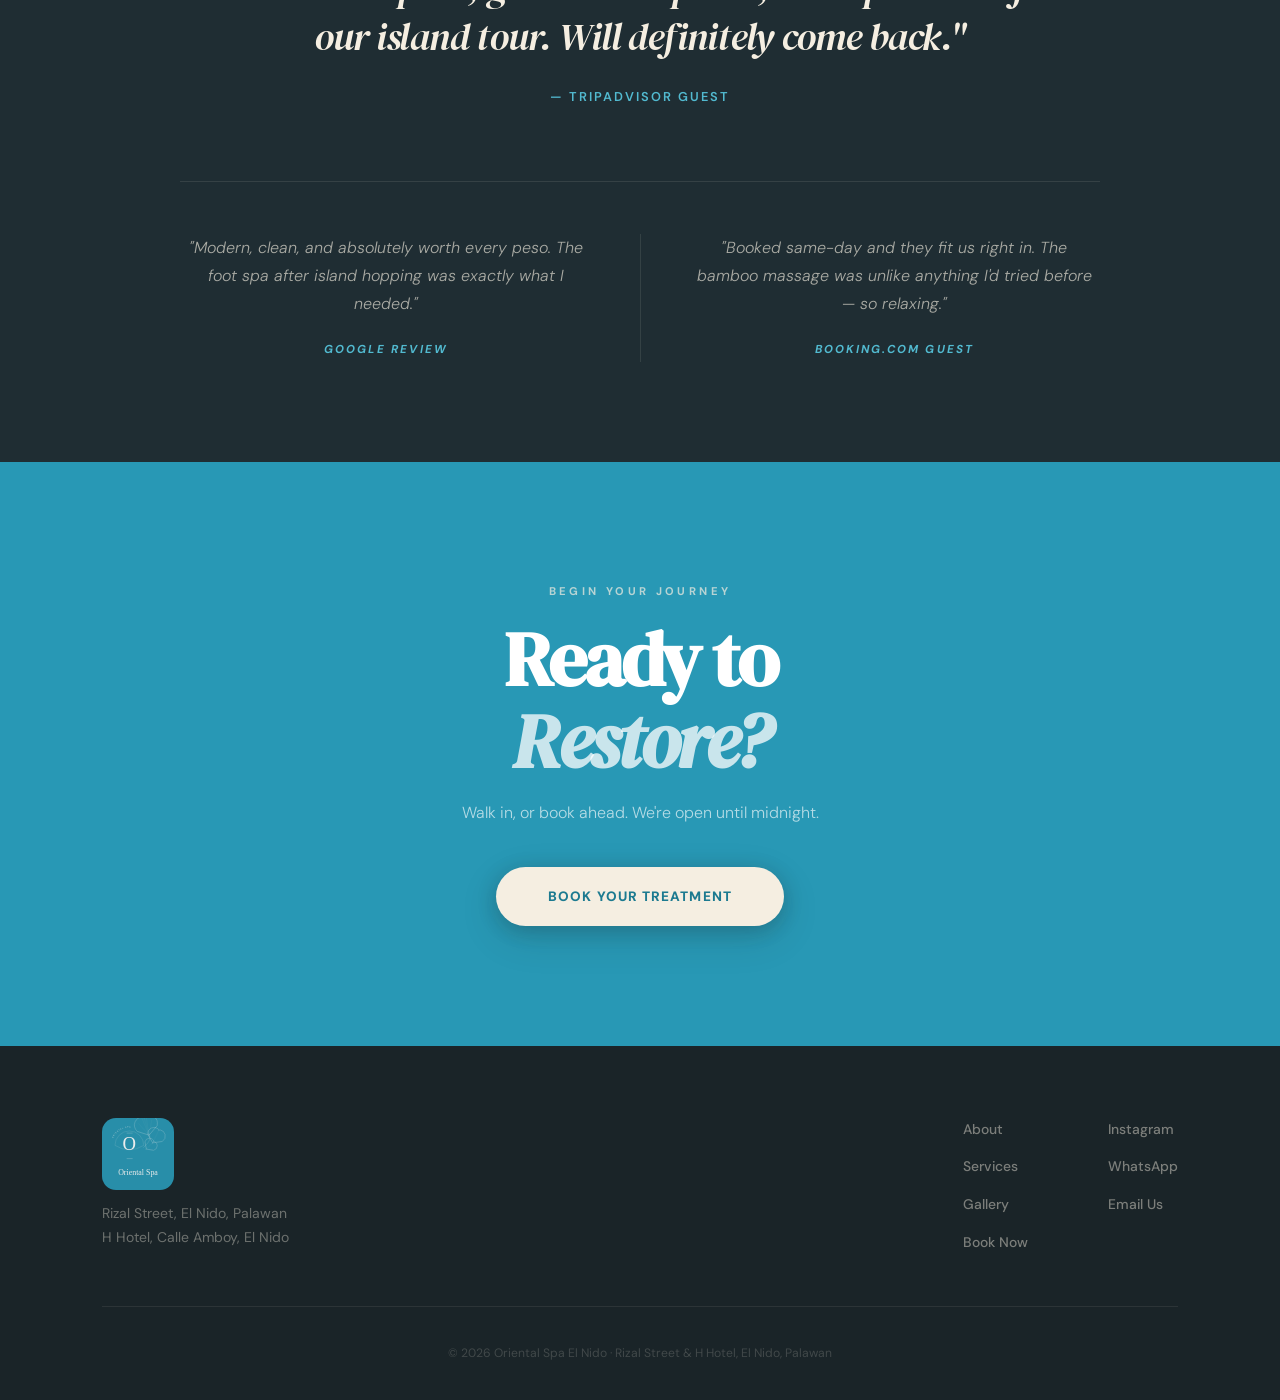
==== commit a868deab: "Add files via upload" ====
--- a/index.html
+++ b/index.html
@@ -13,10 +13,51 @@
 
 <div class="grain"></div>
 
+<!-- ── INLINE SVG LOGO SPRITE ── (no external file needed) -->
+<svg xmlns="http://www.w3.org/2000/svg" style="display:none" aria-hidden="true">
+  <symbol id="logo-oriental-spa" viewBox="0 0 500 500">
+    <rect width="500" height="500" fill="#2A98B5"/>
+    <defs><path id="arc" d="M 66 190 A 124 124 0 0 1 314 190"/></defs>
+    <path d="M 90 190 A 100 100 0 0 1 290 190" fill="none" stroke="rgba(255,255,255,0.62)" stroke-width="1.3"/>
+    <path d="M 90 190 Q 190 252 290 190" fill="none" stroke="rgba(255,255,255,0.62)" stroke-width="1.3"/>
+    <text font-family="'Gill Sans','Trebuchet MS',Arial,sans-serif" font-size="12" letter-spacing="6" fill="rgba(255,255,255,0.90)" font-weight="300"><textPath href="#arc" startOffset="13%">ORIENTAL SPA</textPath></text>
+    <line x1="174" y1="105" x2="210" y2="105" stroke="rgba(255,255,255,0.82)" stroke-width="1.8" stroke-linecap="round"/>
+    <text x="190" y="224" font-family="'Times New Roman','Palatino Linotype',Georgia,serif" font-size="130" fill="white" text-anchor="middle" font-weight="400">O</text>
+    <line x1="174" y1="282" x2="210" y2="282" stroke="rgba(255,255,255,0.82)" stroke-width="1.8" stroke-linecap="round"/>
+    <path d="M 287 206 C 318 178, 348 146, 324 106" fill="none" stroke="rgba(255,255,255,0.68)" stroke-width="1.4"/>
+    <g transform="translate(322,102) rotate(-16)">
+      <path d="M 0 18 L -72 -30 Q -92 -68,-68 -98 Q -44 -124,-14 -116 Q -4 -114,0 -106 Q 4 -114,14 -116 Q 44 -124,68 -98 Q 92 -68,72 -30 Z" fill="none" stroke="rgba(255,255,255,0.88)" stroke-width="1.35"/>
+      <line x1="0" y1="18" x2="-66" y2="-26" stroke="rgba(255,255,255,0.28)" stroke-width="0.85"/>
+      <line x1="0" y1="18" x2="-48" y2="-80" stroke="rgba(255,255,255,0.28)" stroke-width="0.85"/>
+      <line x1="0" y1="18" x2="-16" y2="-114" stroke="rgba(255,255,255,0.28)" stroke-width="0.85"/>
+      <line x1="0" y1="18" x2="0" y2="-106" stroke="rgba(255,255,255,0.28)" stroke-width="0.85"/>
+      <line x1="0" y1="18" x2="16" y2="-114" stroke="rgba(255,255,255,0.28)" stroke-width="0.85"/>
+      <line x1="0" y1="18" x2="48" y2="-80" stroke="rgba(255,255,255,0.28)" stroke-width="0.85"/>
+      <line x1="0" y1="18" x2="66" y2="-26" stroke="rgba(255,255,255,0.28)" stroke-width="0.85"/>
+      <line x1="0" y1="18" x2="0" y2="30" stroke="rgba(255,255,255,0.62)" stroke-width="1.3"/>
+    </g>
+    <g transform="translate(358,160) rotate(26)">
+      <path d="M 0 14 L -56 -24 Q -72 -52,-52 -76 Q -34 -96,-10 -90 Q -3 -88,0 -82 Q 3 -88,10 -90 Q 34 -96,52 -76 Q 72 -52,56 -24 Z" fill="none" stroke="rgba(255,255,255,0.88)" stroke-width="1.35"/>
+      <line x1="0" y1="14" x2="-50" y2="-20" stroke="rgba(255,255,255,0.28)" stroke-width="0.85"/>
+      <line x1="0" y1="14" x2="0" y2="-82" stroke="rgba(255,255,255,0.28)" stroke-width="0.85"/>
+      <line x1="0" y1="14" x2="50" y2="-20" stroke="rgba(255,255,255,0.28)" stroke-width="0.85"/>
+      <line x1="0" y1="14" x2="0" y2="24" stroke="rgba(255,255,255,0.62)" stroke-width="1.3"/>
+    </g>
+    <g transform="translate(316,208) rotate(44)">
+      <path d="M 0 11 L -42 -18 Q -54 -40,-38 -58 Q -24 -72,-7 -67 Q -2 -65,0 -60 Q 2 -65,7 -67 Q 24 -72,38 -58 Q 54 -40,42 -18 Z" fill="none" stroke="rgba(255,255,255,0.88)" stroke-width="1.35"/>
+      <line x1="0" y1="11" x2="-38" y2="-16" stroke="rgba(255,255,255,0.28)" stroke-width="0.85"/>
+      <line x1="0" y1="11" x2="0" y2="-60" stroke="rgba(255,255,255,0.28)" stroke-width="0.85"/>
+      <line x1="0" y1="11" x2="38" y2="-16" stroke="rgba(255,255,255,0.28)" stroke-width="0.85"/>
+      <line x1="0" y1="11" x2="0" y2="20" stroke="rgba(255,255,255,0.62)" stroke-width="1.3"/>
+    </g>
+    <text x="250" y="396" font-family="Georgia,'Palatino Linotype','Times New Roman',serif" font-size="55" fill="white" text-anchor="middle" font-weight="400">Oriental Spa</text>
+  </symbol>
+</svg>
+
 <!-- ── NAVBAR ── -->
 <header class="navbar">
-  <a href="index.html">
-    <img src="assets/logo.svg" alt="Oriental Spa El Nido" class="nav-logo-img">
+  <a href="index.html" class="nav-logo-wrap">
+    <svg class="nav-logo-svg" aria-label="Oriental Spa El Nido"><use href="#logo-oriental-spa"/></svg>
   </a>
 
   <nav>
@@ -52,7 +93,7 @@
 
   <div class="hero-right">
     <div class="hero-brand-panel">
-      <img src="assets/logo.svg" alt="Oriental Spa El Nido" class="hero-brand-logo">
+      <svg class="hero-brand-logo" aria-label="Oriental Spa El Nido"><use href="#logo-oriental-spa"/></svg>
       <div class="hero-brand-meta">
         <span>El Nido's Most Popular</span>
         <strong>Massage Spa</strong>
@@ -341,7 +382,7 @@
 <footer>
   <div class="footer-inner">
     <div class="footer-brand">
-      <img src="assets/logo.svg" alt="Oriental Spa El Nido" class="footer-logo-img">
+      <svg class="footer-logo-img" aria-label="Oriental Spa El Nido"><use href="#logo-oriental-spa"/></svg>
       <p>Rizal Street, El Nido, Palawan</p>
       <p>H Hotel, Calle Amboy, El Nido</p>
     </div>
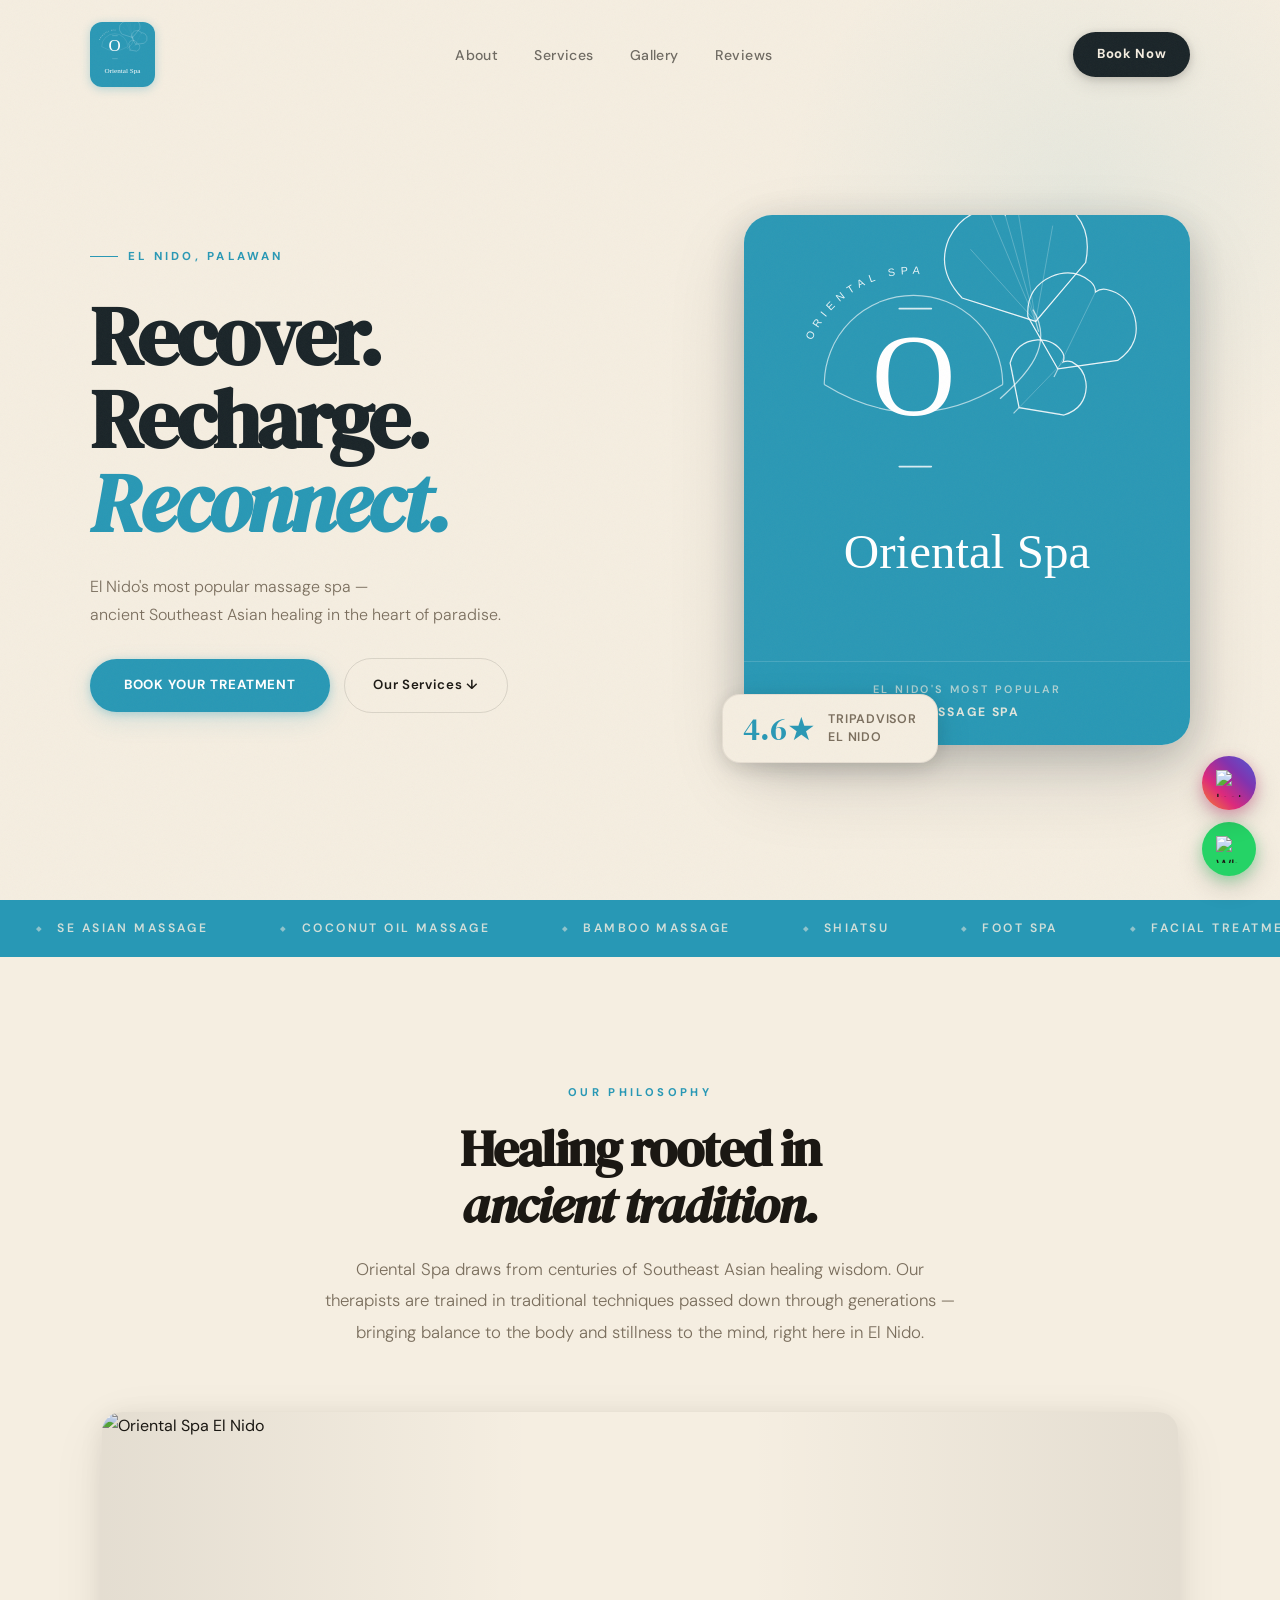
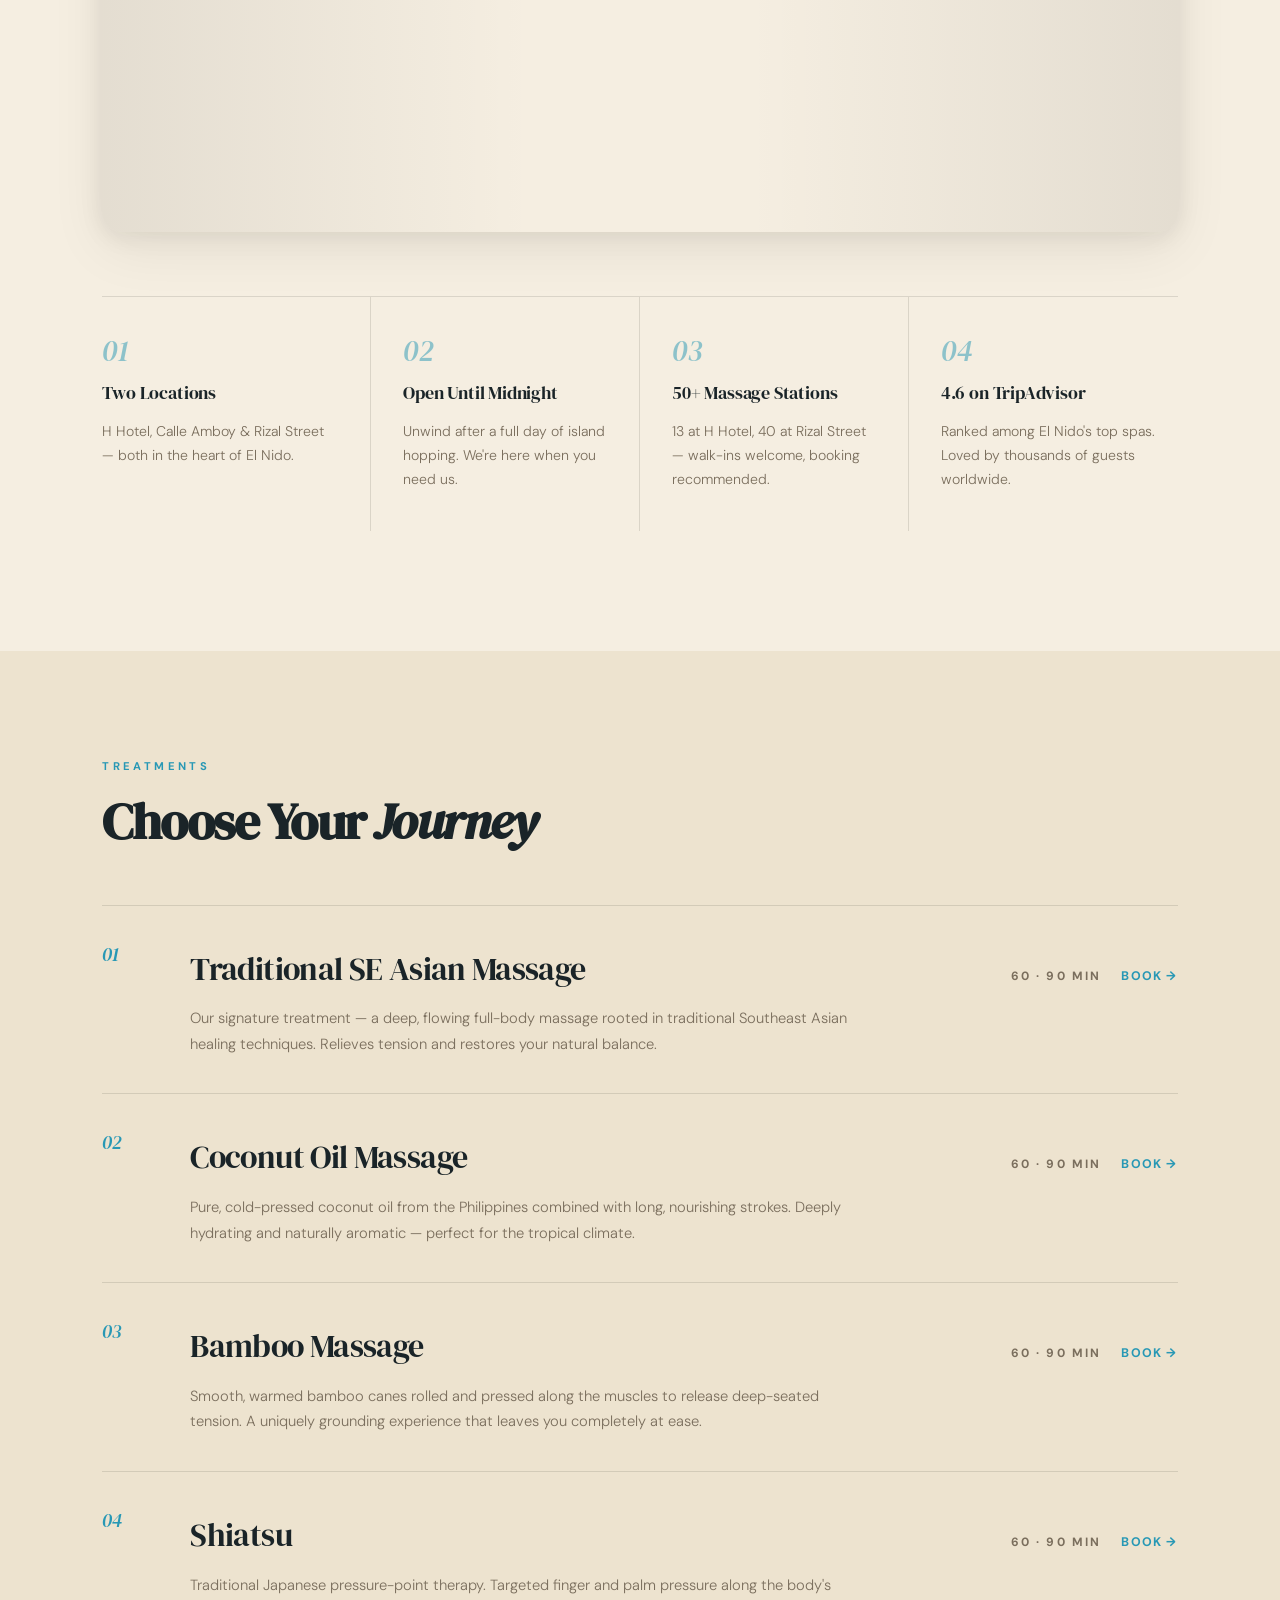
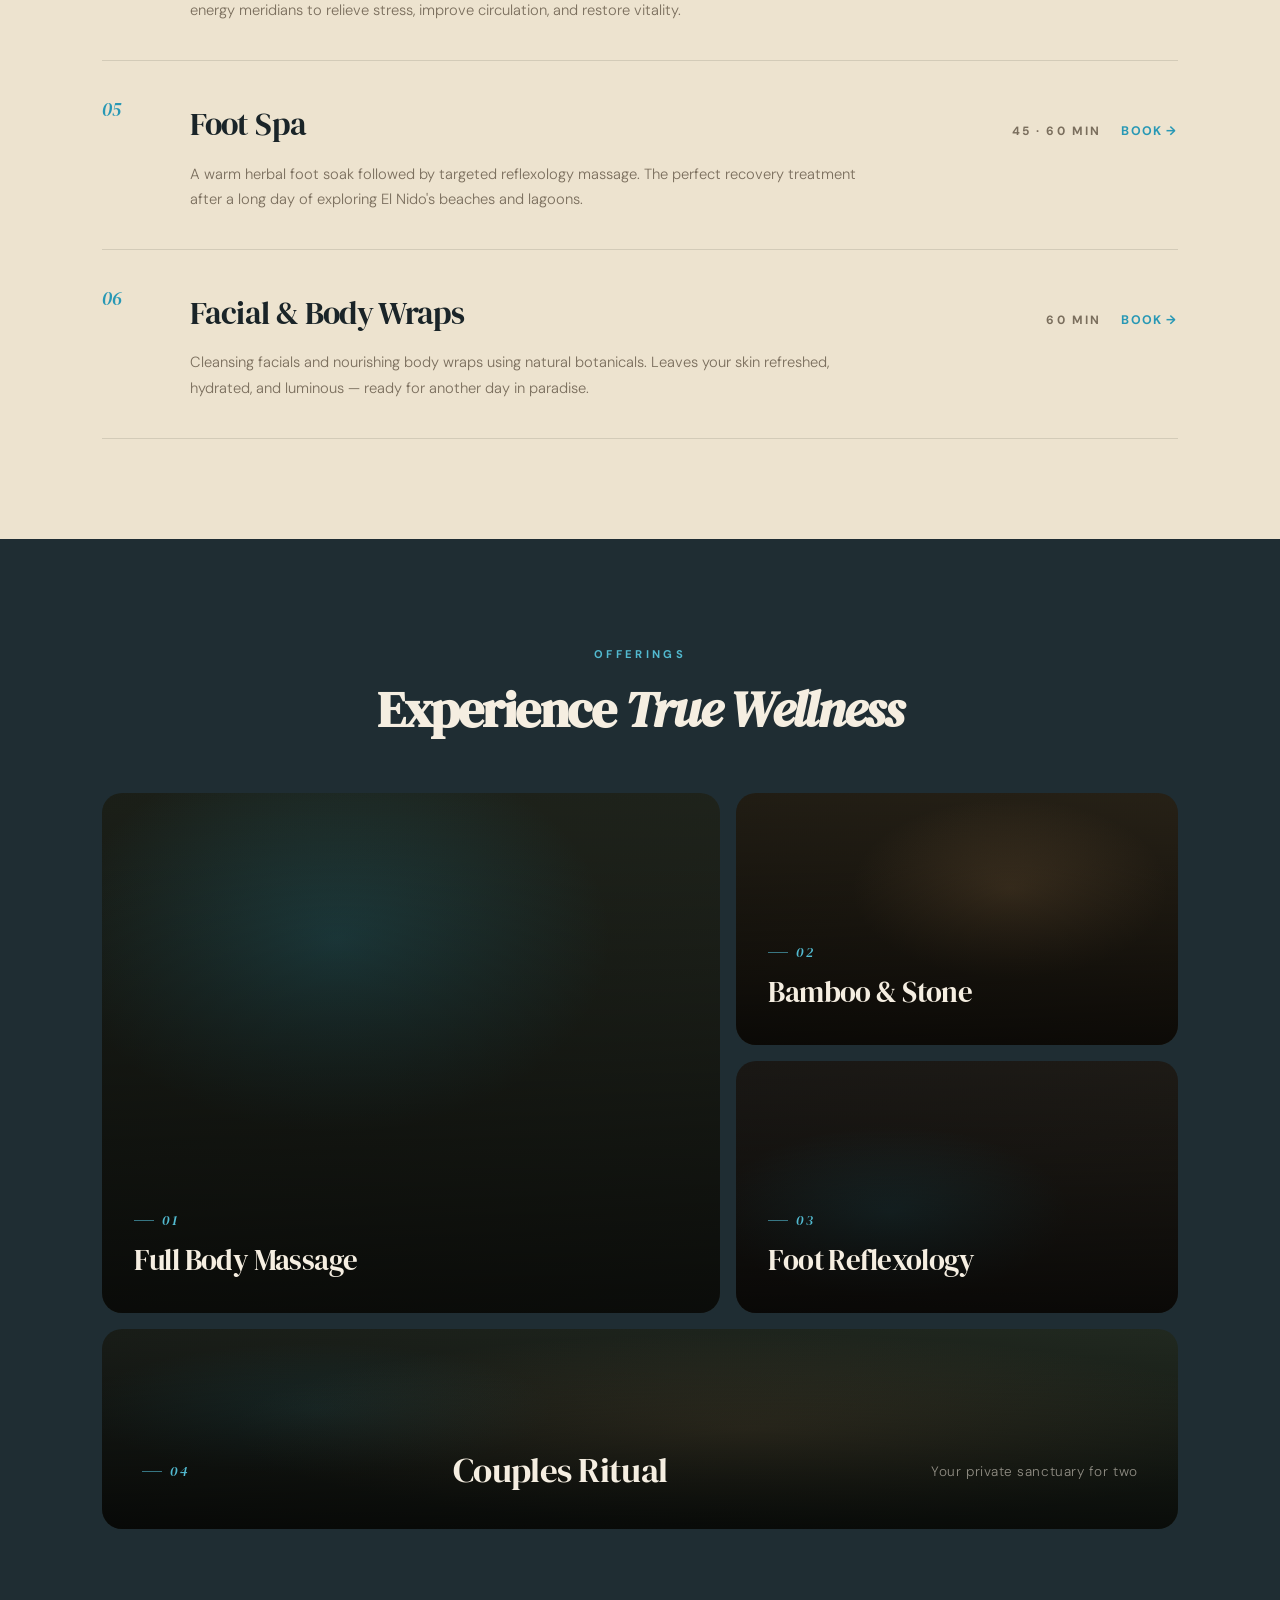
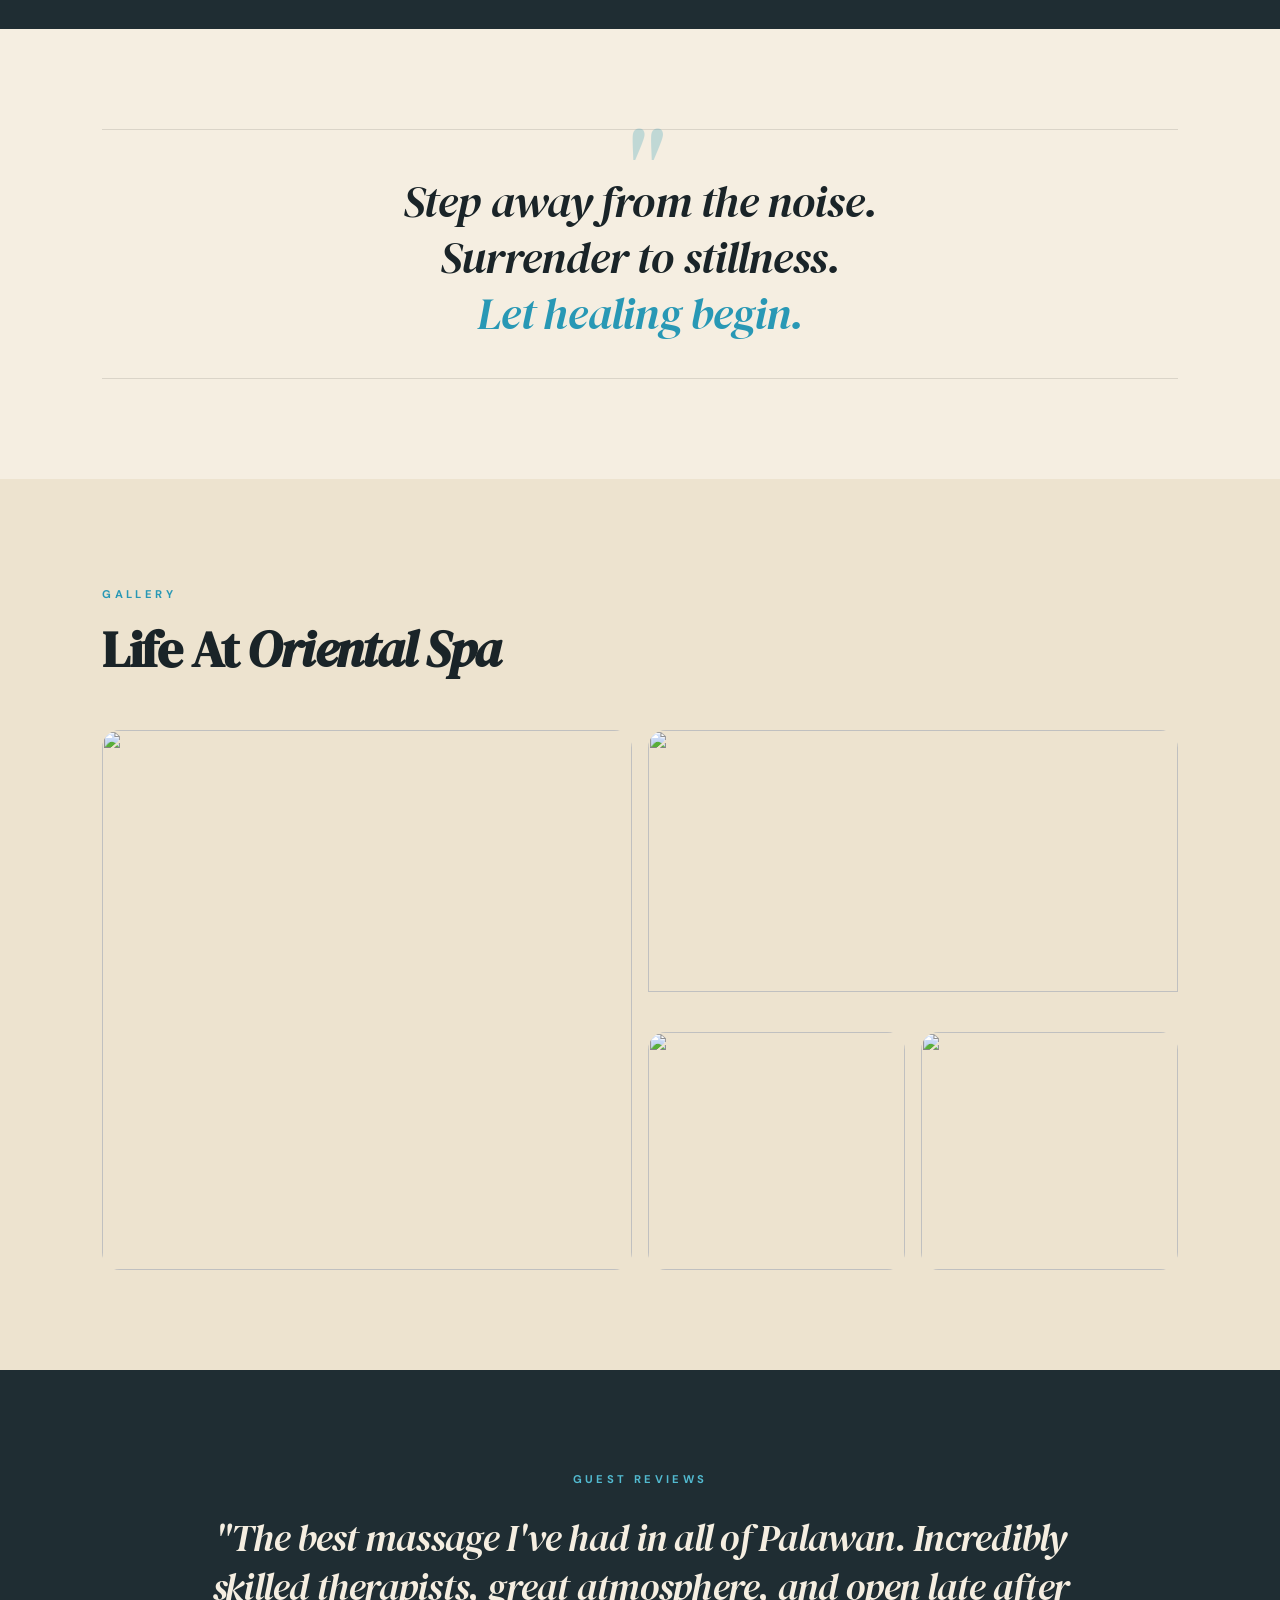
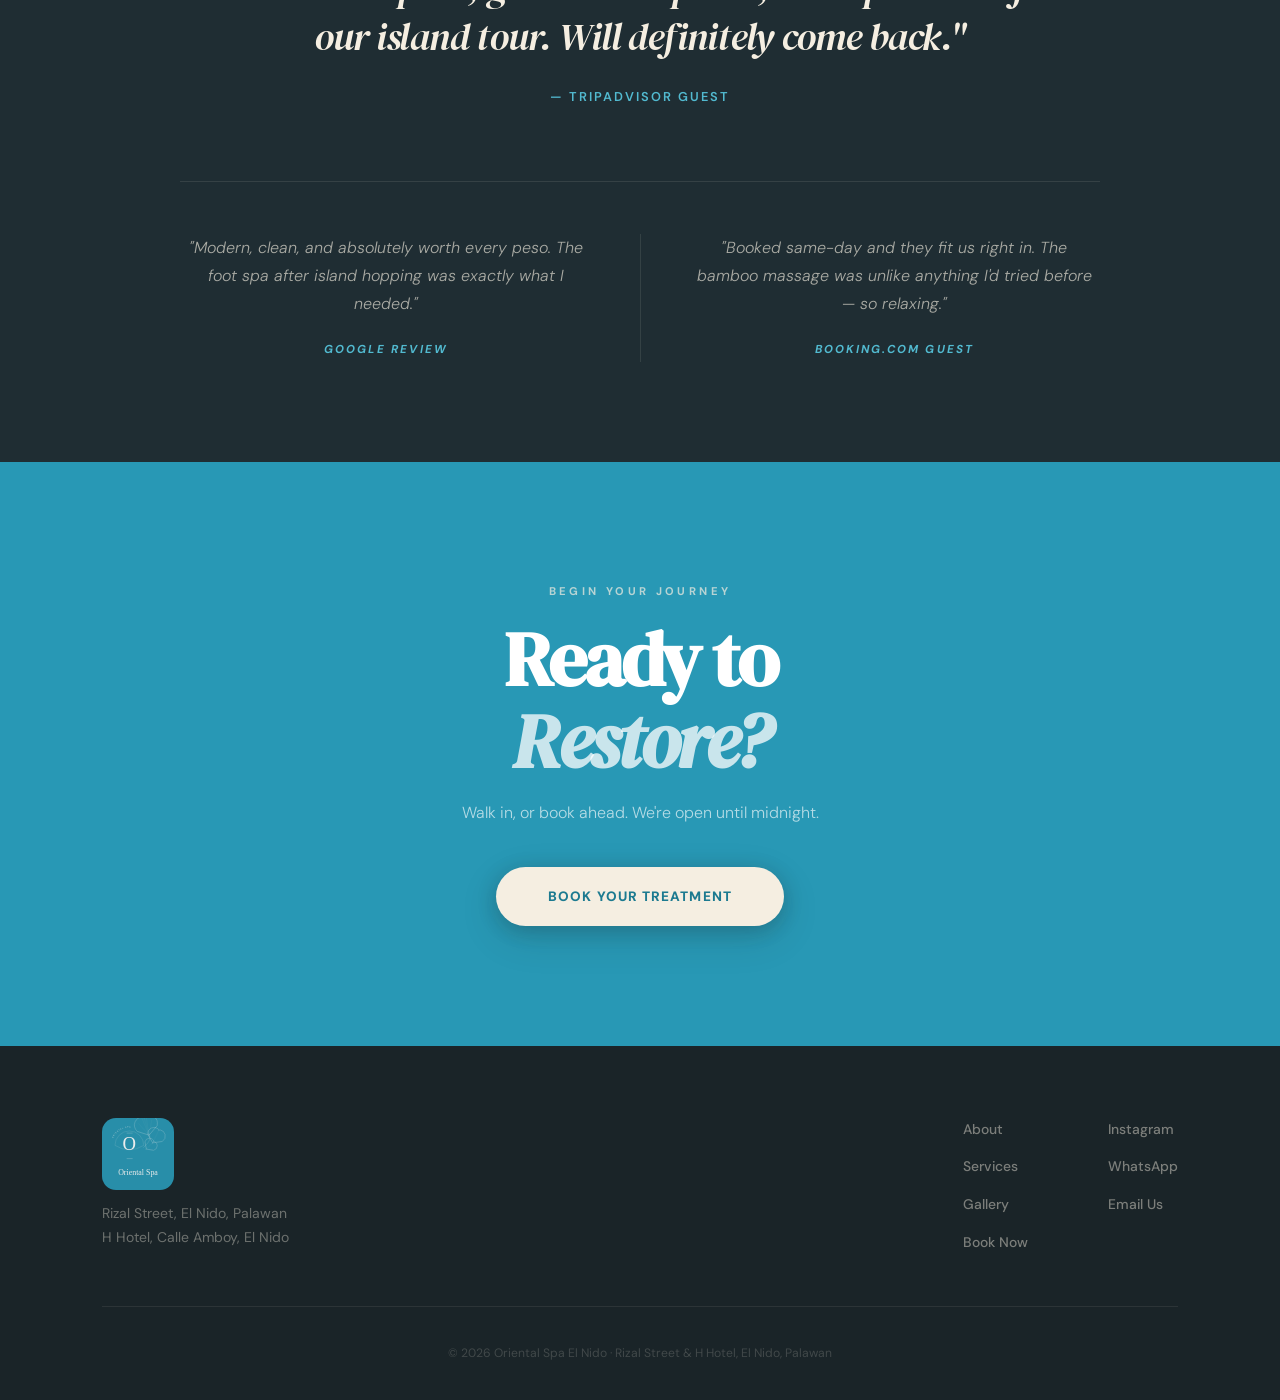
==== commit 5b72cb7b: "Add files via upload" ====
--- a/index.html
+++ b/index.html
@@ -15,9 +15,9 @@
 
 <!-- ── INLINE SVG LOGO SPRITE ── (no external file needed) -->
 <svg xmlns="http://www.w3.org/2000/svg" style="display:none" aria-hidden="true">
+  <defs><path id="arc" d="M 66 190 A 124 124 0 0 1 314 190"/></defs>
   <symbol id="logo-oriental-spa" viewBox="0 0 500 500">
     <rect width="500" height="500" fill="#2A98B5"/>
-    <defs><path id="arc" d="M 66 190 A 124 124 0 0 1 314 190"/></defs>
     <path d="M 90 190 A 100 100 0 0 1 290 190" fill="none" stroke="rgba(255,255,255,0.62)" stroke-width="1.3"/>
     <path d="M 90 190 Q 190 252 290 190" fill="none" stroke="rgba(255,255,255,0.62)" stroke-width="1.3"/>
     <text font-family="'Gill Sans','Trebuchet MS',Arial,sans-serif" font-size="12" letter-spacing="6" fill="rgba(255,255,255,0.90)" font-weight="300"><textPath href="#arc" startOffset="13%">ORIENTAL SPA</textPath></text>
@@ -56,8 +56,8 @@
 
 <!-- ── NAVBAR ── -->
 <header class="navbar">
-  <a href="index.html" class="nav-logo-wrap">
-    <svg class="nav-logo-svg" aria-label="Oriental Spa El Nido"><use href="#logo-oriental-spa"/></svg>
+  <a href="index.html" style="display:block;width:65px;height:65px;border-radius:12px;overflow:hidden;flex-shrink:0;box-shadow:0 2px 10px rgba(40,152,181,0.30);">
+    <svg width="65" height="65" viewBox="0 0 500 500" aria-label="Oriental Spa El Nido" style="display:block;"><use href="#logo-oriental-spa"/></svg>
   </a>
 
   <nav>
@@ -93,7 +93,7 @@
 
   <div class="hero-right">
     <div class="hero-brand-panel">
-      <svg class="hero-brand-logo" aria-label="Oriental Spa El Nido"><use href="#logo-oriental-spa"/></svg>
+      <svg class="hero-brand-logo" viewBox="0 0 500 500" aria-label="Oriental Spa El Nido" style="width:100%;aspect-ratio:1;display:block;"><use href="#logo-oriental-spa"/></svg>
       <div class="hero-brand-meta">
         <span>El Nido's Most Popular</span>
         <strong>Massage Spa</strong>
@@ -382,7 +382,9 @@
 <footer>
   <div class="footer-inner">
     <div class="footer-brand">
-      <svg class="footer-logo-img" aria-label="Oriental Spa El Nido"><use href="#logo-oriental-spa"/></svg>
+      <div style="width:72px;height:72px;border-radius:14px;overflow:hidden;margin-bottom:12px;opacity:0.92;flex-shrink:0;">
+        <svg width="72" height="72" viewBox="0 0 500 500" aria-label="Oriental Spa El Nido" style="display:block;"><use href="#logo-oriental-spa"/></svg>
+      </div>
       <p>Rizal Street, El Nido, Palawan</p>
       <p>H Hotel, Calle Amboy, El Nido</p>
     </div>
--- a/style.css
+++ b/style.css
@@ -76,16 +76,14 @@
   box-shadow: 0 1px 0 var(--border);
 }
 
-/* Navbar logo image */
-.nav-logo-img {
-  height: 46px;
-  width: 46px;
-  border-radius: 11px;
-  display: block;
+/* Navbar logo — inline styles handle the sizing, class is for hover transition */
+.navbar a[href="index.html"] {
   transition: transform 0.3s cubic-bezier(0.34, 1.56, 0.64, 1), box-shadow 0.3s ease;
-  box-shadow: 0 2px 10px rgba(40,152,181,0.28);
-}
-.nav-logo-img:hover { transform: scale(1.07); box-shadow: 0 4px 18px rgba(40,152,181,0.38); }
+}
+.navbar a[href="index.html"]:hover {
+  transform: scale(1.07);
+  box-shadow: 0 4px 18px rgba(40,152,181,0.38) !important;
+}
 
 /* Hero brand panel (logo showcase) */
 .hero-brand-panel {
@@ -98,9 +96,9 @@
   position: relative;
 }
 .hero-brand-logo {
-  width: 100%; height: auto;
-  display: block; border-radius: 0;
-  object-fit: cover;
+  width: 100%;
+  aspect-ratio: 1;
+  display: block;
 }
 .hero-brand-meta {
   display: flex; flex-direction: column; align-items: center; gap: 4px;
@@ -122,9 +120,9 @@
 /* Footer logo */
 .footer-logo-img {
   height: 72px; width: 72px;
-  border-radius: 14px; object-fit: cover;
+  border-radius: 14px; overflow: hidden;
   display: block; margin-bottom: 12px;
-  opacity: 0.92;
+  opacity: 0.92; flex-shrink: 0;
 }
 
 .nav-links { display: flex; gap: 36px; list-style: none; }
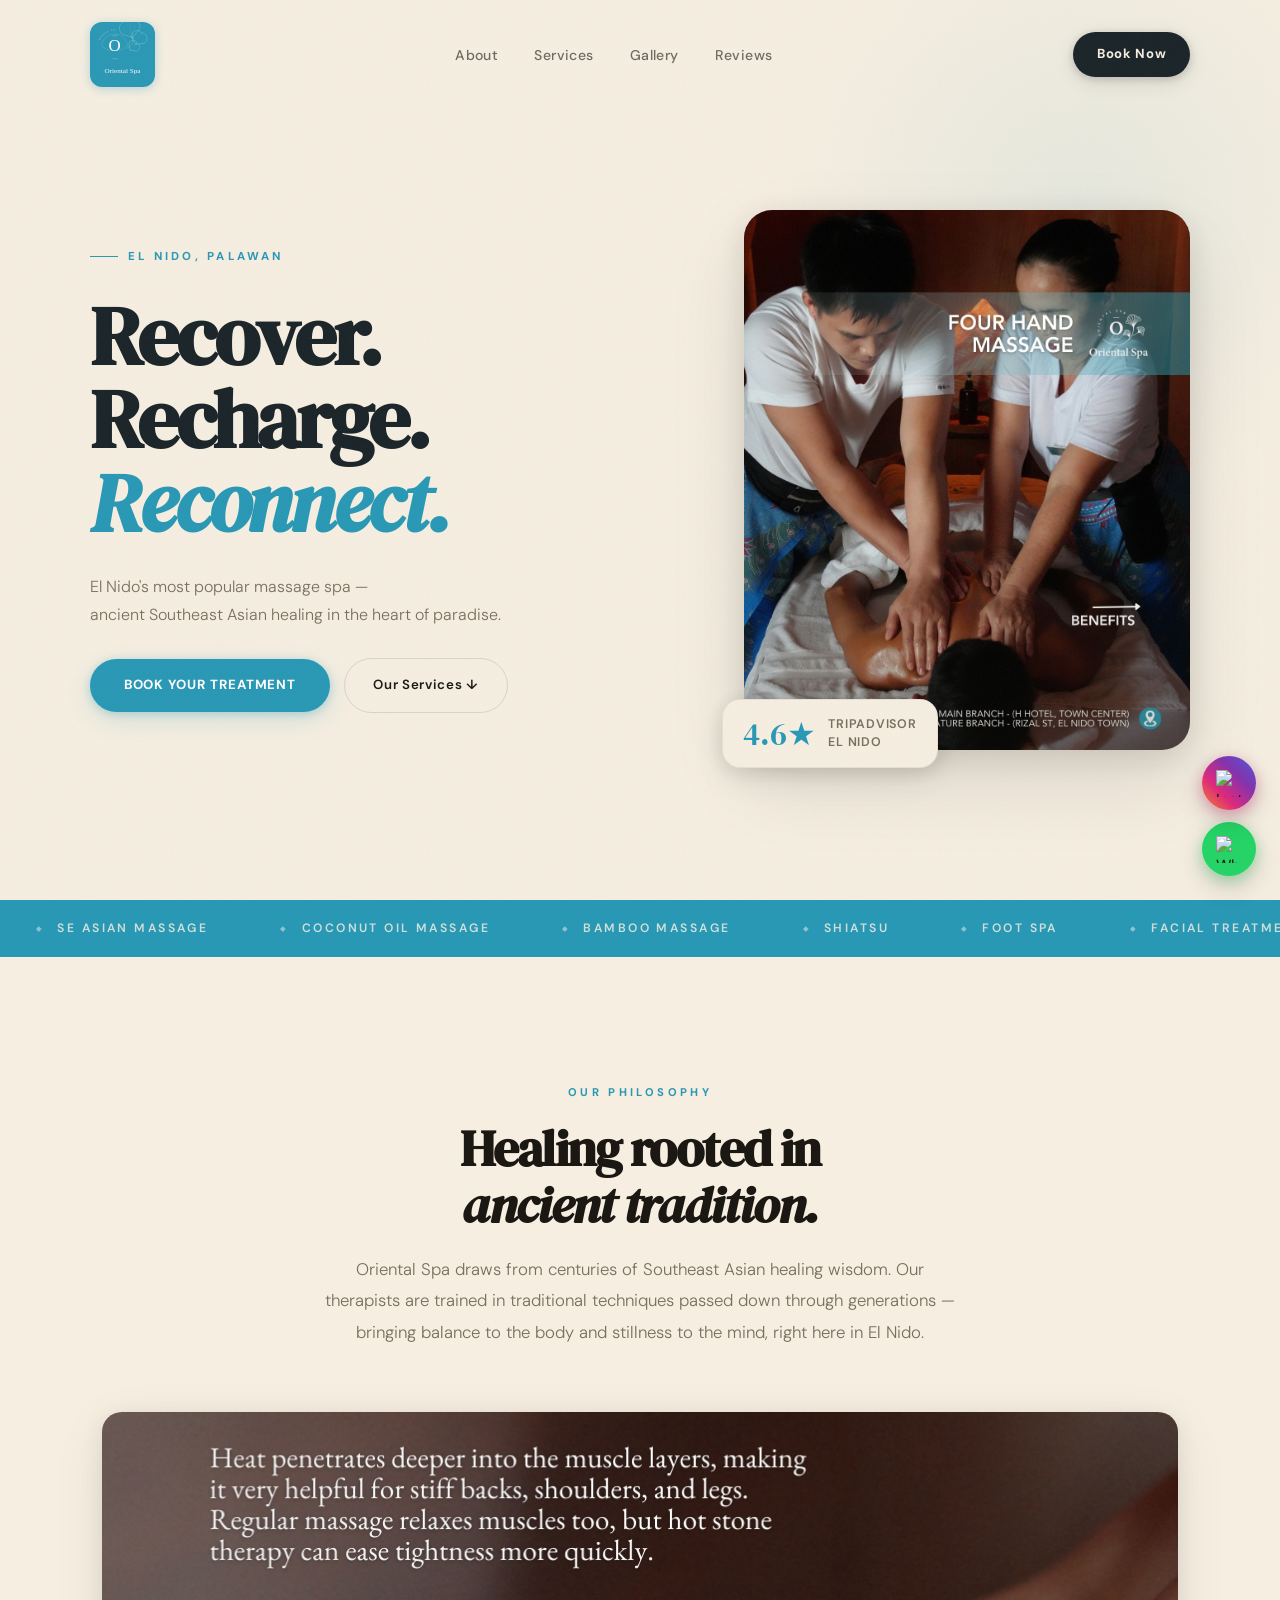
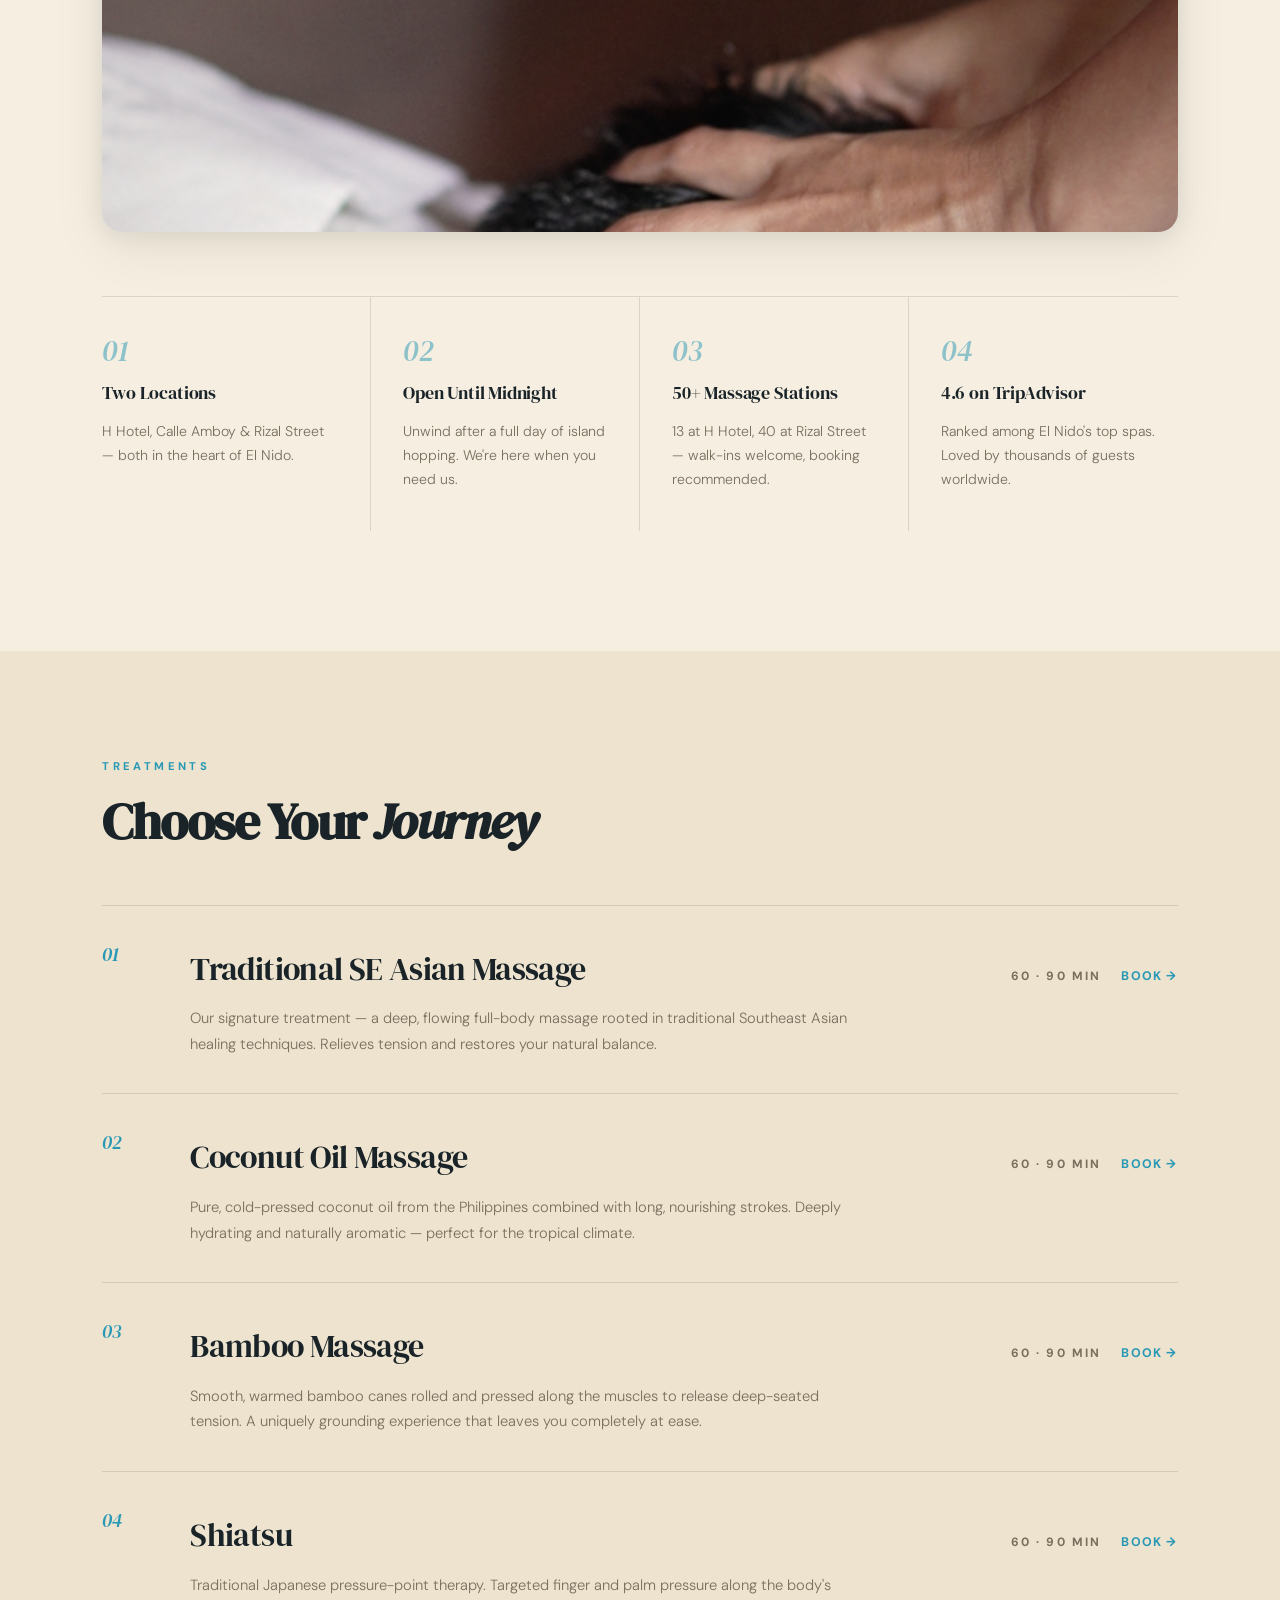
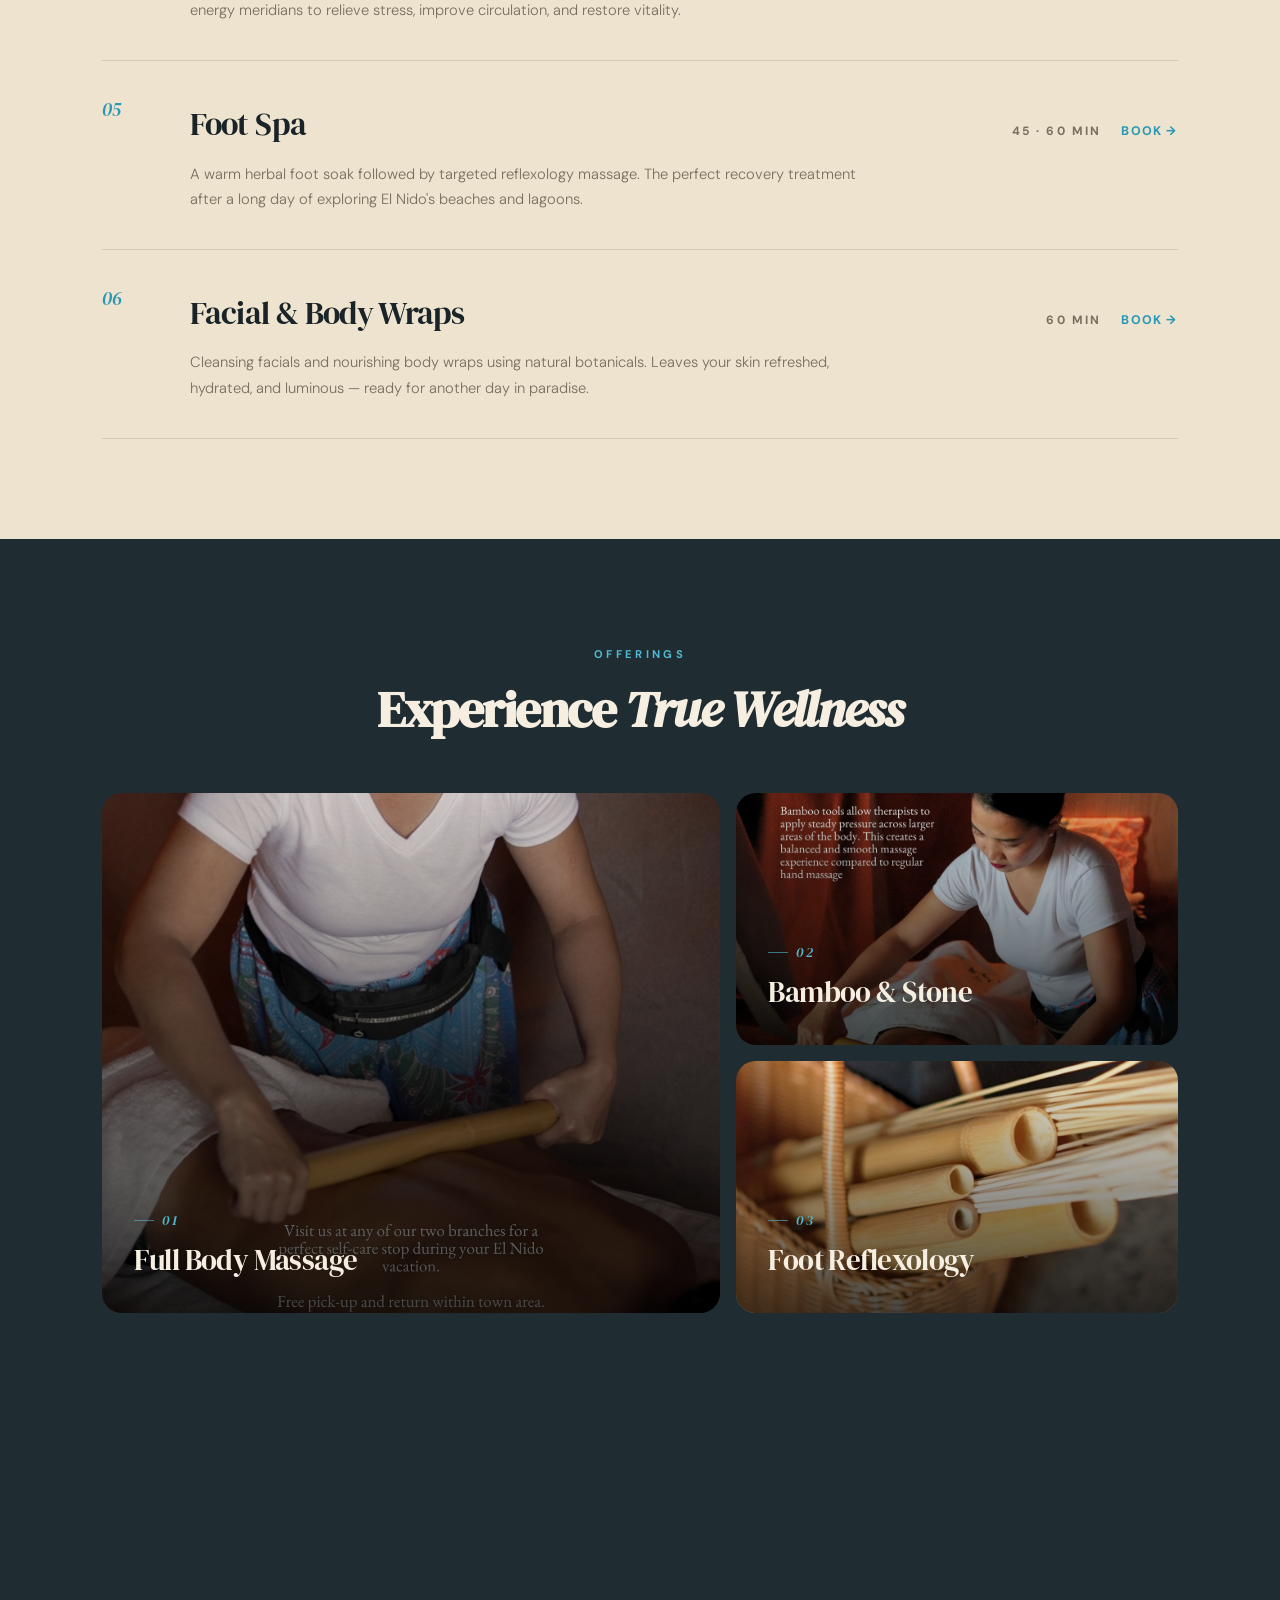
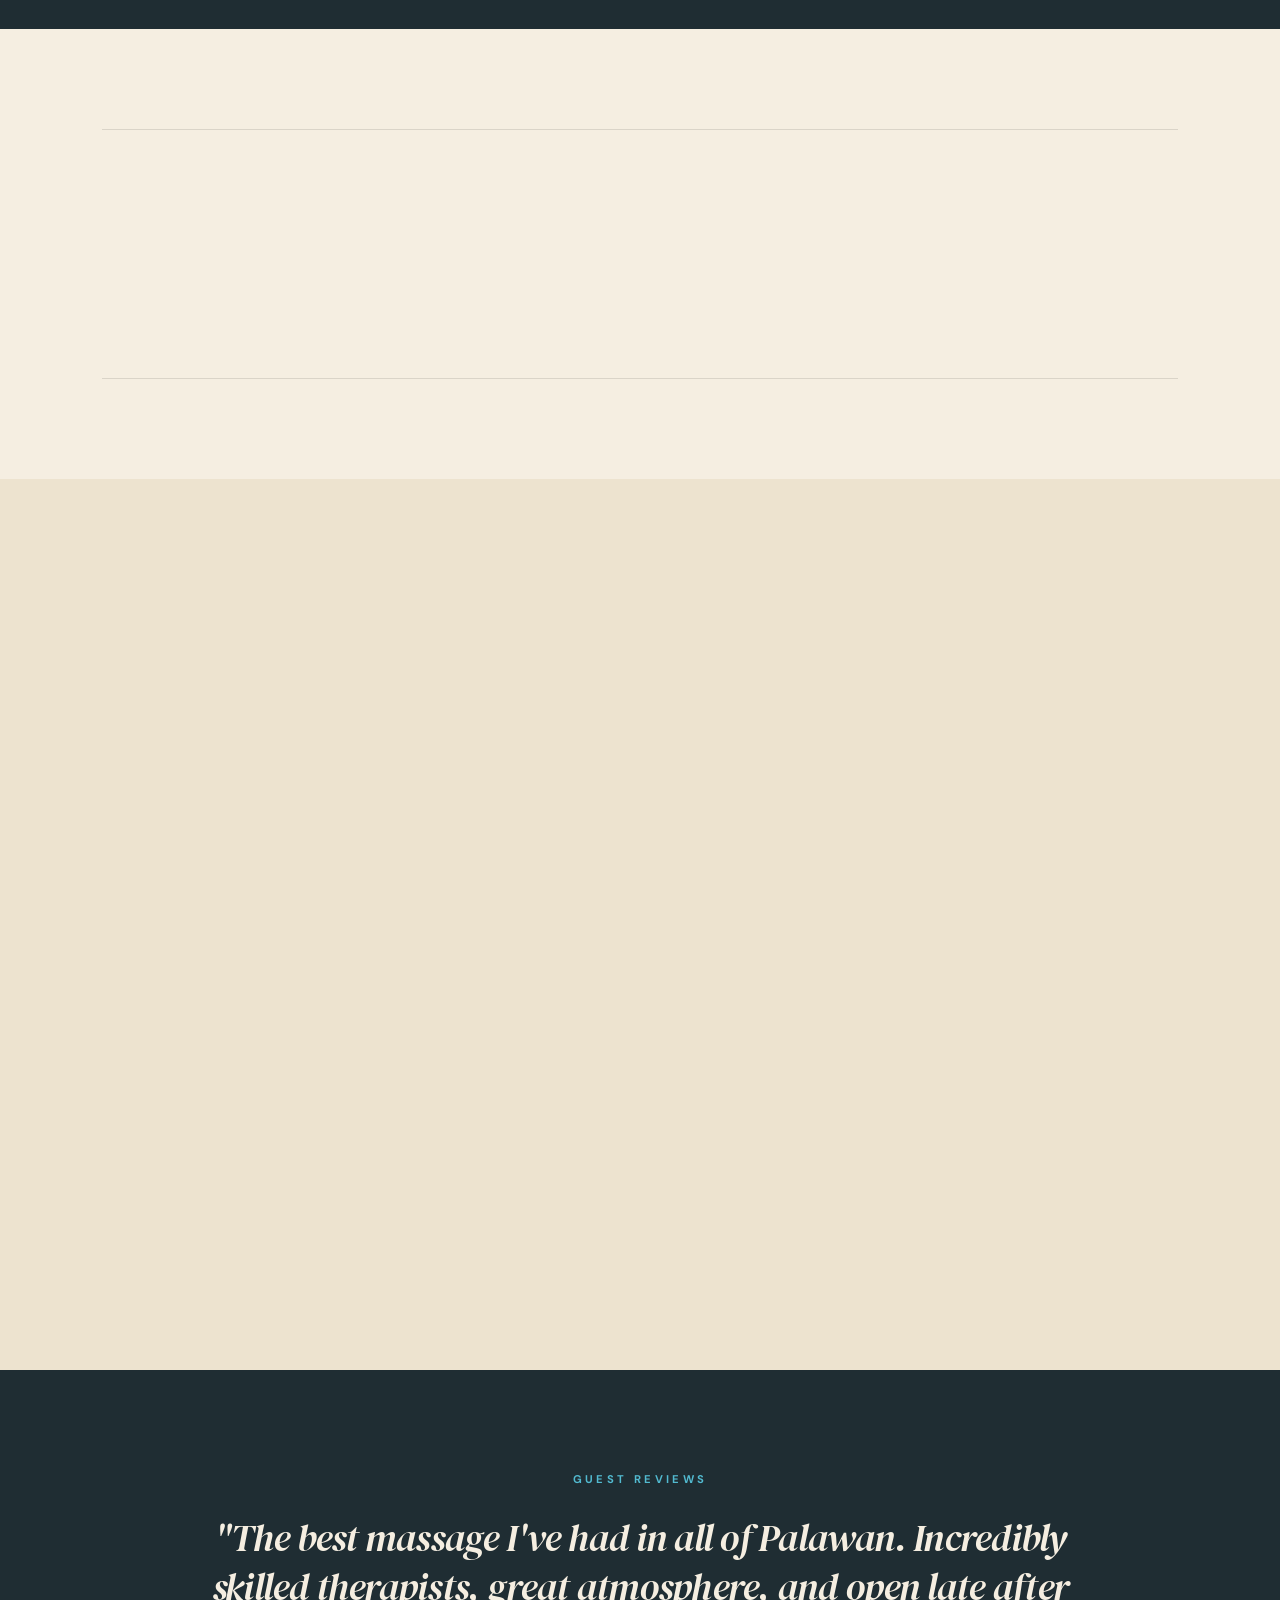
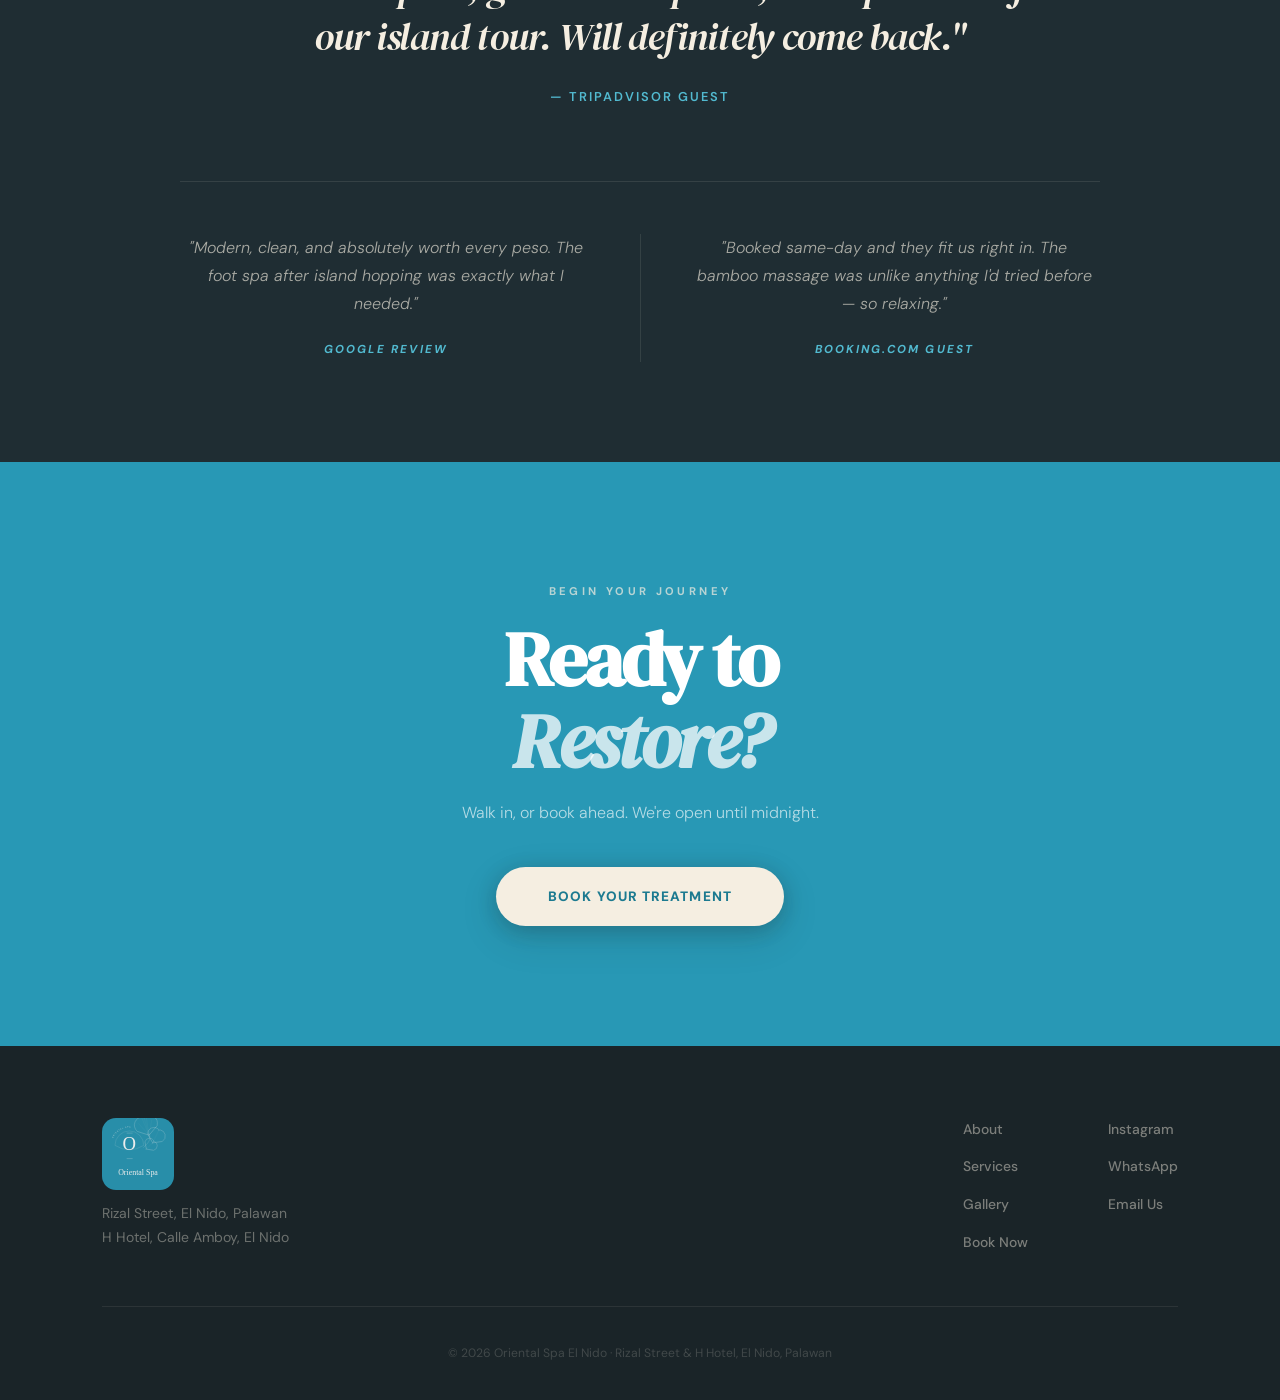
==== commit eab312a7: "Revised" ====
--- a/index.html
+++ b/index.html
@@ -92,12 +92,9 @@
   </div>
 
   <div class="hero-right">
-    <div class="hero-brand-panel">
-      <svg class="hero-brand-logo" viewBox="0 0 500 500" aria-label="Oriental Spa El Nido" style="width:100%;aspect-ratio:1;display:block;"><use href="#logo-oriental-spa"/></svg>
-      <div class="hero-brand-meta">
-        <span>El Nido's Most Popular</span>
-        <strong>Massage Spa</strong>
-      </div>
+    <div class="hero-image-wrap">
+      <img src="assets/SnapInsta.to_645631489_872527749121760_8029964792141180536_n.jpg" alt="Four Hand Massage at Oriental Spa El Nido" style="object-position:center 20%;">
+      <div class="hero-image-overlay"></div>
     </div>
     <div class="hero-badge">
       <span class="badge-num">4.6★</span>
@@ -143,7 +140,7 @@
   </div>
 
   <div class="about-image-strip animate animate-delay-3">
-    <img src="https://placehold.co/1400x420/1F2D33/52BAD0" alt="Oriental Spa El Nido">
+    <img src="assets/SnapInsta.to_627978168_878338488540686_4268187406172627987_n.jpg" alt="Oriental Spa El Nido" style="object-position:center 35%;">
     <div class="strip-overlay"></div>
   </div>
 
@@ -276,6 +273,7 @@
 
   <div class="showcase-grid">
     <div class="showcase-card showcase-tall animate">
+      <img src="assets/SnapInsta.to_653063728_882959604745241_603088372594473141_n.jpg" alt="Full Body Massage" class="showcase-bg-img" style="object-position:center 20%;">
       <div class="showcase-overlay"></div>
       <div class="showcase-content">
         <span class="showcase-num">01</span>
@@ -285,6 +283,7 @@
 
     <div class="showcase-stack">
       <div class="showcase-card showcase-half animate animate-delay-1">
+        <img src="assets/SnapInsta.to_652404029_882959621411906_1460432435883150538_n.jpg" alt="Bamboo Massage" class="showcase-bg-img" style="object-position:center 30%;">
         <div class="showcase-overlay"></div>
         <div class="showcase-content">
           <span class="showcase-num">02</span>
@@ -292,6 +291,7 @@
         </div>
       </div>
       <div class="showcase-card showcase-half animate animate-delay-2">
+        <img src="assets/SnapInsta.to_651723610_882959624745239_2095488004697478689_n.jpg" alt="Bamboo Tools" class="showcase-bg-img" style="object-position:center 60%;">
         <div class="showcase-overlay"></div>
         <div class="showcase-content">
           <span class="showcase-num">03</span>
@@ -302,11 +302,12 @@
   </div>
 
   <div class="showcase-wide animate animate-delay-3">
+    <img src="assets/SnapInsta.to_642861831_872527775788424_1753979691193599435_n.jpg" alt="Four Hand Massage" class="showcase-bg-img" style="object-position:center 45%;">
     <div class="showcase-overlay"></div>
     <div class="showcase-content">
       <span class="showcase-num">04</span>
-      <h3>Couples Ritual</h3>
-      <p>Your private sanctuary for two</p>
+      <h3>Four-Hand Ritual</h3>
+      <p>Two therapists, pure synchrony</p>
     </div>
   </div>
 </section>
@@ -330,18 +331,18 @@
 
   <div class="gallery-grid">
     <div class="gallery-feature animate">
-      <img src="https://placehold.co/680x540/1F2D33/52BAD0" alt="">
+      <img src="assets/SnapInsta.to_653707124_882959614745240_8310037871781752845_n.jpg" alt="Bamboo Massage at Oriental Spa" style="object-position:center 30%;">
     </div>
     <div class="gallery-side">
       <div class="gallery-item animate animate-delay-1">
-        <img src="https://placehold.co/400x262/283840/C4935C" alt="">
+        <img src="assets/SnapInsta.to_645631489_872527749121760_8029964792141180536_n.jpg" alt="Four Hand Massage" style="object-position:center 25%;">
       </div>
       <div class="gallery-row animate animate-delay-2">
         <div class="gallery-item-small">
-          <img src="https://placehold.co/300x262/1F2D33/52BAD0" alt="">
+          <img src="assets/SnapInsta.to_653063728_882959604745241_603088372594473141_n.jpg" alt="Bamboo Massage Overhead" style="object-position:center 20%;">
         </div>
         <div class="gallery-item-small">
-          <img src="https://placehold.co/300x262/283840/D4AA72" alt="">
+          <img src="assets/SnapInsta.to_627978168_878338488540686_4268187406172627987_n.jpg" alt="Hot Stone Head Massage" style="object-position:center 40%;">
         </div>
       </div>
     </div>
--- a/style.css
+++ b/style.css
@@ -468,41 +468,36 @@
 
 .showcase-tall {
   height: 520px;
-  background:
-    radial-gradient(ellipse 65% 55% at 38% 28%, rgba(40,152,181,0.28) 0%, transparent 68%),
-    linear-gradient(155deg, #1B1F18 0%, #262B22 100%);
+  background: var(--dark-3);
 }
 .showcase-half {
   height: 252px;
   flex: 1;
-}
-.showcase-half:first-child {
-  background:
-    radial-gradient(ellipse 55% 55% at 62% 38%, rgba(196,147,92,0.22) 0%, transparent 65%),
-    linear-gradient(145deg, #211D14 0%, #2C2519 100%);
-}
-.showcase-half:last-child {
-  background:
-    radial-gradient(ellipse 65% 55% at 35% 60%, rgba(40,152,181,0.20) 0%, transparent 62%),
-    linear-gradient(160deg, #1A1815 0%, #242019 100%);
+  background: var(--dark-3);
 }
 
 .showcase-wide {
   position: relative; border-radius: 20px; overflow: hidden;
   height: 200px; cursor: pointer;
-  background:
-    radial-gradient(ellipse 80% 80% at 60% 50%, rgba(196,147,92,0.18) 0%, transparent 60%),
-    radial-gradient(ellipse 40% 60% at 20% 40%, rgba(40,152,181,0.14) 0%, transparent 55%),
-    linear-gradient(135deg, #191D18 0%, #232C22 100%);
+  background: var(--dark-3);
   transition: transform 0.4s cubic-bezier(0.34, 1.56, 0.64, 1);
 }
 .showcase-wide:hover  { transform: translateY(-6px); }
 .showcase-wide:active { transform: scale(0.99); }
 .showcase-wide:focus-visible { outline: 2px solid var(--teal-light); outline-offset: 3px; }
 
+.showcase-bg-img {
+  position: absolute; inset: 0;
+  width: 100%; height: 100%; object-fit: cover;
+  transition: transform 0.65s cubic-bezier(0.16, 1, 0.3, 1);
+  mix-blend-mode: normal;
+}
+.showcase-card:hover .showcase-bg-img,
+.showcase-wide:hover .showcase-bg-img { transform: scale(1.06); }
+
 .showcase-overlay {
   position: absolute; inset: 0;
-  background: linear-gradient(to bottom, rgba(0,0,0,0.02) 0%, rgba(0,0,0,0.72) 100%);
+  background: linear-gradient(to bottom, rgba(0,0,0,0.08) 0%, rgba(0,0,0,0.72) 100%);
   transition: background 0.4s ease;
 }
 .showcase-card:hover .showcase-overlay,
